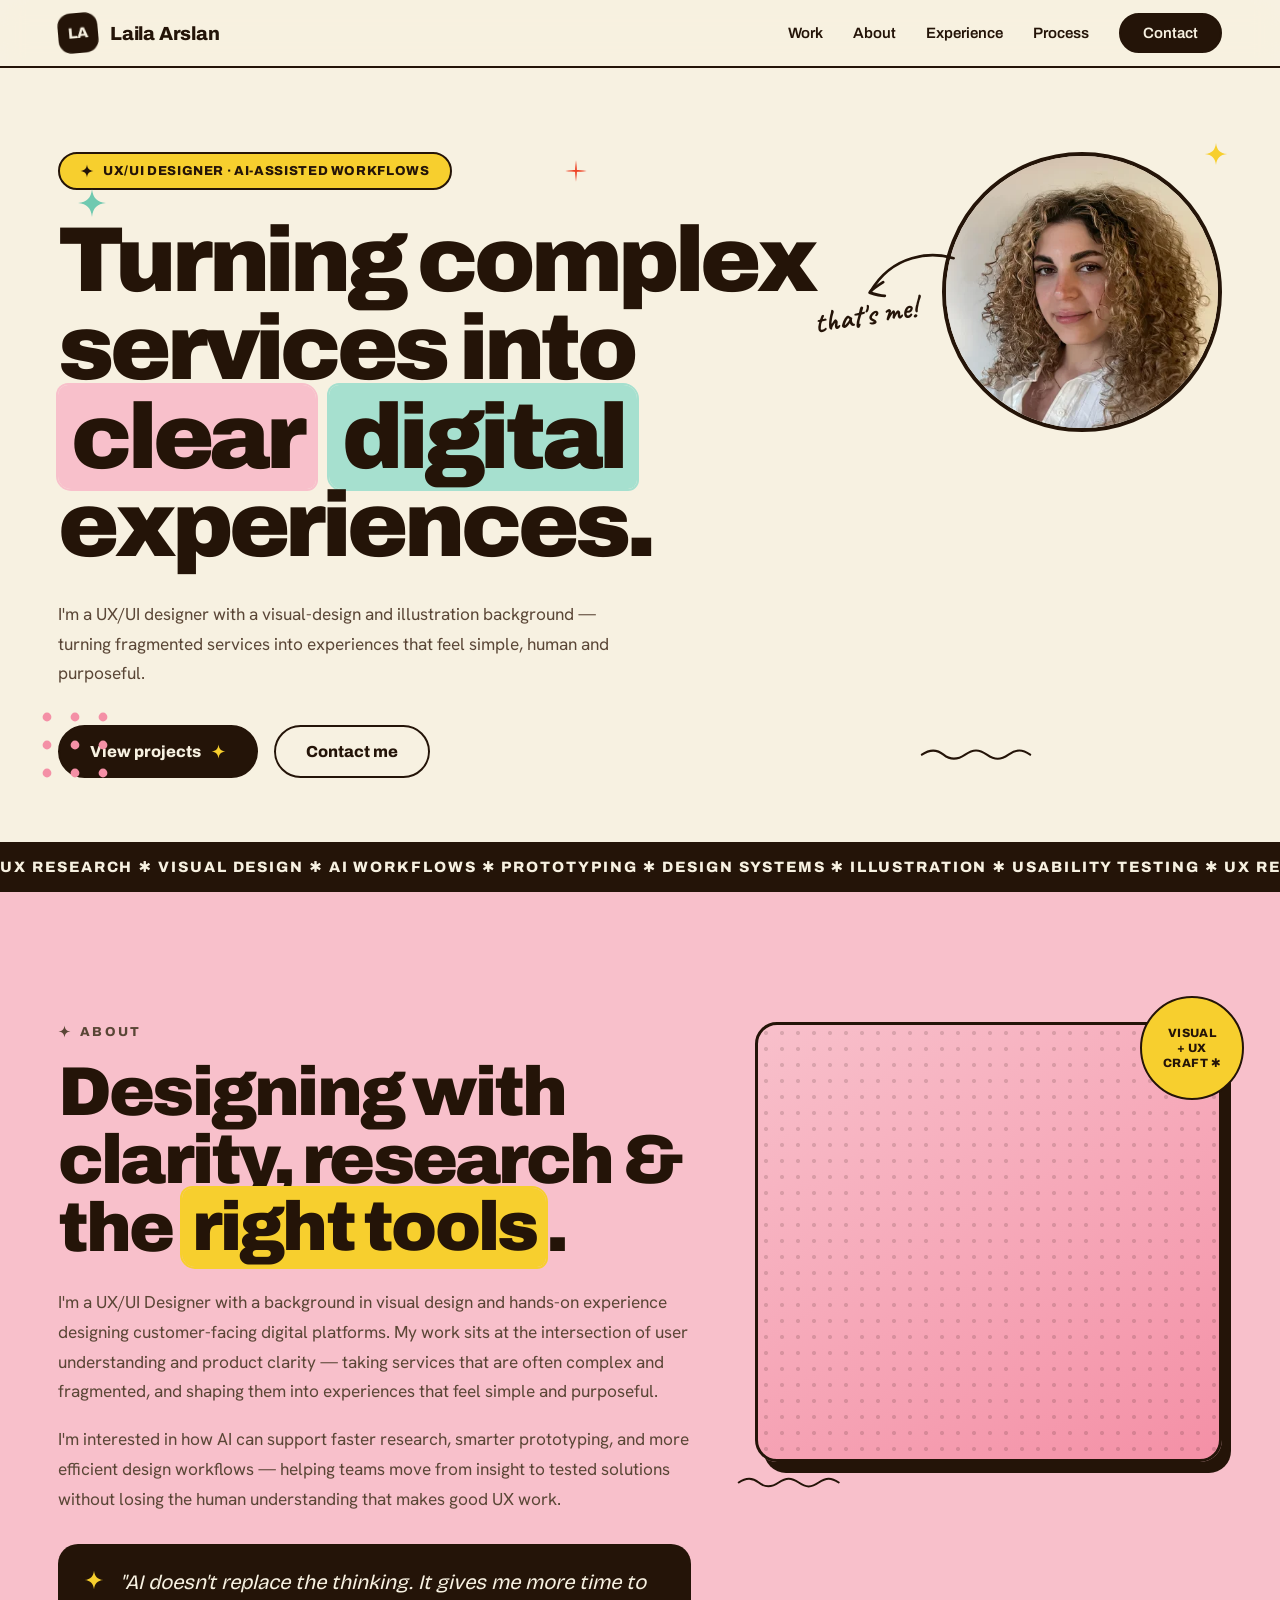
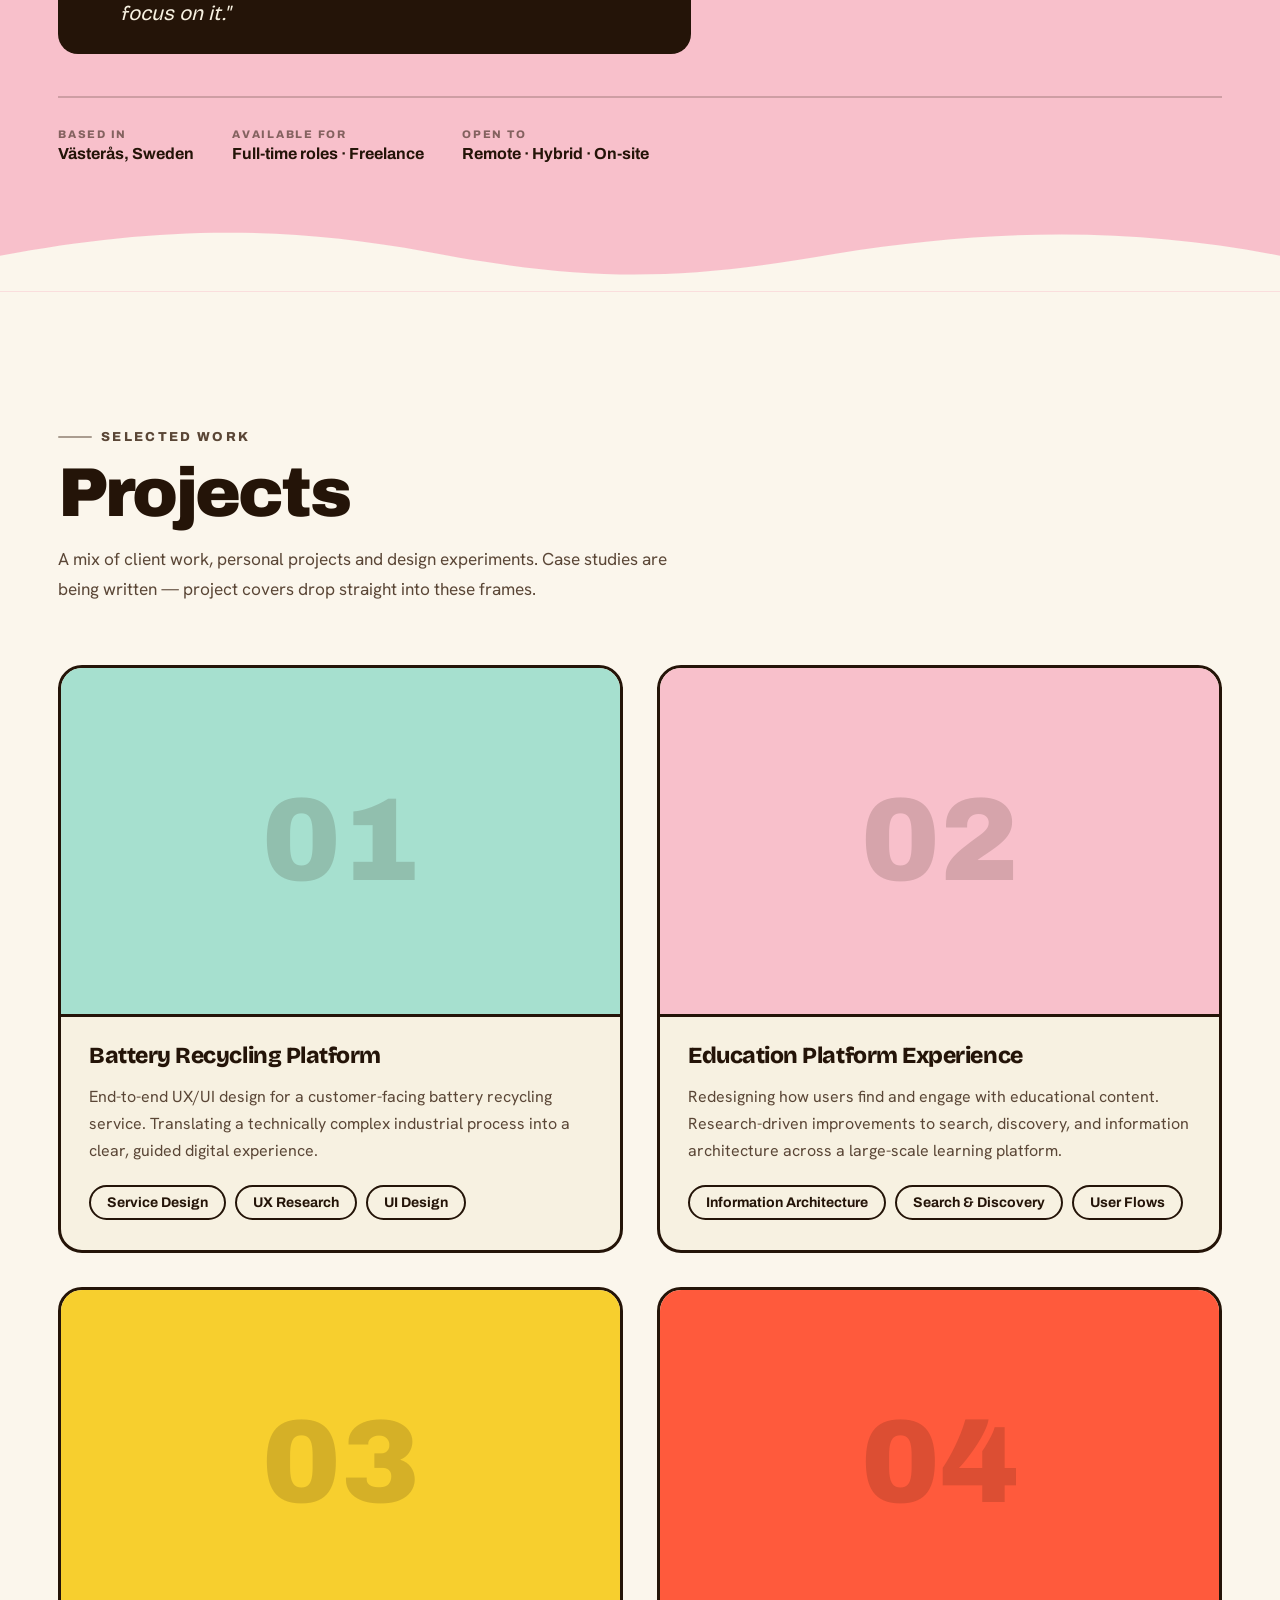
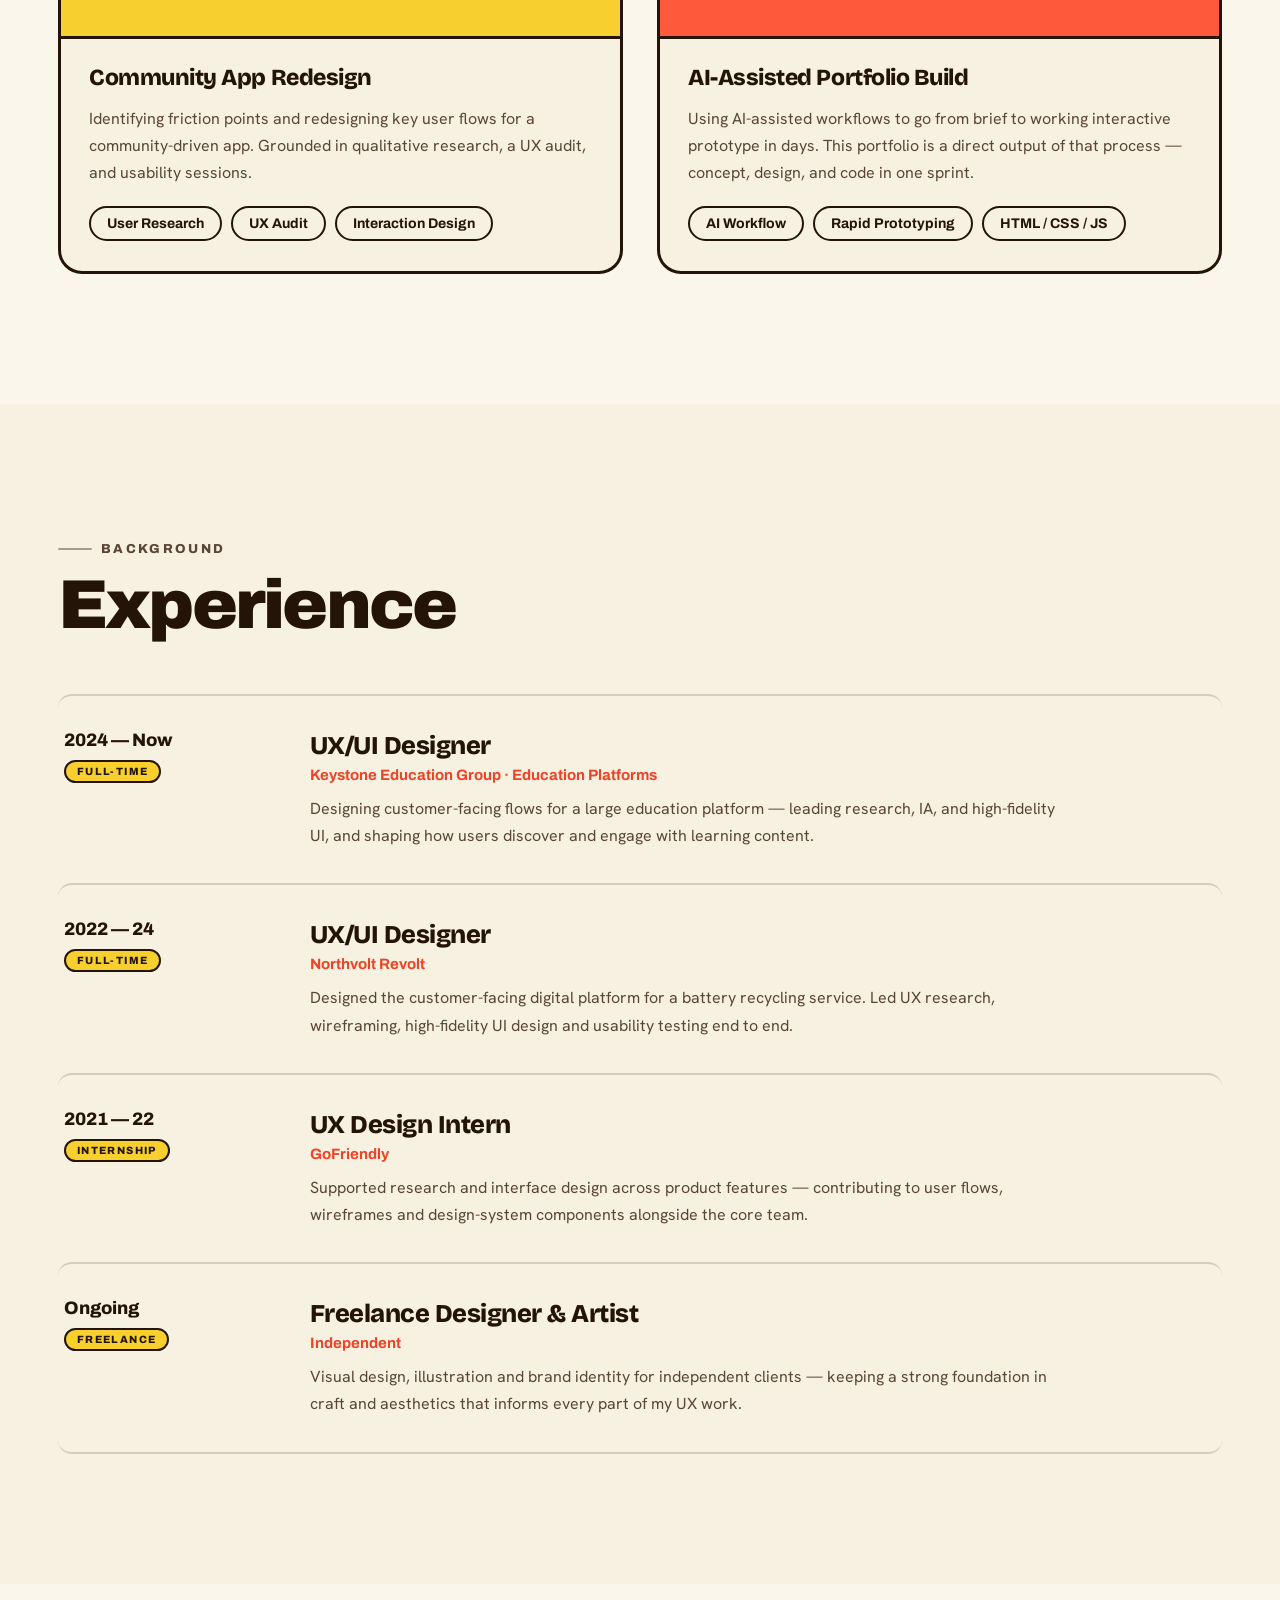
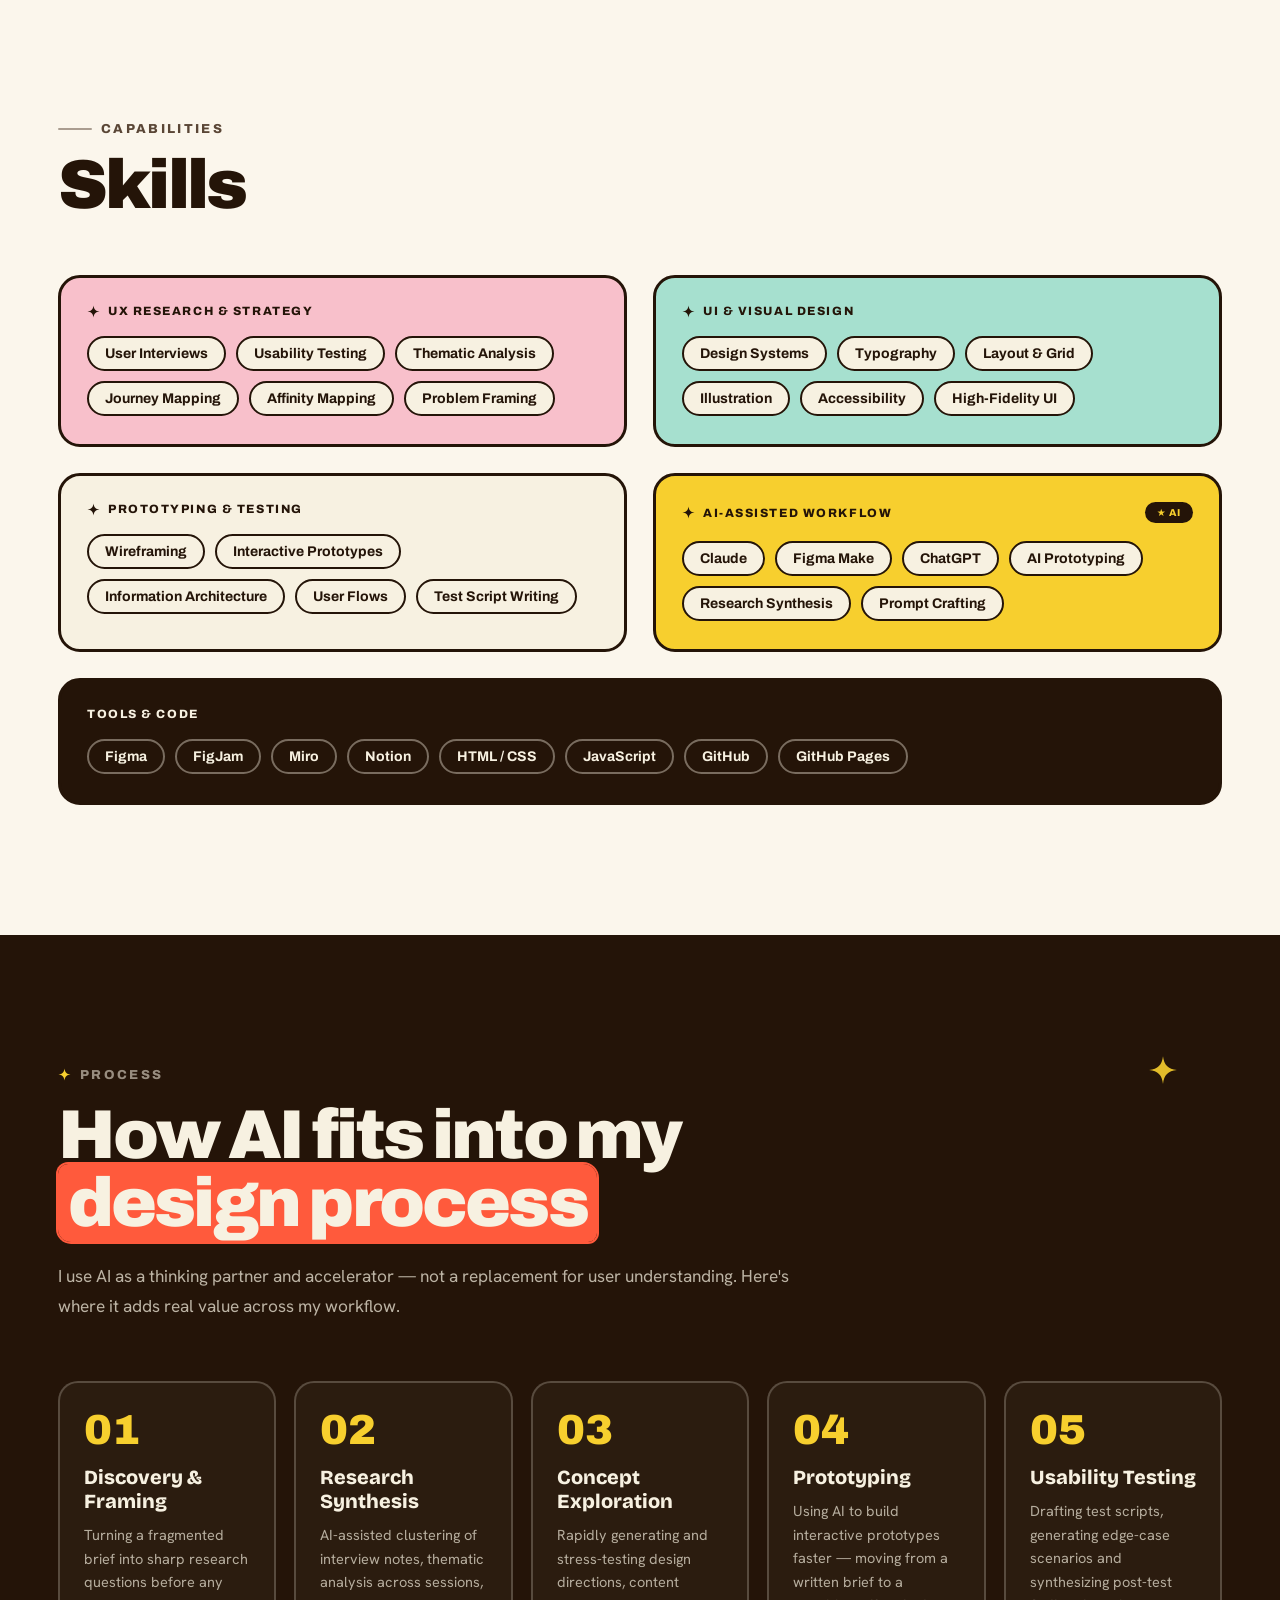
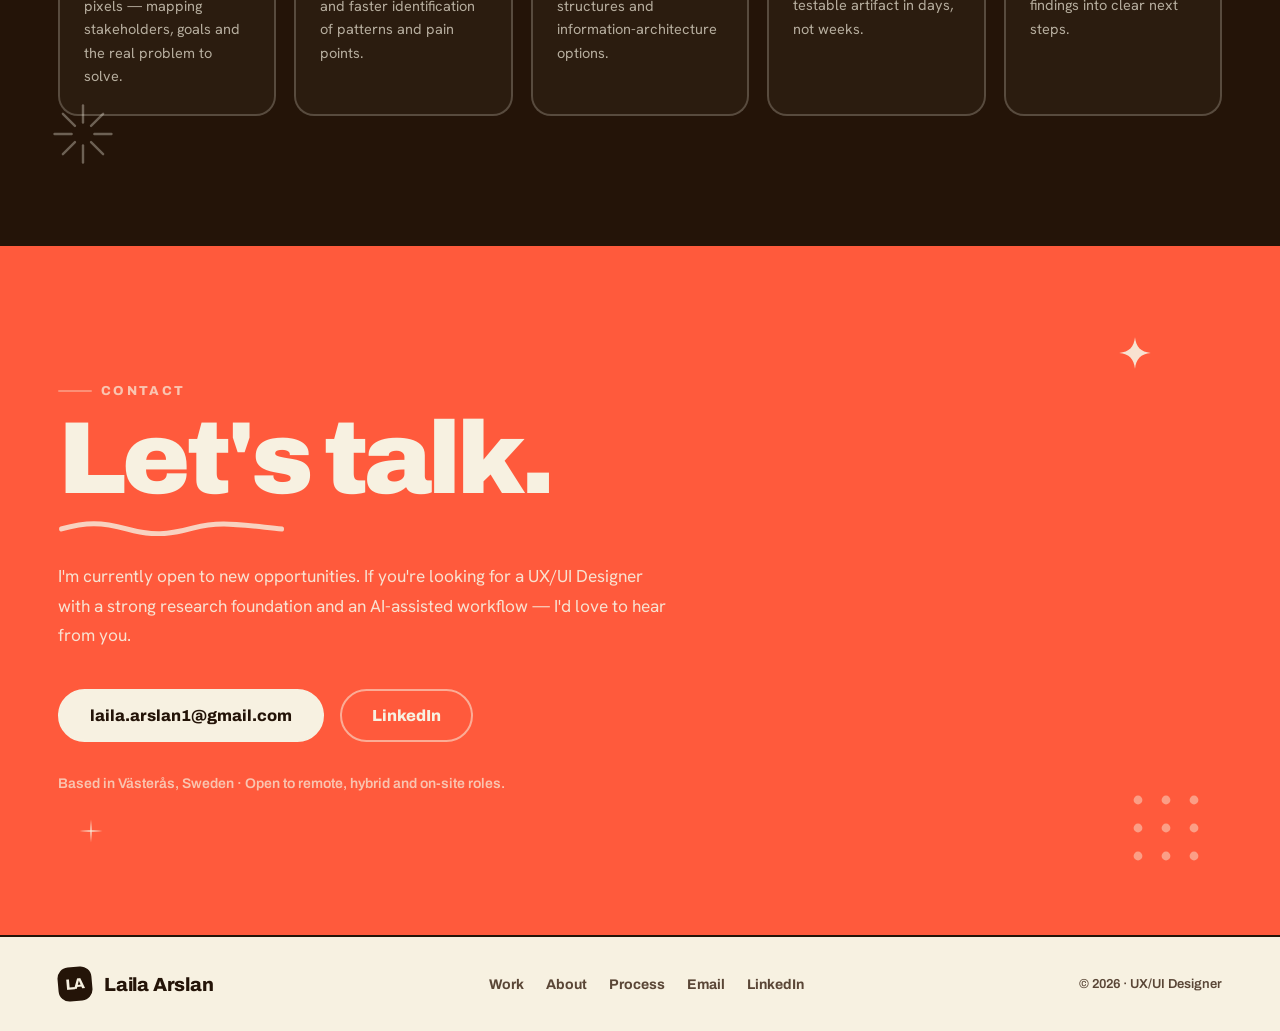
==== index.html @ feee4430 "Update portfolio with Claude Design version" ====
<!DOCTYPE html>
<html lang="en">
<head>
<meta charset="UTF-8"/>
<meta name="viewport" content="width=device-width, initial-scale=1.0"/>
<title>Laila Arslan — UX/UI Designer</title>
<meta name="description" content="Laila Arslan — UX/UI Designer with a visual-design and illustration background, turning complex services into clear digital experiences. AI-assisted workflows."/>

<!-- Favicon (inline SVG — the LA monogram) -->
<link rel="icon" href="data:image/svg+xml,%3Csvg xmlns='http://www.w3.org/2000/svg' viewBox='0 0 64 64'%3E%3Crect width='64' height='64' rx='16' fill='%23241408'/%3E%3Ctext x='32' y='43' font-family='Archivo,Arial,sans-serif' font-size='27' font-weight='800' fill='%23F7F1E1' text-anchor='middle'%3ELA%3C/text%3E%3C/svg%3E"/>

<!-- Open Graph / social share -->
<!-- NOTE: og:image should be an ABSOLUTE url for LinkedIn/Twitter to show the preview.
     After deploying, change the two image lines below to e.g.
     https://YOURUSERNAME.github.io/REPO/images/og-image.png -->
<meta property="og:type" content="website"/>
<meta property="og:title" content="Laila Arslan — UX/UI Designer"/>
<meta property="og:description" content="UX/UI Designer turning complex services into clear digital experiences, with an AI-assisted workflow."/>
<meta property="og:image" content="images/og-image.png"/>
<meta property="og:image:width" content="1200"/>
<meta property="og:image:height" content="630"/>
<meta name="twitter:card" content="summary_large_image"/>
<meta name="twitter:title" content="Laila Arslan — UX/UI Designer"/>
<meta name="twitter:description" content="UX/UI Designer turning complex services into clear digital experiences, with an AI-assisted workflow."/>
<meta name="twitter:image" content="images/og-image.png"/>

<link rel="preconnect" href="https://fonts.googleapis.com"/>
<link rel="preconnect" href="https://fonts.gstatic.com" crossorigin/>
<link href="https://fonts.googleapis.com/css2?family=Bricolage+Grotesque:opsz,wght@12..96,400..800&family=Archivo:wght@400;600;700;800;900&family=Hanken+Grotesk:wght@400;500;600;700&family=Caveat:wght@600;700&display=swap" rel="stylesheet"/>
<link rel="stylesheet" href="styles.css"/>
</head>
<body>

<!-- ============================ NAV ============================ -->
<nav class="site-nav">
  <div class="nav-inner">
    <a class="logo" href="#top">
      <span class="logo-mark">LA</span>
      <span>Laila Arslan</span>
    </a>
    <button class="nav-toggle" type="button" aria-label="Toggle menu" aria-expanded="false" aria-controls="nav-links">
      <span></span><span></span><span></span>
    </button>
    <div class="nav-links" id="nav-links">
      <a href="#work">Work</a>
      <a href="#about">About</a>
      <a href="#experience">Experience</a>
      <a href="#process">Process</a>
      <a href="#contact" class="nav-cta">Contact</a>
    </div>
  </div>
</nav>

<main>

<!-- ============================ HERO ============================ -->
<header class="hero" id="top">
  <svg class="doodle float-a" style="left:6%;top:120px" width="30" height="30" viewBox="0 0 40 40" fill="none" aria-hidden="true"><path d="M20 1.5c1.4 11.8 6.7 17.1 18.5 18.5C26.7 21.4 21.4 26.7 20 38.5 18.6 26.7 13.3 21.4 1.5 20 13.3 18.6 18.6 13.3 20 1.5Z" fill="var(--mint-deep)"/></svg>
  <svg class="doodle float-b" style="left:44%;top:90px" width="26" height="26" viewBox="0 0 28 28" fill="none" aria-hidden="true"><path d="M14 2.5C13.4 8 13 11 13 14s.4 6 1 11.5c.6-5.5 1-8.5 1-11.5s-.4-6-1-11.5Z" fill="var(--orange-deep)"/><path d="M2.5 14C8 13.4 11 13 14 13s6 .4 11.5 1C20 14.6 17 15 14 15s-6-.4-11.5-1Z" fill="var(--orange-deep)"/></svg>
  <svg class="doodle" style="left:3%;bottom:60px" width="74" height="74" viewBox="0 0 74 74" fill="var(--pink-deep)" aria-hidden="true"><circle cx="9" cy="9" r="4.4"/><circle cx="37" cy="9" r="4.4"/><circle cx="65" cy="9" r="4.4"/><circle cx="9" cy="37" r="4.4"/><circle cx="37" cy="37" r="4.4"/><circle cx="65" cy="37" r="4.4"/><circle cx="9" cy="65" r="4.4"/><circle cx="37" cy="65" r="4.4"/><circle cx="65" cy="65" r="4.4"/></svg>
  <svg class="doodle float-c" style="right:18%;bottom:80px" width="130" height="16" viewBox="0 0 210 22" fill="none" stroke="var(--ink)" stroke-width="3.4" stroke-linecap="round" aria-hidden="true"><path d="M3 12C16 3 27 3 38 12s22 9 35 0 22-9 35 0 22 9 35 0 22-9 35 0"/></svg>
  <div class="wrap">
    <div class="hero-grid">
      <div class="hero-main">
        <span class="badge"><svg width="14" height="14" viewBox="0 0 40 40" fill="none" aria-hidden="true"><path d="M20 1.5c1.4 11.8 6.7 17.1 18.5 18.5C26.7 21.4 21.4 26.7 20 38.5 18.6 26.7 13.3 21.4 1.5 20 13.3 18.6 18.6 13.3 20 1.5Z" fill="var(--ink)"/></svg> UX/UI Designer · AI-assisted workflows</span>
        <h1 class="h-hero">
          Turning complex services into
          <span class="mark mark-pink"><span>clear</span></span>
          <span class="mark mark-mint"><span>digital</span></span> experiences.
        </h1>
        <p class="lead" style="max-width:560px;margin-top:30px">
          I'm a UX/UI designer with a visual-design and illustration background — turning
          fragmented services into experiences that feel simple, human and purposeful.
        </p>
        <div class="hero-actions">
          <a class="btn btn-dark" href="#work">View projects <svg width="15" height="15" viewBox="0 0 40 40" fill="none" aria-hidden="true"><path d="M20 1.5c1.4 11.8 6.7 17.1 18.5 18.5C26.7 21.4 21.4 26.7 20 38.5 18.6 26.7 13.3 21.4 1.5 20 13.3 18.6 18.6 13.3 20 1.5Z" fill="var(--yellow)"/></svg></a>
          <a class="btn btn-outline" href="#contact">Contact me</a>
        </div>
      </div>
      <div class="hero-photo">
        <img class="photo-img" src="images/hero-portrait.webp" alt="Portrait of Laila Arslan"/>
        <svg class="doodle" style="left:-86px;top:92px;transform:scaleX(-1)" width="104" height="78" viewBox="0 0 130 90" fill="none" stroke="var(--ink)" stroke-width="3.4" stroke-linecap="round" stroke-linejoin="round" aria-hidden="true"><path d="M8 14C36 6 84 8 112 56"/><path d="M96 44c8 5 14 9 17 13M113 57c-6 2-12 4-19 4"/></svg>
        <span class="hand-note" style="position:absolute;left:-128px;top:148px;transform:rotate(-9deg)">that's me!</span>
        <svg class="doodle float-b" style="right:-6px;top:-10px" width="24" height="24" viewBox="0 0 40 40" fill="none" aria-hidden="true"><path d="M20 1.5c1.4 11.8 6.7 17.1 18.5 18.5C26.7 21.4 21.4 26.7 20 38.5 18.6 26.7 13.3 21.4 1.5 20 13.3 18.6 18.6 13.3 20 1.5Z" fill="var(--yellow)"/></svg>
      </div>
    </div>
  </div>
</header>

<!-- ========================= MARQUEE ========================= -->
<div class="marquee" aria-hidden="true">
  <div class="marquee-track">
    <span class="marquee-item">UX Research ✱ Visual Design ✱ AI Workflows ✱ Prototyping ✱ Design Systems ✱ Illustration ✱ Usability Testing ✱ UX Research ✱ Visual Design ✱ AI Workflows ✱ Prototyping ✱ Design Systems ✱ Illustration ✱ Usability Testing ✱ </span>
    <span class="marquee-item">UX Research ✱ Visual Design ✱ AI Workflows ✱ Prototyping ✱ Design Systems ✱ Illustration ✱ Usability Testing ✱ UX Research ✱ Visual Design ✱ AI Workflows ✱ Prototyping ✱ Design Systems ✱ Illustration ✱ Usability Testing ✱ </span>
  </div>
</div>

<!-- ========================== ABOUT ========================== -->
<section class="section about" id="about">
  <svg class="doodle float-a" style="right:8%;top:120px" width="26" height="26" viewBox="0 0 40 40" fill="none" aria-hidden="true"><path d="M20 1.5c1.4 11.8 6.7 17.1 18.5 18.5C26.7 21.4 21.4 26.7 20 38.5 18.6 26.7 13.3 21.4 1.5 20 13.3 18.6 18.6 13.3 20 1.5Z" fill="var(--ink)"/></svg>
  <div class="wrap">
    <div class="about-grid">
      <div class="reveal">
        <span class="kicker"><svg width="13" height="13" viewBox="0 0 40 40" fill="none" aria-hidden="true"><path d="M20 1.5c1.4 11.8 6.7 17.1 18.5 18.5C26.7 21.4 21.4 26.7 20 38.5 18.6 26.7 13.3 21.4 1.5 20 13.3 18.6 18.6 13.3 20 1.5Z" fill="var(--ink-soft)"/></svg> About</span>
        <h2 class="h-sec" style="margin-top:16px;max-width:16ch">
          Designing with clarity, research &amp; the
          <span class="mark"><span>right tools</span></span>.
        </h2>
        <p class="lead" style="margin-top:26px">
          I'm a UX/UI Designer with a background in visual design and hands-on experience
          designing customer-facing digital platforms. My work sits at the intersection of
          user understanding and product clarity — taking services that are often complex and
          fragmented, and shaping them into experiences that feel simple and purposeful.
        </p>
        <p class="lead" style="margin-top:18px">
          I'm interested in how AI can support faster research, smarter prototyping, and more
          efficient design workflows — helping teams move from insight to tested solutions
          without losing the human understanding that makes good UX work.
        </p>
        <div class="callout">
          <svg style="flex-shrink:0;margin-top:2px" width="20" height="20" viewBox="0 0 40 40" fill="none" aria-hidden="true"><path d="M20 1.5c1.4 11.8 6.7 17.1 18.5 18.5C26.7 21.4 21.4 26.7 20 38.5 18.6 26.7 13.3 21.4 1.5 20 13.3 18.6 18.6 13.3 20 1.5Z" fill="var(--yellow)"/></svg>
          <p>"AI doesn't replace the thinking. It gives me more time to focus on it."</p>
        </div>
      </div>
      <div class="about-portrait reveal reveal-d2">
        <!-- To use a real photo, replace this <div class="photo-ph"> with:
             <img class="photo-img" src="images/about.jpg" alt="Laila Arslan"/> -->
        <div class="photo-ph"></div>
        <div class="spin-badge spin-slow" style="position:absolute;width:104px;height:104px;right:-22px;top:-26px;z-index:4">
          <span class="sb-in">Visual<br/>+ UX<br/>craft ✱</span>
        </div>
        <svg class="doodle float-c" style="left:-18px;bottom:-28px" width="120" height="16" viewBox="0 0 210 22" fill="none" stroke="var(--ink)" stroke-width="3.4" stroke-linecap="round" aria-hidden="true"><path d="M3 12C16 3 27 3 38 12s22 9 35 0 22-9 35 0 22 9 35 0 22-9 35 0"/></svg>
      </div>
    </div>
    <div class="about-meta reveal">
      <div class="meta-item"><div class="meta-k">Based in</div><div class="meta-v">Västerås, Sweden</div></div>
      <div class="meta-item"><div class="meta-k">Available for</div><div class="meta-v">Full-time roles · Freelance</div></div>
      <div class="meta-item"><div class="meta-k">Open to</div><div class="meta-v">Remote · Hybrid · On-site</div></div>
    </div>
  </div>
</section>

<!-- ========================= PROJECTS ========================= -->
<section class="section projects" id="work">
  <svg class="wave-top" viewBox="0 0 1440 70" preserveAspectRatio="none" aria-hidden="true">
    <path d="M0 70 L0 34 C 180 4 320 4 480 30 C 660 60 760 60 940 32 C 1120 6 1280 6 1440 34 L1440 70 Z" fill="var(--cream-2)"/>
  </svg>
  <div class="wrap">
    <div class="reveal">
      <span class="kicker"><span class="eyebrow-line"></span> Selected work</span>
      <h2 class="h-sec" style="margin-top:16px">Projects</h2>
      <p class="lead" style="margin-top:18px;max-width:620px">
        A mix of client work, personal projects and design experiments. Case studies are being
        written — project covers drop straight into these frames.
      </p>
    </div>
    <div class="proj-grid">

      <!-- To add a cover image, place inside .proj-cover:
           <img class="photo-img" src="images/project-1.jpg" alt="..."/> -->
      <article class="proj reveal reveal-d1">
        <div class="proj-cover cover-mint">
          <span class="proj-num">01</span>
        </div>
        <div class="proj-body">
          <h3 class="h-card">Battery Recycling Platform</h3>
          <p class="body">End-to-end UX/UI design for a customer-facing battery recycling service. Translating a technically complex industrial process into a clear, guided digital experience.</p>
          <div class="proj-tags">
            <span class="chip">Service Design</span>
            <span class="chip">UX Research</span>
            <span class="chip">UI Design</span>
          </div>
        </div>
      </article>

      <article class="proj reveal reveal-d2">
        <div class="proj-cover cover-pink">
          <span class="proj-num">02</span>
        </div>
        <div class="proj-body">
          <h3 class="h-card">Education Platform Experience</h3>
          <p class="body">Redesigning how users find and engage with educational content. Research-driven improvements to search, discovery, and information architecture across a large-scale learning platform.</p>
          <div class="proj-tags">
            <span class="chip">Information Architecture</span>
            <span class="chip">Search &amp; Discovery</span>
            <span class="chip">User Flows</span>
          </div>
        </div>
      </article>

      <article class="proj reveal reveal-d1">
        <div class="proj-cover cover-yellow">
          <span class="proj-num">03</span>
        </div>
        <div class="proj-body">
          <h3 class="h-card">Community App Redesign</h3>
          <p class="body">Identifying friction points and redesigning key user flows for a community-driven app. Grounded in qualitative research, a UX audit, and usability sessions.</p>
          <div class="proj-tags">
            <span class="chip">User Research</span>
            <span class="chip">UX Audit</span>
            <span class="chip">Interaction Design</span>
          </div>
        </div>
      </article>

      <article class="proj reveal reveal-d2">
        <div class="proj-cover cover-orange">
          <span class="proj-num">04</span>
        </div>
        <div class="proj-body">
          <h3 class="h-card">AI-Assisted Portfolio Build</h3>
          <p class="body">Using AI-assisted workflows to go from brief to working interactive prototype in days. This portfolio is a direct output of that process — concept, design, and code in one sprint.</p>
          <div class="proj-tags">
            <span class="chip">AI Workflow</span>
            <span class="chip">Rapid Prototyping</span>
            <span class="chip">HTML / CSS / JS</span>
          </div>
        </div>
      </article>

    </div>
  </div>
</section>

<!-- ======================== EXPERIENCE ======================== -->
<section class="section experience" id="experience">
  <div class="wrap">
    <div class="reveal">
      <span class="kicker"><span class="eyebrow-line"></span> Background</span>
      <h2 class="h-sec" style="margin-top:16px">Experience</h2>
    </div>
    <div class="xp-list">

      <div class="xp reveal reveal-d1">
        <div>
          <div class="xp-period">2024 — Now</div>
          <span class="xp-type">Full-time</span>
        </div>
        <div>
          <h3 class="xp-role">UX/UI Designer</h3>
          <div class="xp-co">Keystone Education Group · Education Platforms</div>
          <p class="body" style="max-width:760px">Designing customer-facing flows for a large education platform — leading research, IA, and high-fidelity UI, and shaping how users discover and engage with learning content.</p>
        </div>
      </div>

      <div class="xp reveal reveal-d2">
        <div>
          <div class="xp-period">2022 — 24</div>
          <span class="xp-type">Full-time</span>
        </div>
        <div>
          <h3 class="xp-role">UX/UI Designer</h3>
          <div class="xp-co">Northvolt Revolt</div>
          <p class="body" style="max-width:760px">Designed the customer-facing digital platform for a battery recycling service. Led UX research, wireframing, high-fidelity UI design and usability testing end to end.</p>
        </div>
      </div>

      <div class="xp reveal reveal-d1">
        <div>
          <div class="xp-period">2021 — 22</div>
          <span class="xp-type">Internship</span>
        </div>
        <div>
          <h3 class="xp-role">UX Design Intern</h3>
          <div class="xp-co">GoFriendly</div>
          <p class="body" style="max-width:760px">Supported research and interface design across product features — contributing to user flows, wireframes and design-system components alongside the core team.</p>
        </div>
      </div>

      <div class="xp reveal reveal-d2">
        <div>
          <div class="xp-period">Ongoing</div>
          <span class="xp-type">Freelance</span>
        </div>
        <div>
          <h3 class="xp-role">Freelance Designer &amp; Artist</h3>
          <div class="xp-co">Independent</div>
          <p class="body" style="max-width:760px">Visual design, illustration and brand identity for independent clients — keeping a strong foundation in craft and aesthetics that informs every part of my UX work.</p>
        </div>
      </div>

    </div>
  </div>
</section>

<!-- ========================== SKILLS ========================== -->
<section class="section skills">
  <div class="wrap">
    <div class="reveal">
      <span class="kicker"><span class="eyebrow-line"></span> Capabilities</span>
      <h2 class="h-sec" style="margin-top:16px">Skills</h2>
    </div>
    <div class="skill-grid">

      <div class="skill pink reveal reveal-d1">
        <div class="skill-title" style="color:var(--ink)"><svg width="13" height="13" viewBox="0 0 40 40" fill="none" aria-hidden="true"><path d="M20 1.5c1.4 11.8 6.7 17.1 18.5 18.5C26.7 21.4 21.4 26.7 20 38.5 18.6 26.7 13.3 21.4 1.5 20 13.3 18.6 18.6 13.3 20 1.5Z" fill="var(--ink)"/></svg> UX Research &amp; Strategy</div>
        <div class="skill-chips">
          <span class="chip">User Interviews</span><span class="chip">Usability Testing</span><span class="chip">Thematic Analysis</span><span class="chip">Journey Mapping</span><span class="chip">Affinity Mapping</span><span class="chip">Problem Framing</span>
        </div>
      </div>

      <div class="skill mint reveal reveal-d2">
        <div class="skill-title" style="color:var(--ink)"><svg width="13" height="13" viewBox="0 0 40 40" fill="none" aria-hidden="true"><path d="M20 1.5c1.4 11.8 6.7 17.1 18.5 18.5C26.7 21.4 21.4 26.7 20 38.5 18.6 26.7 13.3 21.4 1.5 20 13.3 18.6 18.6 13.3 20 1.5Z" fill="var(--ink)"/></svg> UI &amp; Visual Design</div>
        <div class="skill-chips">
          <span class="chip">Design Systems</span><span class="chip">Typography</span><span class="chip">Layout &amp; Grid</span><span class="chip">Illustration</span><span class="chip">Accessibility</span><span class="chip">High-Fidelity UI</span>
        </div>
      </div>

      <div class="skill plain reveal reveal-d1">
        <div class="skill-title" style="color:var(--ink)"><svg width="13" height="13" viewBox="0 0 40 40" fill="none" aria-hidden="true"><path d="M20 1.5c1.4 11.8 6.7 17.1 18.5 18.5C26.7 21.4 21.4 26.7 20 38.5 18.6 26.7 13.3 21.4 1.5 20 13.3 18.6 18.6 13.3 20 1.5Z" fill="var(--ink)"/></svg> Prototyping &amp; Testing</div>
        <div class="skill-chips">
          <span class="chip">Wireframing</span><span class="chip">Interactive Prototypes</span><span class="chip">Information Architecture</span><span class="chip">User Flows</span><span class="chip">Test Script Writing</span>
        </div>
      </div>

      <div class="skill yellow reveal reveal-d2">
        <div class="skill-title" style="color:var(--ink)"><svg width="13" height="13" viewBox="0 0 40 40" fill="none" aria-hidden="true"><path d="M20 1.5c1.4 11.8 6.7 17.1 18.5 18.5C26.7 21.4 21.4 26.7 20 38.5 18.6 26.7 13.3 21.4 1.5 20 13.3 18.6 18.6 13.3 20 1.5Z" fill="var(--ink)"/></svg> AI-Assisted Workflow <span class="badge-new">★ AI</span></div>
        <div class="skill-chips">
          <span class="chip">Claude</span><span class="chip">Figma Make</span><span class="chip">ChatGPT</span><span class="chip">AI Prototyping</span><span class="chip">Research Synthesis</span><span class="chip">Prompt Crafting</span>
        </div>
      </div>

      <div class="skill dark wide reveal">
        <div class="skill-title">Tools &amp; Code</div>
        <div class="skill-chips">
          <span class="chip">Figma</span><span class="chip">FigJam</span><span class="chip">Miro</span><span class="chip">Notion</span><span class="chip">HTML / CSS</span><span class="chip">JavaScript</span><span class="chip">GitHub</span><span class="chip">GitHub Pages</span>
        </div>
      </div>

    </div>
  </div>
</section>

<!-- ========================= PROCESS ========================= -->
<section class="section process" id="process">
  <svg class="wave-top" viewBox="0 0 1440 70" preserveAspectRatio="none" aria-hidden="true">
    <path d="M0 70 L0 36 C 200 6 340 6 520 32 C 690 56 800 56 980 30 C 1150 6 1290 6 1440 36 L1440 70 Z" fill="var(--ink)"/>
  </svg>
  <svg class="doodle float-a" style="right:8%;top:120px;opacity:.9" width="30" height="30" viewBox="0 0 40 40" fill="none" aria-hidden="true"><path d="M20 1.5c1.4 11.8 6.7 17.1 18.5 18.5C26.7 21.4 21.4 26.7 20 38.5 18.6 26.7 13.3 21.4 1.5 20 13.3 18.6 18.6 13.3 20 1.5Z" fill="var(--yellow)"/></svg>
  <svg class="doodle float-c" style="left:4%;bottom:80px" width="64" height="64" viewBox="0 0 90 90" fill="none" stroke="rgba(247,241,225,.35)" stroke-width="3.4" stroke-linecap="round" aria-hidden="true"><line x1="61" y1="45" x2="85" y2="45"/><line x1="56.31" y1="56.31" x2="73.28" y2="73.28"/><line x1="45" y1="61" x2="45" y2="85"/><line x1="33.69" y1="56.31" x2="16.72" y2="73.28"/><line x1="29" y1="45" x2="5" y2="45"/><line x1="33.69" y1="33.69" x2="16.72" y2="16.72"/><line x1="45" y1="29" x2="45" y2="5"/><line x1="56.31" y1="33.69" x2="73.28" y2="16.72"/></svg>
  <div class="wrap">
    <div class="reveal" style="max-width:760px">
      <span class="kicker"><svg width="13" height="13" viewBox="0 0 40 40" fill="none" aria-hidden="true"><path d="M20 1.5c1.4 11.8 6.7 17.1 18.5 18.5C26.7 21.4 21.4 26.7 20 38.5 18.6 26.7 13.3 21.4 1.5 20 13.3 18.6 18.6 13.3 20 1.5Z" fill="var(--yellow)"/></svg> Process</span>
      <h2 class="h-sec" style="margin-top:16px">
        How AI fits into my
        <span class="mark mark-orange"><span>design process</span></span>
      </h2>
      <p class="lead" style="margin-top:24px">
        I use AI as a thinking partner and accelerator — not a replacement for user
        understanding. Here's where it adds real value across my workflow.
      </p>
    </div>
    <div class="step-grid">
      <div class="step reveal reveal-d1">
        <div class="step-num">01</div>
        <h3>Discovery &amp; Framing</h3>
        <p>Turning a fragmented brief into sharp research questions before any pixels — mapping stakeholders, goals and the real problem to solve.</p>
      </div>
      <div class="step reveal reveal-d2">
        <div class="step-num">02</div>
        <h3>Research Synthesis</h3>
        <p>AI-assisted clustering of interview notes, thematic analysis across sessions, and faster identification of patterns and pain points.</p>
      </div>
      <div class="step reveal reveal-d3">
        <div class="step-num">03</div>
        <h3>Concept Exploration</h3>
        <p>Rapidly generating and stress-testing design directions, content structures and information-architecture options.</p>
      </div>
      <div class="step reveal reveal-d4">
        <div class="step-num">04</div>
        <h3>Prototyping</h3>
        <p>Using AI to build interactive prototypes faster — moving from a written brief to a testable artifact in days, not weeks.</p>
      </div>
      <div class="step reveal reveal-d1">
        <div class="step-num">05</div>
        <h3>Usability Testing</h3>
        <p>Drafting test scripts, generating edge-case scenarios and synthesizing post-test findings into clear next steps.</p>
      </div>
    </div>
  </div>
</section>

<!-- ========================= CONTACT ========================= -->
<section class="section contact" id="contact">
  <svg class="wave-top" viewBox="0 0 1440 70" preserveAspectRatio="none" aria-hidden="true">
    <path d="M0 70 L0 36 C 200 6 340 6 520 32 C 690 56 800 56 980 30 C 1150 6 1290 6 1440 36 L1440 70 Z" fill="var(--orange)"/>
  </svg>
  <svg class="doodle float-a" style="right:10%;top:90px" width="34" height="34" viewBox="0 0 40 40" fill="none" aria-hidden="true"><path d="M20 1.5c1.4 11.8 6.7 17.1 18.5 18.5C26.7 21.4 21.4 26.7 20 38.5 18.6 26.7 13.3 21.4 1.5 20 13.3 18.6 18.6 13.3 20 1.5Z" fill="rgba(247,241,225,.9)"/></svg>
  <svg class="doodle float-b" style="left:6%;bottom:90px" width="28" height="28" viewBox="0 0 28 28" fill="none" aria-hidden="true"><path d="M14 2.5C13.4 8 13 11 13 14s.4 6 1 11.5c.6-5.5 1-8.5 1-11.5s-.4-6-1-11.5Z" fill="rgba(247,241,225,.6)"/><path d="M2.5 14C8 13.4 11 13 14 13s6 .4 11.5 1C20 14.6 17 15 14 15s-6-.4-11.5-1Z" fill="rgba(247,241,225,.6)"/></svg>
  <svg class="doodle" style="right:6%;bottom:70px" width="74" height="74" viewBox="0 0 74 74" fill="rgba(247,241,225,.45)" aria-hidden="true"><circle cx="9" cy="9" r="4.4"/><circle cx="37" cy="9" r="4.4"/><circle cx="65" cy="9" r="4.4"/><circle cx="9" cy="37" r="4.4"/><circle cx="37" cy="37" r="4.4"/><circle cx="65" cy="37" r="4.4"/><circle cx="9" cy="65" r="4.4"/><circle cx="37" cy="65" r="4.4"/><circle cx="65" cy="65" r="4.4"/></svg>
  <div class="wrap">
    <div class="reveal" style="position:relative;z-index:2">
      <span class="kicker"><span class="eyebrow-line"></span> Contact</span>
      <h2>Let's talk.</h2>
      <div style="position:relative;width:230px;height:16px;margin:14px 0 0">
        <svg width="230" height="16" viewBox="0 0 320 16" preserveAspectRatio="none" fill="none" stroke="rgba(247,241,225,.8)" stroke-width="5" stroke-linecap="round" aria-hidden="true"><path d="M4 9C40 2 60 2 96 9s56 6 92-1 56-4 124 1"/></svg>
      </div>
      <p class="lead">
        I'm currently open to new opportunities. If you're looking for a UX/UI Designer with a
        strong research foundation and an AI-assisted workflow — I'd love to hear from you.
      </p>
      <div class="contact-actions">
        <a class="btn btn-light" href="mailto:laila.arslan1@gmail.com">laila.arslan1@gmail.com</a>
        <a class="btn btn-ghost-light" href="#">LinkedIn</a>
      </div>
      <p class="contact-foot">Based in Västerås, Sweden · Open to remote, hybrid and on-site roles.</p>
    </div>
  </div>
</section>

</main>

<!-- ========================== FOOTER ========================== -->
<footer class="footer">
  <div class="footer-inner">
    <a class="logo" href="#top"><span class="logo-mark">LA</span><span>Laila Arslan</span></a>
    <div class="footer-links">
      <a href="#work">Work</a><a href="#about">About</a><a href="#process">Process</a>
      <a href="mailto:laila.arslan1@gmail.com">Email</a><a href="#">LinkedIn</a>
    </div>
    <div class="footer-copy">© 2026 · UX/UI Designer</div>
  </div>
</footer>

<script src="script.js"></script>
</body>
</html>
---- styles.css ----
/* ============================================================
   Laila Arslan — UX/UI Designer · Dopamine portfolio
   styles.css  (static build — brand tokens + site styles)
   Palette: cream base · red-orange · lemon yellow · soft pink
   + mint secondary · chocolate/near-black text
   ============================================================ */
:root{
  --cream:#F7F1E1;        /* base background */
  --cream-2:#FBF6EC;      /* lighter card surface */
  --ink:#241408;          /* near-black chocolate text */
  --ink-soft:#5A4636;     /* muted brown body */
  --orange:#FF5A3C;       /* bold red-orange */
  --orange-deep:#EE4326;
  --yellow:#F7CF2E;       /* lemon yellow */
  --pink:#F8C0CB;         /* soft pink */
  --pink-deep:#F490A6;
  --mint:#A6E0CF;         /* mint / aqua secondary */
  --mint-deep:#6FC9B0;
  --line:rgba(36,20,8,.16);

  --font-display:"Bricolage Grotesque","Archivo",system-ui,sans-serif;
  --font-grotesk:"Archivo",system-ui,sans-serif;
  --font-body:"Hanken Grotesk",system-ui,sans-serif;
  --font-hand:"Caveat",cursive;
}

*{box-sizing:border-box}
html{-webkit-font-smoothing:antialiased;text-rendering:optimizeLegibility;scroll-behavior:smooth}
body{margin:0;font-family:var(--font-body);color:var(--ink);background:var(--cream)}
img{display:block;max-width:100%}

/* ---- shared hand-drawn doodle helpers ---- */
.doodle{position:absolute;pointer-events:none;color:var(--ink);z-index:1}
@media (prefers-reduced-motion: no-preference){
  .float-a{animation:floatA 6s ease-in-out infinite}
  .float-b{animation:floatB 7.5s ease-in-out infinite}
  .float-c{animation:floatC 5.5s ease-in-out infinite}
  .spin-slow{animation:spinSlow 22s linear infinite}
}
@keyframes floatA{0%,100%{transform:translateY(0) rotate(0deg)}50%{transform:translateY(-12px) rotate(6deg)}}
@keyframes floatB{0%,100%{transform:translateY(0) rotate(0deg)}50%{transform:translateY(10px) rotate(-5deg)}}
@keyframes floatC{0%,100%{transform:translate(0,0) rotate(-3deg)}50%{transform:translate(6px,-8px) rotate(4deg)}}
@keyframes spinSlow{to{transform:rotate(360deg)}}

/* highlight marker behind a word — reliable "highlighter" technique */
.mark{
  background:var(--yellow);
  -webkit-box-decoration-break:clone;box-decoration-break:clone;
  border-radius:10px 14px 9px 13px;
  padding:.02em .14em;
  box-shadow:0 0 0 2px var(--yellow);
}
.mark>span{color:inherit}
.mark.mark-pink{background:var(--pink);box-shadow:0 0 0 2px var(--pink)}
.mark.mark-mint{background:var(--mint);box-shadow:0 0 0 2px var(--mint)}
.mark.mark-orange{background:var(--orange);box-shadow:0 0 0 2px var(--orange);color:var(--cream)}

/* ---------- layout ---------- */
.wrap{max-width:1260px;margin:0 auto;padding:0 48px}
.section{position:relative;padding:130px 0}
.section-tight{padding:96px 0}
@media(max-width:820px){.wrap{padding:0 24px}.section{padding:84px 0}.section-tight{padding:64px 0}}

.kicker{display:inline-flex;align-items:center;gap:9px;font-family:var(--font-grotesk);font-weight:800;
  font-size:13px;letter-spacing:.18em;text-transform:uppercase;color:var(--ink-soft)}
.eyebrow-line{height:2px;width:34px;background:currentColor;opacity:.5;border-radius:2px}

.h-hero{font-family:var(--font-grotesk);font-weight:900;font-size:clamp(40px,7.2vw,98px);
  line-height:.96;letter-spacing:-.045em;color:var(--ink);margin:0}
.h-sec{font-family:var(--font-grotesk);font-weight:900;font-size:clamp(34px,5.4vw,72px);
  line-height:.98;letter-spacing:-.04em;color:var(--ink);margin:0}
.h-card{font-family:var(--font-display);font-weight:800;font-size:clamp(20px,1.8vw,26px);
  letter-spacing:-.02em;color:var(--ink);margin:0;line-height:1.12}
.lead{font-size:clamp(17px,1.35vw,20px);line-height:1.72;color:var(--ink-soft);margin:0}
.body{font-size:16px;line-height:1.7;color:var(--ink-soft);margin:0}

/* ---------- nav ---------- */
.site-nav{position:sticky;top:0;z-index:60;background:rgba(247,241,225,.86);
  backdrop-filter:saturate(140%) blur(12px);-webkit-backdrop-filter:saturate(140%) blur(12px);
  border-bottom:2px solid var(--ink)}
.nav-inner{max-width:1260px;margin:0 auto;padding:13px 48px;display:flex;align-items:center;justify-content:space-between}
.logo{display:flex;align-items:center;gap:12px;font-family:var(--font-grotesk);font-weight:800;font-size:19px;letter-spacing:-.01em;color:var(--ink);text-decoration:none}
.logo-mark{width:40px;height:40px;border-radius:13px;background:var(--ink);color:var(--cream);display:grid;place-items:center;font-size:15px;font-weight:800;transform:rotate(-5deg);transition:transform .25s}
.logo:hover .logo-mark{transform:rotate(5deg) scale(1.06)}
.nav-links{display:flex;gap:30px;align-items:center;font-family:var(--font-grotesk);font-weight:600;font-size:15px}
.nav-links a{color:var(--ink);text-decoration:none;position:relative}
.nav-links a:not(.nav-cta)::after{content:"";position:absolute;left:0;right:0;bottom:-5px;height:2px;background:var(--orange);transform:scaleX(0);transform-origin:left;transition:transform .25s}
.nav-links a:not(.nav-cta):hover::after{transform:scaleX(1)}
.nav-cta{background:var(--ink);color:var(--cream)!important;border-radius:999px;padding:10px 22px;border:2px solid var(--ink);transition:transform .18s,box-shadow .18s}
.nav-cta:hover{transform:translateY(-2px);box-shadow:4px 4px 0 var(--orange)}
.nav-toggle{display:none;flex-direction:column;justify-content:center;gap:5px;width:44px;height:44px;
  border:2px solid var(--ink);border-radius:12px;background:var(--cream);cursor:pointer;padding:0;flex-shrink:0}
.nav-toggle span{display:block;width:20px;height:2.5px;background:var(--ink);border-radius:2px;margin:0 auto;
  transition:transform .25s,opacity .2s}
.nav-toggle[aria-expanded="true"] span:nth-child(1){transform:translateY(7.5px) rotate(45deg)}
.nav-toggle[aria-expanded="true"] span:nth-child(2){opacity:0}
.nav-toggle[aria-expanded="true"] span:nth-child(3){transform:translateY(-7.5px) rotate(-45deg)}
@media(max-width:680px){
  .nav-inner{padding:11px 24px}
  .nav-toggle{display:flex}
  .nav-links{position:absolute;top:100%;left:0;right:0;flex-direction:column;align-items:stretch;gap:0;
    background:rgba(247,241,225,.98);backdrop-filter:saturate(140%) blur(12px);-webkit-backdrop-filter:saturate(140%) blur(12px);
    border-bottom:2px solid var(--ink);padding:6px 24px 18px;
    transform:translateY(-14px);opacity:0;pointer-events:none;transition:transform .25s ease,opacity .25s ease}
  .nav-links.open{transform:none;opacity:1;pointer-events:auto}
  .nav-links a{padding:15px 4px;font-size:17px;border-bottom:1px solid var(--line)}
  .nav-links a:not(.nav-cta)::after{display:none}
  .nav-links .nav-cta{margin-top:14px;text-align:center;border-bottom:none}
}
@media (prefers-reduced-motion: reduce){.nav-toggle span,.nav-links{transition:none}}

/* ---------- buttons ---------- */
.btn{font-family:var(--font-grotesk);font-weight:800;border-radius:999px;padding:16px 30px;font-size:16px;
  display:inline-flex;align-items:center;gap:10px;border:2.5px solid var(--ink);cursor:pointer;text-decoration:none;
  transition:transform .18s cubic-bezier(.3,1.5,.5,1),box-shadow .18s}
.btn-dark{background:var(--ink);color:var(--cream)}
.btn-dark:hover{transform:translateY(-3px) rotate(-1deg);box-shadow:5px 6px 0 var(--orange)}
.btn-outline{background:transparent;color:var(--ink)}
.btn-outline:hover{transform:translateY(-3px) rotate(1deg);background:var(--yellow);box-shadow:5px 6px 0 var(--ink)}
.btn-light{background:var(--cream);color:var(--ink);border-color:var(--cream)}
.btn-light:hover{transform:translateY(-3px) rotate(-1deg);box-shadow:5px 6px 0 var(--ink)}
.btn-ghost-light{background:transparent;color:var(--cream);border-color:rgba(247,241,225,.55)}
.btn-ghost-light:hover{transform:translateY(-3px) rotate(1deg);border-color:var(--cream);box-shadow:5px 6px 0 rgba(247,241,225,.3)}

/* ---------- badge / chips ---------- */
.badge{display:inline-flex;align-items:center;gap:9px;background:var(--yellow);border:2.5px solid var(--ink);
  border-radius:999px;padding:10px 20px;font-family:var(--font-grotesk);font-weight:800;font-size:13px;
  letter-spacing:.05em;text-transform:uppercase;color:var(--ink)}
.chip{display:inline-flex;align-items:center;gap:7px;font-family:var(--font-grotesk);font-weight:700;font-size:14px;
  padding:8px 16px;border:2px solid var(--ink);border-radius:999px;background:var(--cream);color:var(--ink);white-space:nowrap;
  transition:transform .15s,background .15s}
.chip:hover{transform:translateY(-2px) rotate(-1.5deg);background:var(--yellow)}

/* ---------- photo framing ---------- */
.photo-ph{position:relative;background:linear-gradient(150deg,var(--pink),var(--pink-deep));overflow:hidden;display:grid;place-items:center}
.photo-ph::before{content:"";position:absolute;inset:0;background-image:radial-gradient(rgba(36,20,8,.14) 2px,transparent 2.2px);background-size:16px 16px;z-index:1;mix-blend-mode:multiply}

.spin-badge{display:grid;place-items:center;border-radius:999px;background:var(--yellow);border:2.5px solid var(--ink);text-align:center}
.spin-badge .sb-in{font-family:var(--font-grotesk);font-weight:800;font-size:12px;letter-spacing:.04em;text-transform:uppercase;line-height:1.25;color:var(--ink)}
.hand-note{font-family:var(--font-hand);font-weight:700;color:var(--ink);font-size:30px;line-height:1}

/* ---------- marquee ---------- */
.marquee{overflow:hidden;background:var(--ink);color:var(--cream);white-space:nowrap;border-top:2px solid var(--ink);border-bottom:2px solid var(--ink)}
.marquee-track{display:inline-flex;will-change:transform}
@media (prefers-reduced-motion: no-preference){.marquee-track{animation:marq 28s linear infinite}}
@keyframes marq{from{transform:translateX(0)}to{transform:translateX(-50%)}}
.marquee-item{font-family:var(--font-grotesk);font-weight:800;font-size:15px;letter-spacing:.13em;text-transform:uppercase;padding:14px 0;display:inline-flex;align-items:center;gap:26px;padding-right:26px}

/* ---------- wave divider ---------- */
.wave-top{position:absolute;left:0;top:-1px;width:100%;height:70px;transform:translateY(-99%);display:block;pointer-events:none}
@media(max-width:820px){.wave-top{height:44px}}

/* ---------- HERO ---------- */
.hero{position:relative;overflow:hidden;background:var(--cream)}
.hero .wrap{padding-top:84px;padding-bottom:64px}
.hero-grid{display:grid;grid-template-columns:1fr auto;gap:40px;align-items:start}
.hero-photo{position:relative;width:280px;flex-shrink:0}
.hero-photo .photo-img{width:280px;height:280px;border-radius:999px;border:4px solid var(--ink);object-fit:cover}
.hero h1{margin-top:26px;max-width:14ch}
.hero-actions{display:flex;gap:16px;margin-top:36px;flex-wrap:wrap}
@media(max-width:920px){.hero-grid{grid-template-columns:1fr}.hero-photo{order:-1;width:200px}.hero-photo .photo-img{width:200px;height:200px}}

/* ---------- ABOUT ---------- */
.about{position:relative;background:var(--pink)}
.about-grid{display:grid;grid-template-columns:1.15fr .85fr;gap:64px;align-items:start}
.about-portrait{position:relative}
.about-portrait .photo-img,.about-portrait .photo-ph{width:100%;height:440px;border-radius:22px;border:3px solid var(--ink);box-shadow:9px 11px 0 var(--ink);object-fit:cover}
.callout{display:flex;gap:16px;align-items:flex-start;background:var(--ink);color:var(--cream);border-radius:20px;padding:24px 26px;margin-top:30px}
.callout p{font-family:var(--font-display);font-style:italic;font-size:clamp(18px,1.6vw,21px);line-height:1.5;color:var(--cream);margin:0}
.about-meta{display:flex;flex-wrap:wrap;gap:38px;margin-top:42px;padding-top:30px;border-top:2px solid rgba(36,20,8,.2)}
.meta-item .meta-k{font-family:var(--font-grotesk);font-weight:800;font-size:11px;letter-spacing:.16em;text-transform:uppercase;color:rgba(36,20,8,.55)}
.meta-item .meta-v{font-family:var(--font-grotesk);font-weight:700;font-size:16px;color:var(--ink);margin-top:5px}
@media(max-width:820px){.about-grid{grid-template-columns:1fr;gap:36px}.about-portrait .photo-img,.about-portrait .photo-ph{height:340px}}

/* ---------- PROJECTS ---------- */
.projects{background:var(--cream-2)}
.proj-grid{display:grid;grid-template-columns:1fr 1fr;gap:34px;margin-top:60px}
.proj{display:flex;flex-direction:column;border:3px solid var(--ink);border-radius:24px;overflow:hidden;background:var(--cream);
  transition:transform .22s cubic-bezier(.3,1.3,.5,1),box-shadow .22s}
.proj:hover{transform:translateY(-7px) rotate(-.4deg);box-shadow:11px 13px 0 var(--ink)}
.proj-cover{position:relative;aspect-ratio:16/10;display:grid;place-items:center;border-bottom:3px solid var(--ink);overflow:hidden}
.proj-cover .photo-img{position:absolute;inset:0;width:100%;height:100%;object-fit:cover}
.proj-num{font-family:var(--font-grotesk);font-weight:900;font-size:118px;line-height:1;color:rgba(36,20,8,.16);pointer-events:none}
.cover-mint{background:var(--mint)}.cover-pink{background:var(--pink)}.cover-yellow{background:var(--yellow)}.cover-orange{background:var(--orange)}
.proj-body{padding:26px 28px 30px;display:flex;flex-direction:column;gap:14px;flex:1}
.proj-tags{display:flex;flex-wrap:wrap;gap:9px;margin-top:auto;padding-top:6px}
@media(max-width:820px){.proj-grid{grid-template-columns:1fr;gap:24px}}

/* ---------- EXPERIENCE ---------- */
.experience{background:var(--cream)}
.xp-list{margin-top:54px}
.xp{display:grid;grid-template-columns:210px 1fr;gap:36px;padding:34px 6px;border-top:2px solid var(--line);
  transition:background .2s,padding-left .2s;border-radius:14px}
.xp:last-child{border-bottom:2px solid var(--line)}
.xp:hover{background:var(--cream-2);padding-left:18px}
.xp-period{font-family:var(--font-grotesk);font-weight:800;font-size:18px;color:var(--ink)}
.xp-type{display:inline-block;margin-top:10px;font-family:var(--font-grotesk);font-weight:800;font-size:10.5px;
  letter-spacing:.13em;text-transform:uppercase;color:var(--ink);background:var(--yellow);border:2px solid var(--ink);border-radius:999px;padding:4px 11px;white-space:nowrap}
.xp-role{font-family:var(--font-display);font-weight:800;font-size:clamp(21px,2vw,28px);letter-spacing:-.02em;color:var(--ink);margin:0}
.xp-co{font-family:var(--font-grotesk);font-weight:700;font-size:15px;color:var(--orange-deep);margin:6px 0 12px}
@media(max-width:760px){.xp{grid-template-columns:1fr;gap:12px;padding:26px 4px}.xp:hover{padding-left:10px}}

/* ---------- SKILLS ---------- */
.skills{background:var(--cream-2)}
.skill-grid{display:grid;grid-template-columns:1fr 1fr;gap:26px;margin-top:56px}
.skill{border:3px solid var(--ink);border-radius:22px;padding:26px 26px 28px;transition:transform .2s,box-shadow .2s}
.skill:hover{transform:translateY(-5px);box-shadow:8px 9px 0 var(--ink)}
.skill-title{font-family:var(--font-grotesk);font-weight:800;font-size:12px;letter-spacing:.13em;text-transform:uppercase;margin-bottom:18px;display:flex;align-items:center;gap:8px}
.skill-chips{display:flex;flex-wrap:wrap;gap:10px}
.skill.pink{background:var(--pink)}.skill.mint{background:var(--mint)}.skill.yellow{background:var(--yellow)}
.skill.plain{background:var(--cream)}
.skill.wide{grid-column:1/-1}
.skill.dark{background:var(--ink)}
.skill.dark .skill-title{color:var(--cream)}
.skill.dark .chip{background:transparent;border-color:rgba(247,241,225,.4);color:var(--cream)}
.skill.dark .chip:hover{background:var(--yellow);border-color:var(--yellow);color:var(--ink)}
.skill .badge-new{margin-left:auto;background:var(--ink);color:var(--yellow);border:none;border-radius:999px;padding:5px 12px;font-size:10px;letter-spacing:.08em;white-space:nowrap}
@media(max-width:820px){.skill-grid{grid-template-columns:1fr;gap:18px}}

/* ---------- PROCESS (dark) ---------- */
.process{position:relative;background:var(--ink);color:var(--cream);overflow:hidden}
.process .kicker{color:rgba(247,241,225,.55)}
.process .h-sec{color:var(--cream)}
.process .lead{color:rgba(247,241,225,.72)}
.step-grid{display:grid;grid-template-columns:repeat(auto-fit,minmax(196px,1fr));gap:18px;margin-top:60px;position:relative;z-index:2}
.step{position:relative;border:2px solid rgba(247,241,225,.22);border-radius:20px;padding:26px 24px;
  background:rgba(247,241,225,.035);transition:transform .2s,border-color .2s,background .2s}
.step:hover{transform:translateY(-6px);border-color:var(--yellow);background:rgba(247,241,225,.06)}
.step-num{font-family:var(--font-grotesk);font-weight:900;font-size:42px;line-height:1;color:var(--yellow)}
.step h3{font-family:var(--font-display);font-weight:800;font-size:20px;color:var(--cream);margin:14px 0 10px}
.step p{font-size:14.5px;line-height:1.62;color:rgba(247,241,225,.68);margin:0}

/* ---------- CONTACT (orange) ---------- */
.contact{position:relative;background:var(--orange);color:var(--cream);overflow:hidden}
.contact .kicker{color:rgba(247,241,225,.7)}
.contact h2{font-family:var(--font-grotesk);font-weight:900;font-size:clamp(52px,8vw,108px);line-height:.92;letter-spacing:-.04em;color:var(--cream);margin:14px 0 0}
.contact .lead{color:rgba(247,241,225,.9);max-width:620px;margin-top:26px}
.contact-actions{display:flex;gap:16px;margin-top:38px;flex-wrap:wrap}
.contact-foot{margin-top:34px;font-family:var(--font-grotesk);font-weight:600;font-size:14px;color:rgba(247,241,225,.7)}

/* ---------- FOOTER ---------- */
.footer{background:var(--cream);border-top:2px solid var(--ink)}
.footer-inner{max-width:1260px;margin:0 auto;padding:30px 48px;display:flex;align-items:center;justify-content:space-between;gap:18px;flex-wrap:wrap}
.footer .logo-mark{width:34px;height:34px;border-radius:11px}
.footer-links{display:flex;gap:22px;font-family:var(--font-grotesk);font-weight:700;font-size:14px}
.footer-links a{color:var(--ink-soft);text-decoration:none}
.footer-links a:hover{color:var(--orange-deep)}
.footer-copy{font-family:var(--font-grotesk);font-weight:600;font-size:13px;color:var(--ink-soft)}
@media(max-width:680px){.footer-inner{padding:24px}}

/* ---------- scroll reveal ---------- */
/* progressive enhancement: visible by default, hidden+animated only
   once script.js adds .anim to <html> */
.reveal{opacity:1;transform:none;transition:opacity .7s ease,transform .7s cubic-bezier(.2,.7,.3,1)}
html.anim .reveal{opacity:0;transform:translateY(26px)}
html.anim .reveal.in{opacity:1;transform:none}
.reveal-d1{transition-delay:.08s}.reveal-d2{transition-delay:.16s}.reveal-d3{transition-delay:.24s}.reveal-d4{transition-delay:.32s}
@media (prefers-reduced-motion: reduce){
  html.anim .reveal{opacity:1!important;transform:none!important}
  .float-a,.float-b,.float-c,.spin-slow{animation:none!important}
}

/* ---------- focus-visible (keyboard accessibility) ---------- */
a:focus-visible,button:focus-visible{outline:3px solid var(--orange-deep);outline-offset:3px;border-radius:6px}
.btn:focus-visible,.nav-cta:focus-visible{outline-offset:4px}

/* ---------- active / pressed feedback ---------- */
.btn:active{transform:translateY(-1px) scale(.985)}
.nav-cta:active{transform:translateY(0);box-shadow:none}
.chip:active{transform:scale(.96)}
.proj:active{transform:translateY(-3px) rotate(-.4deg)}

/* ---------- marquee pause on hover ---------- */
.marquee:hover .marquee-track{animation-play-state:paused}

/* ---------- back-to-top ---------- */
.to-top{position:fixed;right:24px;bottom:24px;z-index:70;width:52px;height:52px;border-radius:999px;
  display:grid;place-items:center;cursor:pointer;
  background:var(--ink);color:var(--cream);border:2.5px solid var(--ink);
  opacity:0;visibility:hidden;transform:translateY(14px) scale(.9);
  transition:opacity .25s ease,transform .25s cubic-bezier(.3,1.5,.5,1),visibility .25s,box-shadow .18s}
.to-top.show{opacity:1;visibility:visible;transform:none}
.to-top:hover{transform:translateY(-3px) rotate(-3deg);box-shadow:5px 6px 0 var(--orange)}
.to-top:active{transform:translateY(-1px) scale(.96)}
.to-top:focus-visible{outline:3px solid var(--orange-deep);outline-offset:4px}
@media(max-width:680px){.to-top{right:16px;bottom:16px;width:48px;height:48px}}
@media (prefers-reduced-motion: reduce){
  .to-top{transition:opacity .2s,visibility .2s}
  .to-top.show{transform:none}
  .to-top:hover{transform:none}
}
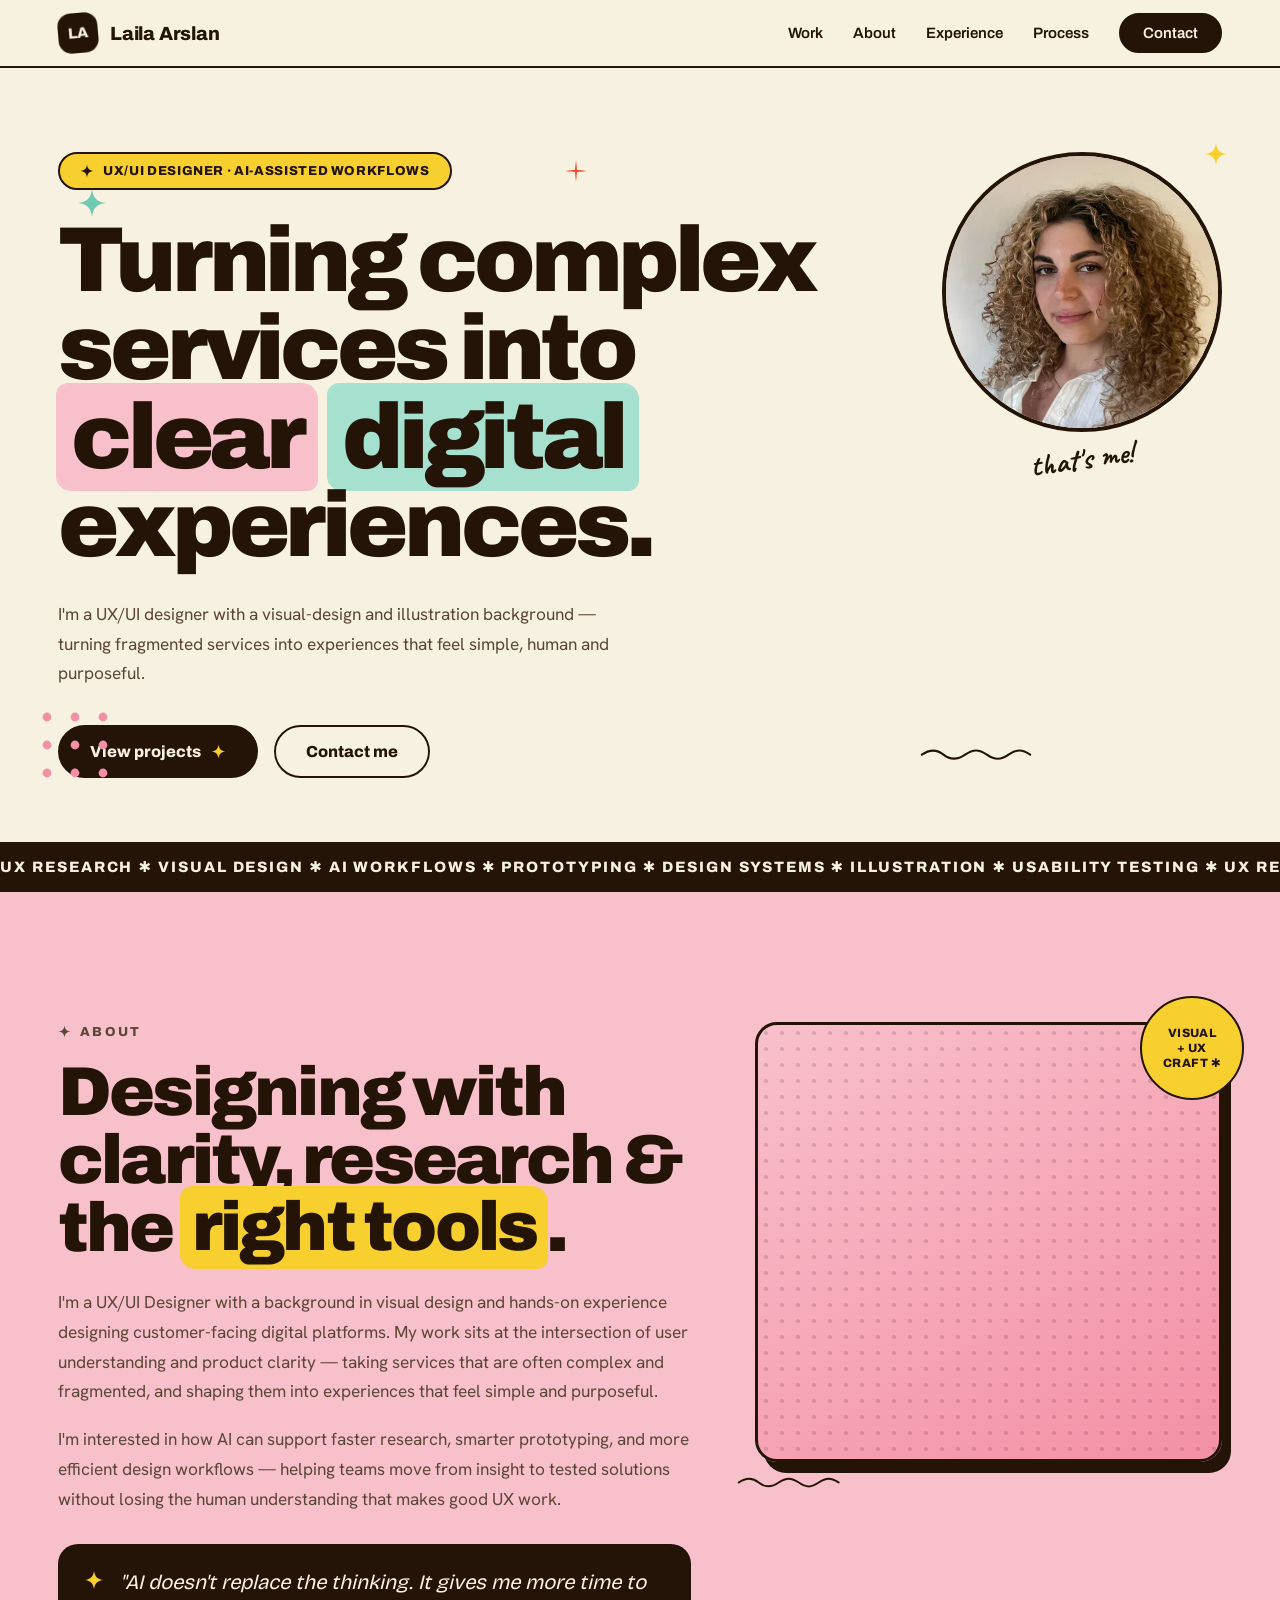
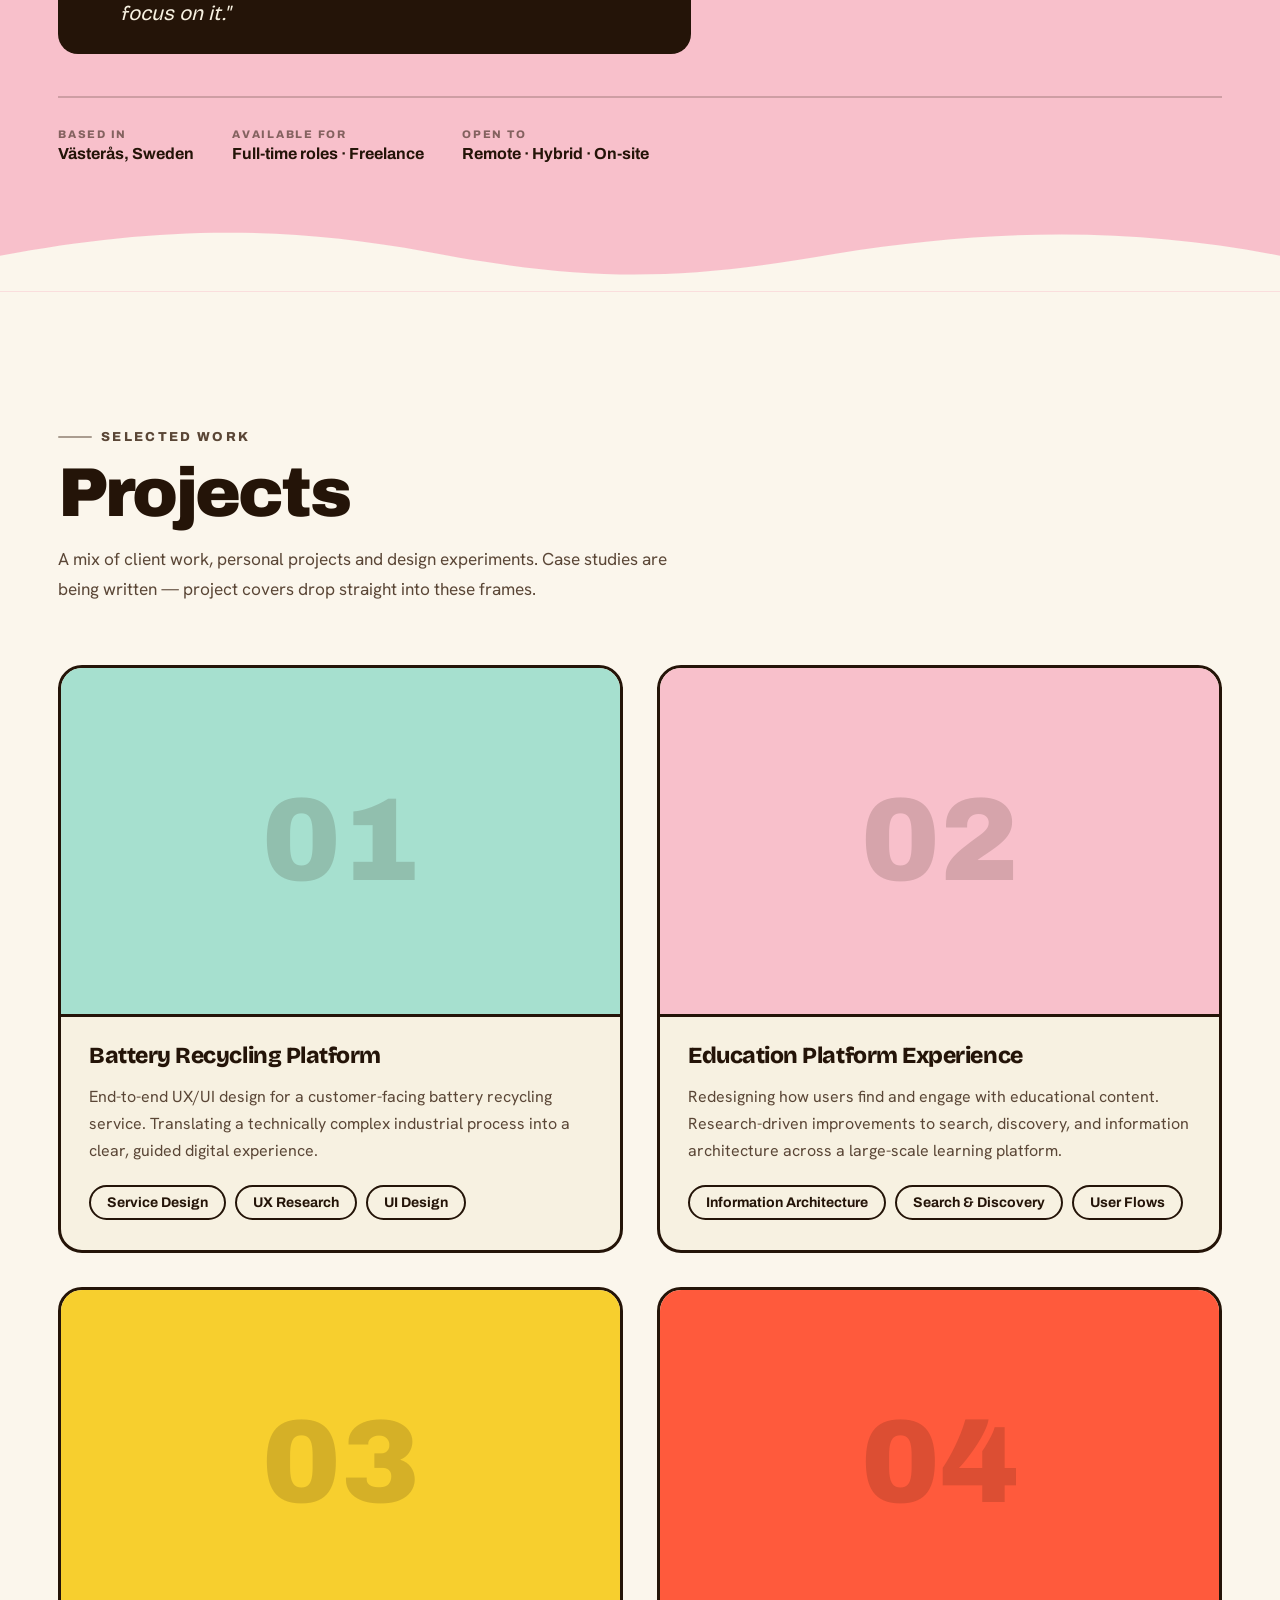
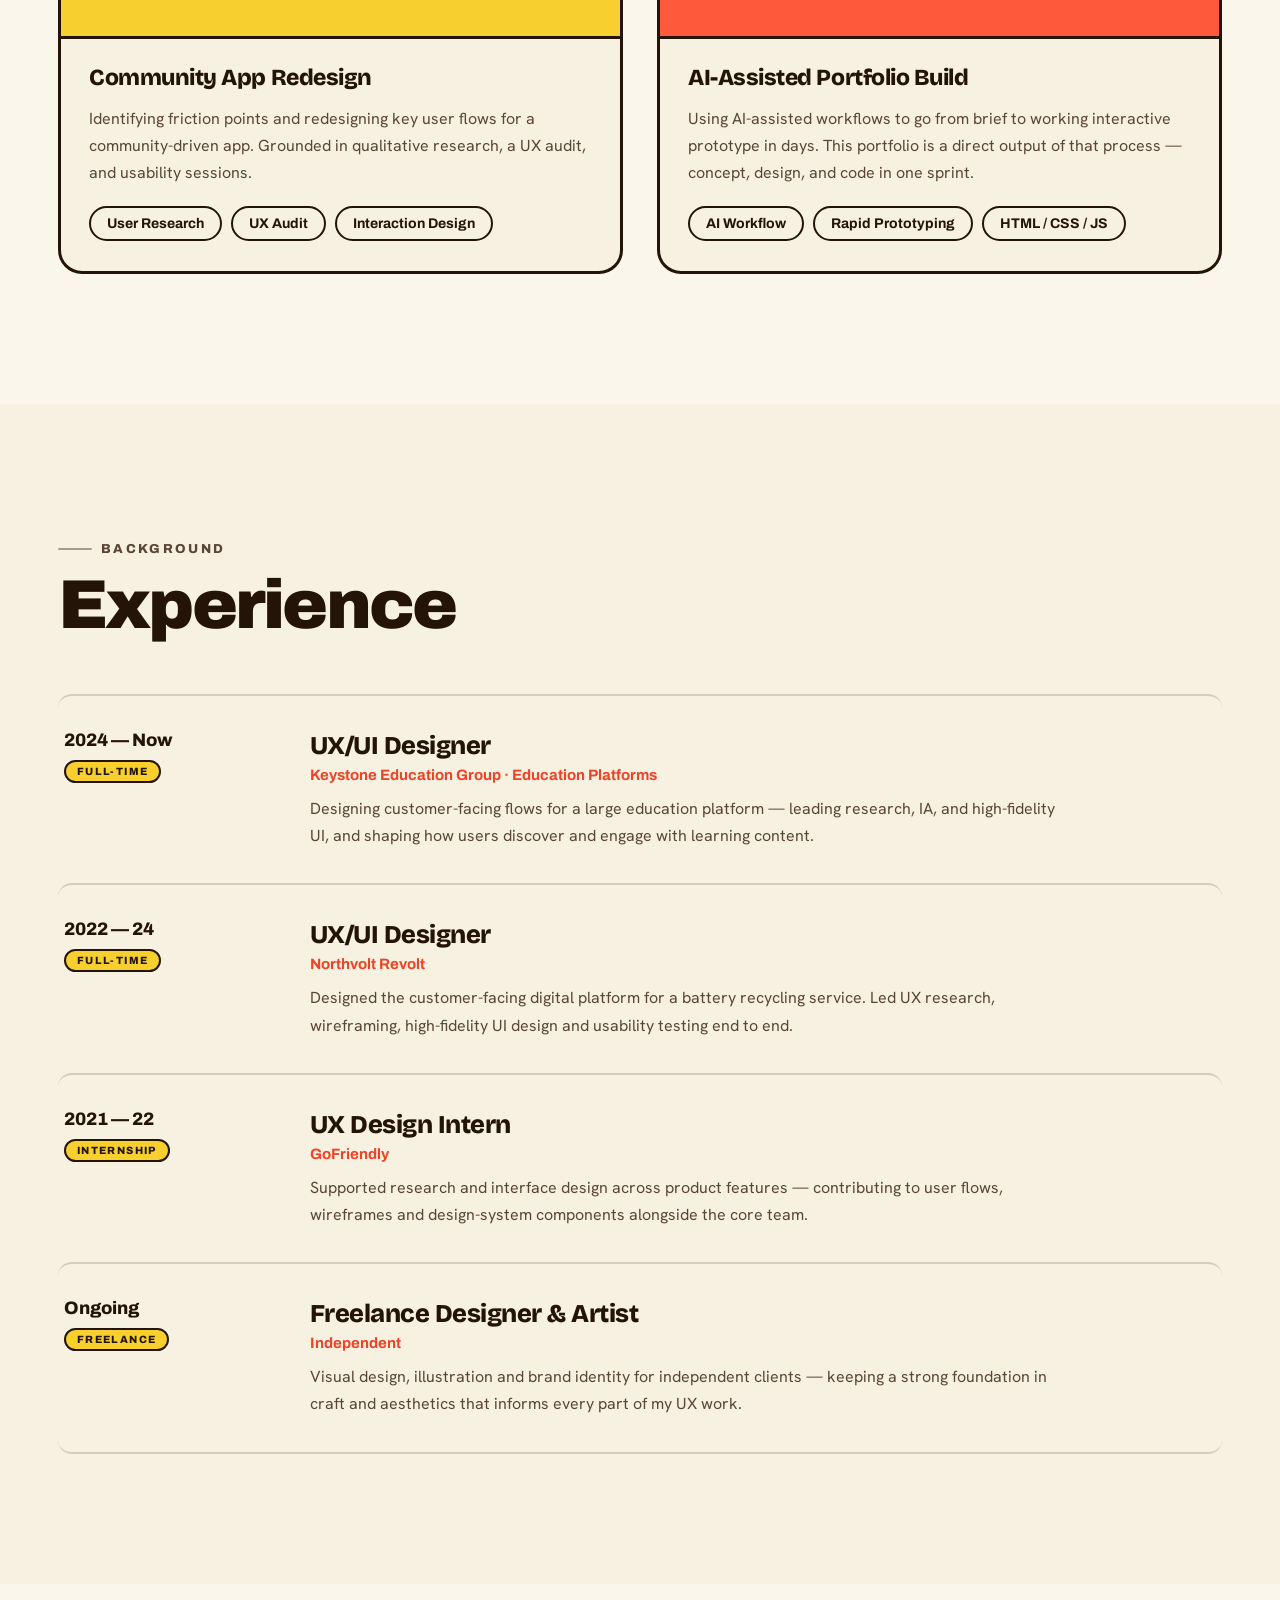
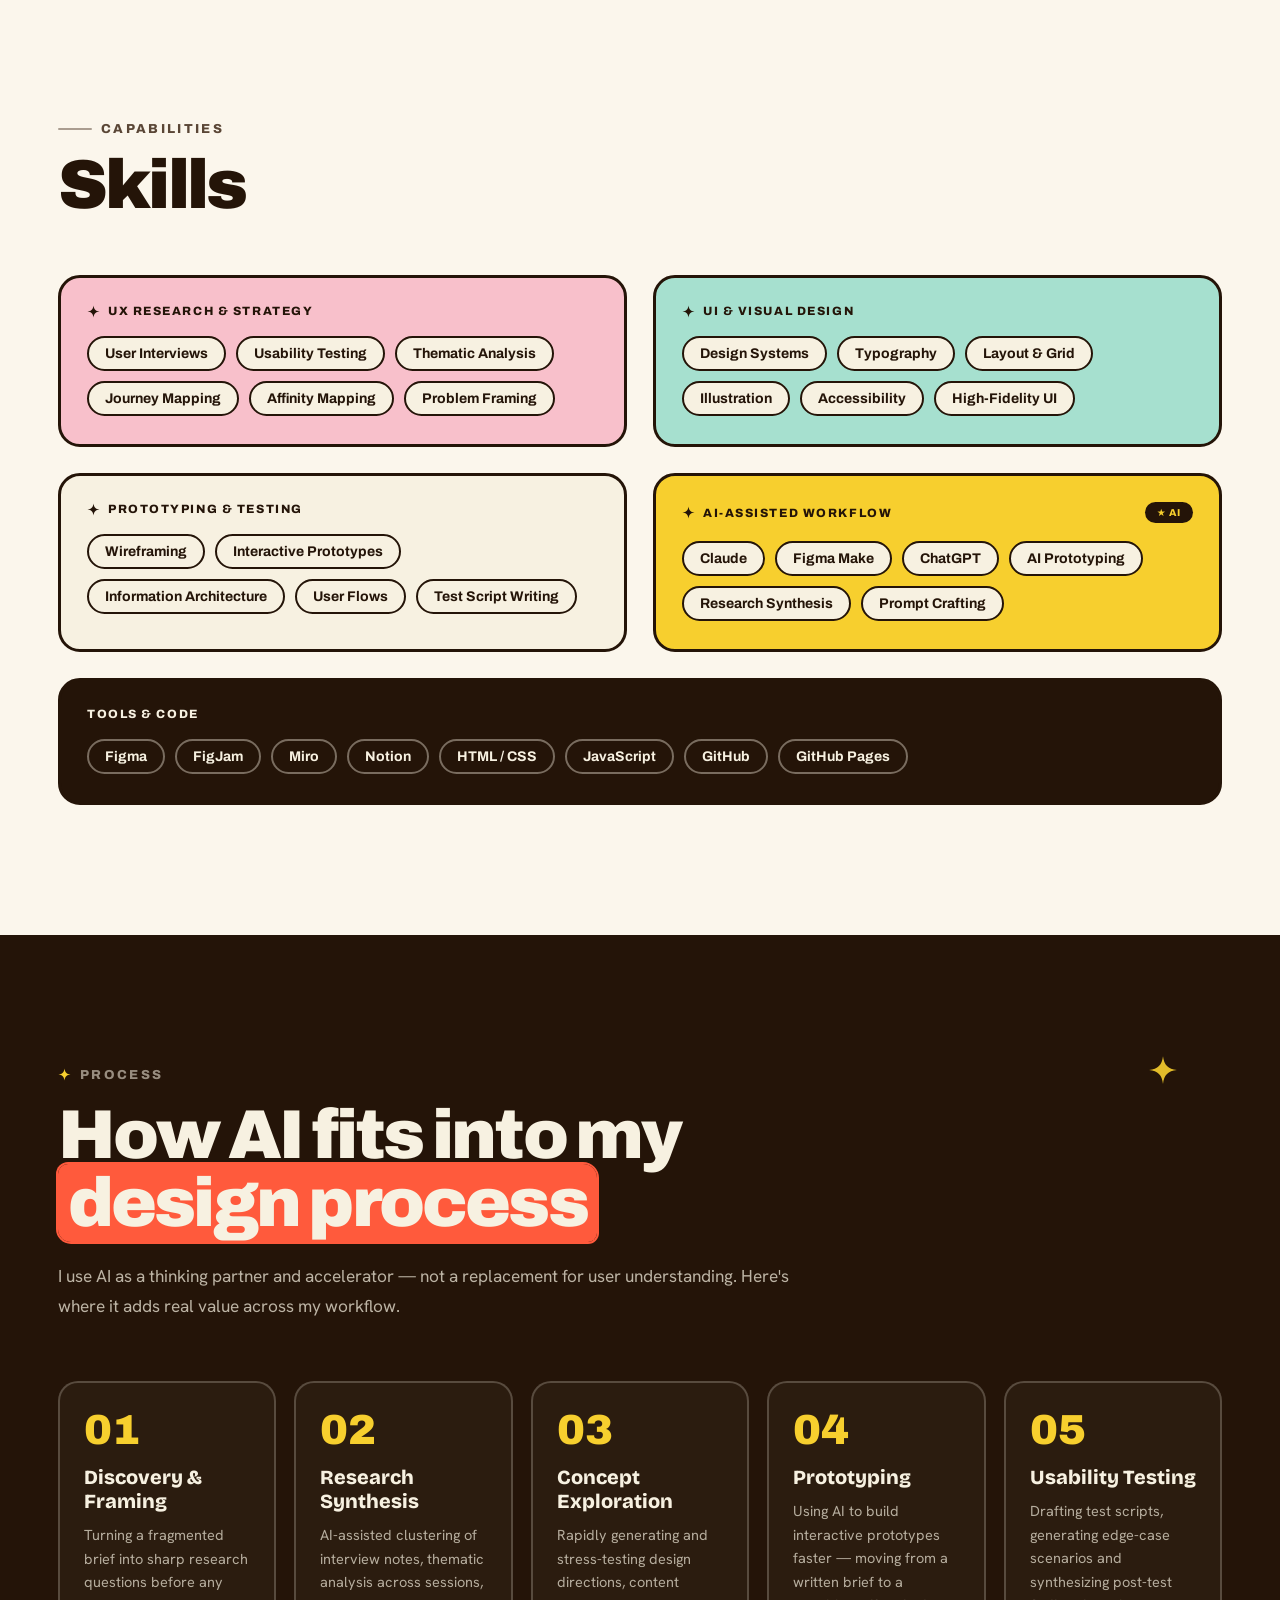
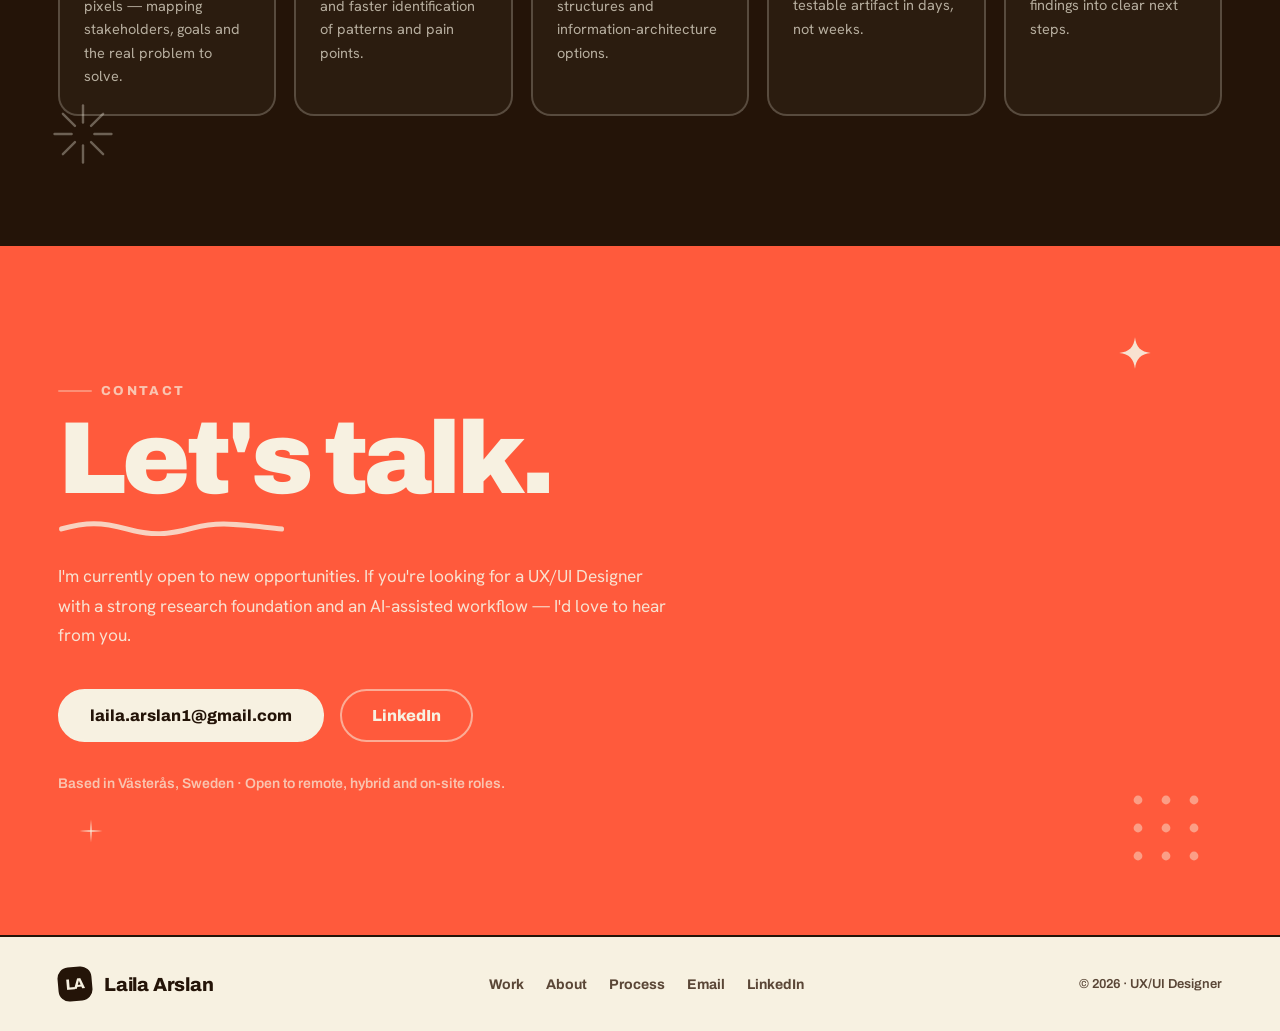
==== commit 50312685: "Polish desktop annotations and case study hero Co-Authored-By: Claude Sonnet 4.6 <noreply@anthropic." ====
--- a/index.html
+++ b/index.html
@@ -79,8 +79,7 @@
       </div>
       <div class="hero-photo">
         <img class="photo-img" src="images/hero-portrait.webp" alt="Portrait of Laila Arslan"/>
-        <svg class="doodle" style="left:-86px;top:92px;transform:scaleX(-1)" width="104" height="78" viewBox="0 0 130 90" fill="none" stroke="var(--ink)" stroke-width="3.4" stroke-linecap="round" stroke-linejoin="round" aria-hidden="true"><path d="M8 14C36 6 84 8 112 56"/><path d="M96 44c8 5 14 9 17 13M113 57c-6 2-12 4-19 4"/></svg>
-        <span class="hand-note" style="position:absolute;left:-128px;top:148px;transform:rotate(-9deg)">that's me!</span>
+        <span class="hand-note" style="position:absolute;left:50%;bottom:-42px;transform:translateX(-50%) rotate(-8deg);white-space:nowrap">that's me!</span>
         <svg class="doodle float-b" style="right:-6px;top:-10px" width="24" height="24" viewBox="0 0 40 40" fill="none" aria-hidden="true"><path d="M20 1.5c1.4 11.8 6.7 17.1 18.5 18.5C26.7 21.4 21.4 26.7 20 38.5 18.6 26.7 13.3 21.4 1.5 20 13.3 18.6 18.6 13.3 20 1.5Z" fill="var(--yellow)"/></svg>
       </div>
     </div>
@@ -158,7 +157,7 @@
 
       <!-- To add a cover image, place inside .proj-cover:
            <img class="photo-img" src="images/project-1.jpg" alt="..."/> -->
-      <article class="proj reveal reveal-d1">
+      <a class="proj reveal reveal-d1" href="Work/revolt-customer-portal.html" style="text-decoration:none;color:inherit">
         <div class="proj-cover cover-mint">
           <span class="proj-num">01</span>
         </div>
@@ -171,7 +170,7 @@
             <span class="chip">UI Design</span>
           </div>
         </div>
-      </article>
+      </a>
 
       <article class="proj reveal reveal-d2">
         <div class="proj-cover cover-pink">
--- a/styles.css
+++ b/styles.css
@@ -283,9 +283,51 @@
 .to-top:hover{transform:translateY(-3px) rotate(-3deg);box-shadow:5px 6px 0 var(--orange)}
 .to-top:active{transform:translateY(-1px) scale(.96)}
 .to-top:focus-visible{outline:3px solid var(--orange-deep);outline-offset:4px}
-@media(max-width:680px){.to-top{right:16px;bottom:16px;width:48px;height:48px}}
+@media(max-width:680px){.to-top{right:14px;bottom:72px;width:44px;height:44px}}
 @media (prefers-reduced-motion: reduce){
   .to-top{transition:opacity .2s,visibility .2s}
   .to-top.show{transform:none}
   .to-top:hover{transform:none}
 }
+
+/* ================================================================
+   MOBILE FIXES  ≤ 680px  — homepage / global
+   ================================================================ */
+@media(max-width:680px){
+  /* layout: tighter horizontal padding at very small widths */
+  .wrap{padding:0 18px}
+  .section{padding:60px 0}
+  .section-tight{padding:44px 0}
+
+  /* typography: lower the clamp floors so text never overflows */
+  .h-hero{font-size:clamp(32px,10vw,52px);letter-spacing:-.03em}
+  .h-sec{font-size:clamp(28px,9vw,46px);letter-spacing:-.03em}
+
+  /* hero: hide the 4 floating background doodles — they are positioned for
+     the 2-column desktop layout; in 1-column they float at arbitrary-looking
+     positions that compete with content */
+  .hero > svg.doodle{display:none}
+
+  /* hero: center photo and clip overflow; hand-note is now at bottom:-42px
+     which is outside the overflow:hidden clip on mobile — hide explicitly */
+  .hero-photo{overflow:hidden;justify-self:center;margin-bottom:24px}
+  .hero-photo > .hand-note{display:none}
+  /* yellow star — repositioned fully inside portrait bounds on mobile */
+  .hero-photo > svg.doodle.float-b{right:12px!important;top:12px!important}
+  .hero .wrap{padding-top:44px;padding-bottom:32px}
+  .hero-actions{flex-direction:column;align-items:stretch;gap:12px;margin-top:28px}
+  .hero-actions .btn{justify-content:center}
+
+  /* about: spin-badge has inline right:-22px which pushes it 14px past the
+     viewport — override with !important to keep it inside bounds */
+  .spin-badge.spin-slow{right:8px!important;top:8px!important}
+
+  /* contact: reduce oversized heading floor, stack CTA buttons */
+  .contact h2{font-size:clamp(32px,9vw,56px)}
+  .contact-actions{flex-direction:column;align-items:stretch}
+  .contact-actions .btn{justify-content:center}
+
+  /* footer: stack items */
+  .footer-inner{flex-direction:column;align-items:flex-start;gap:16px}
+  .footer-links{flex-wrap:wrap;gap:14px}
+}
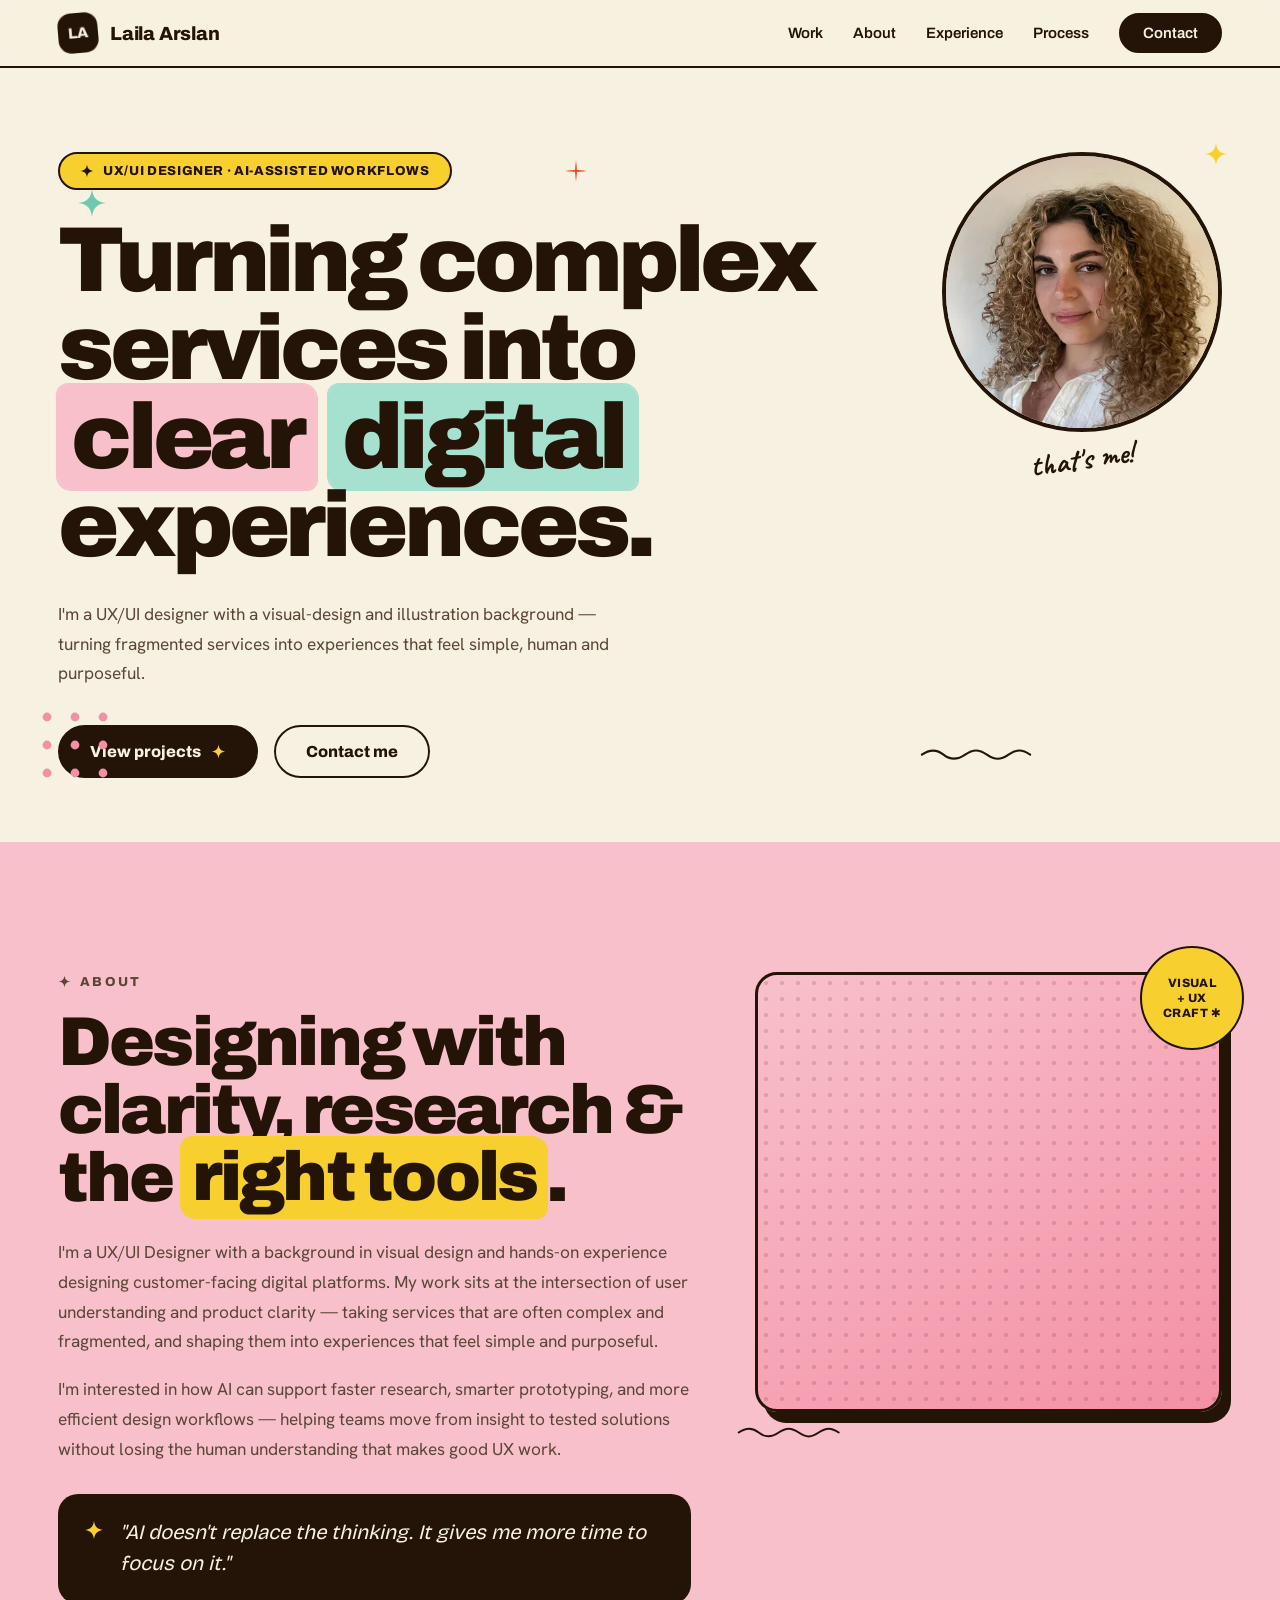
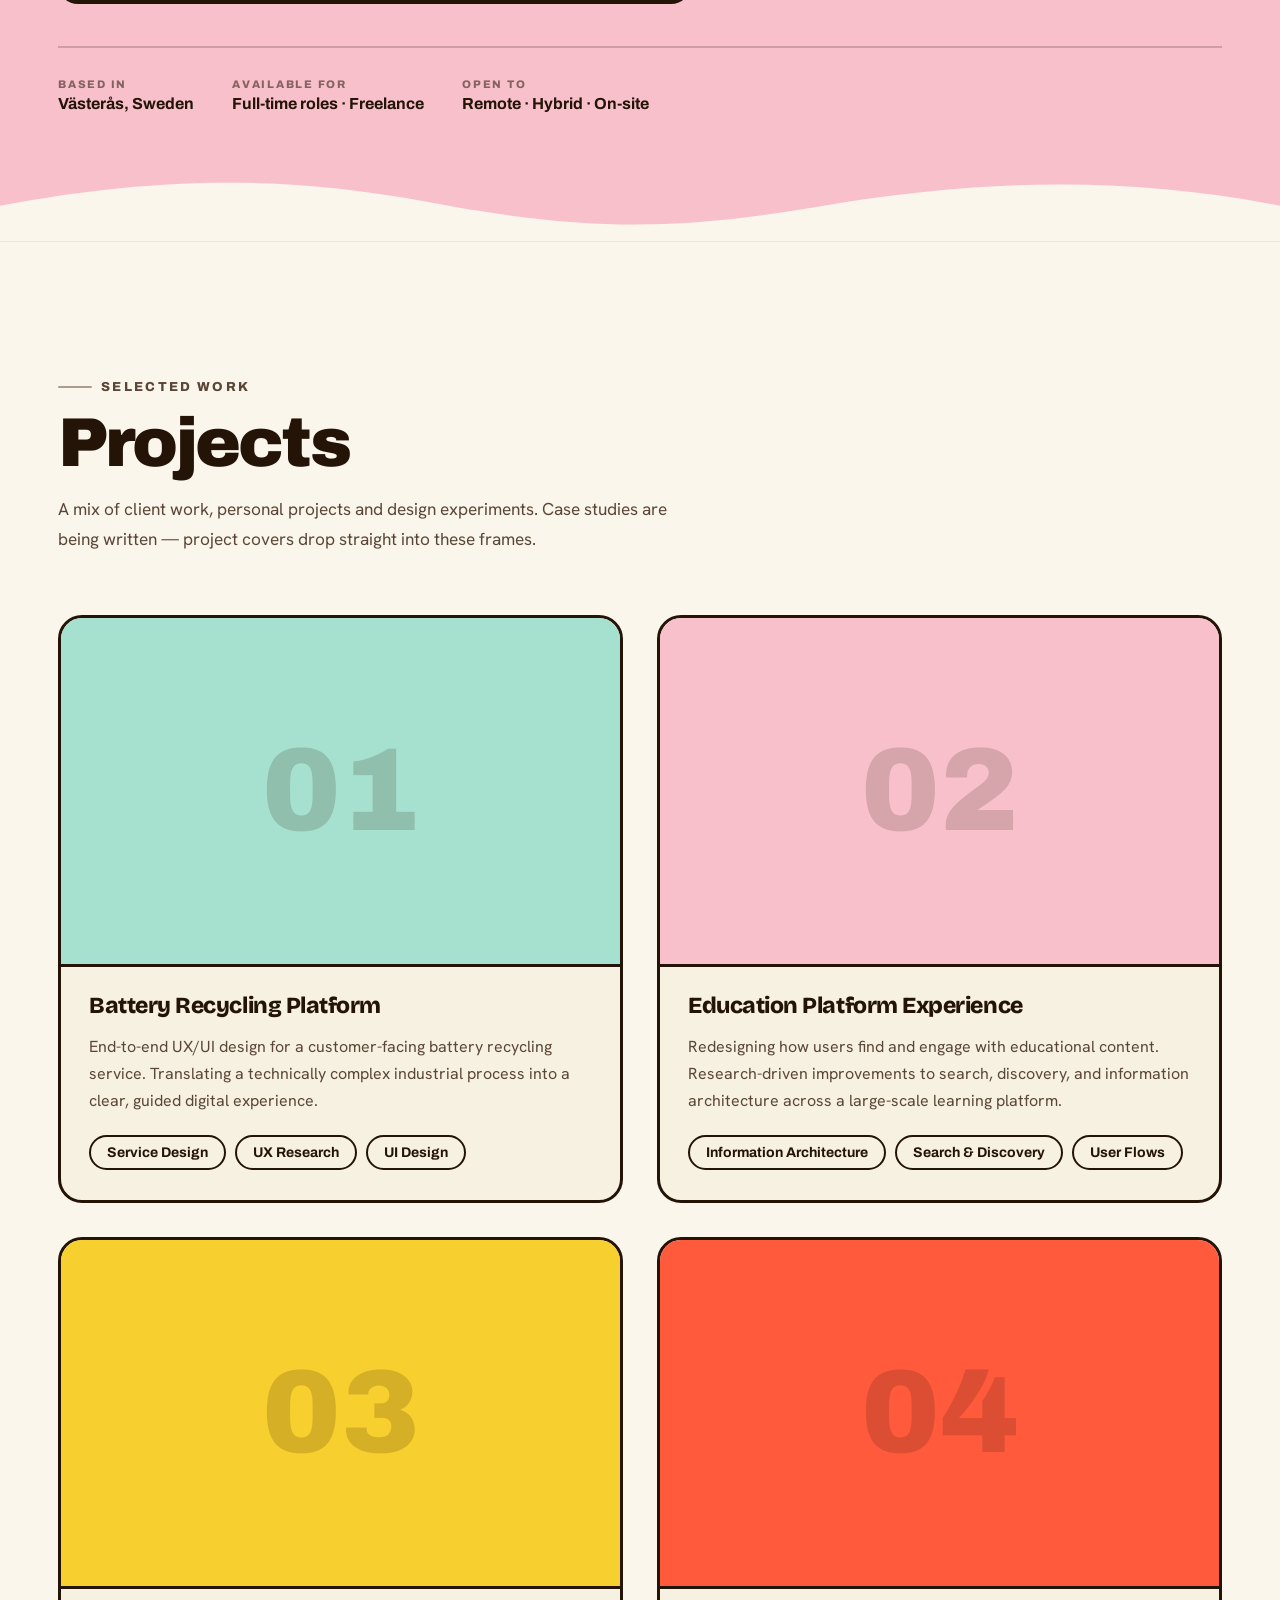
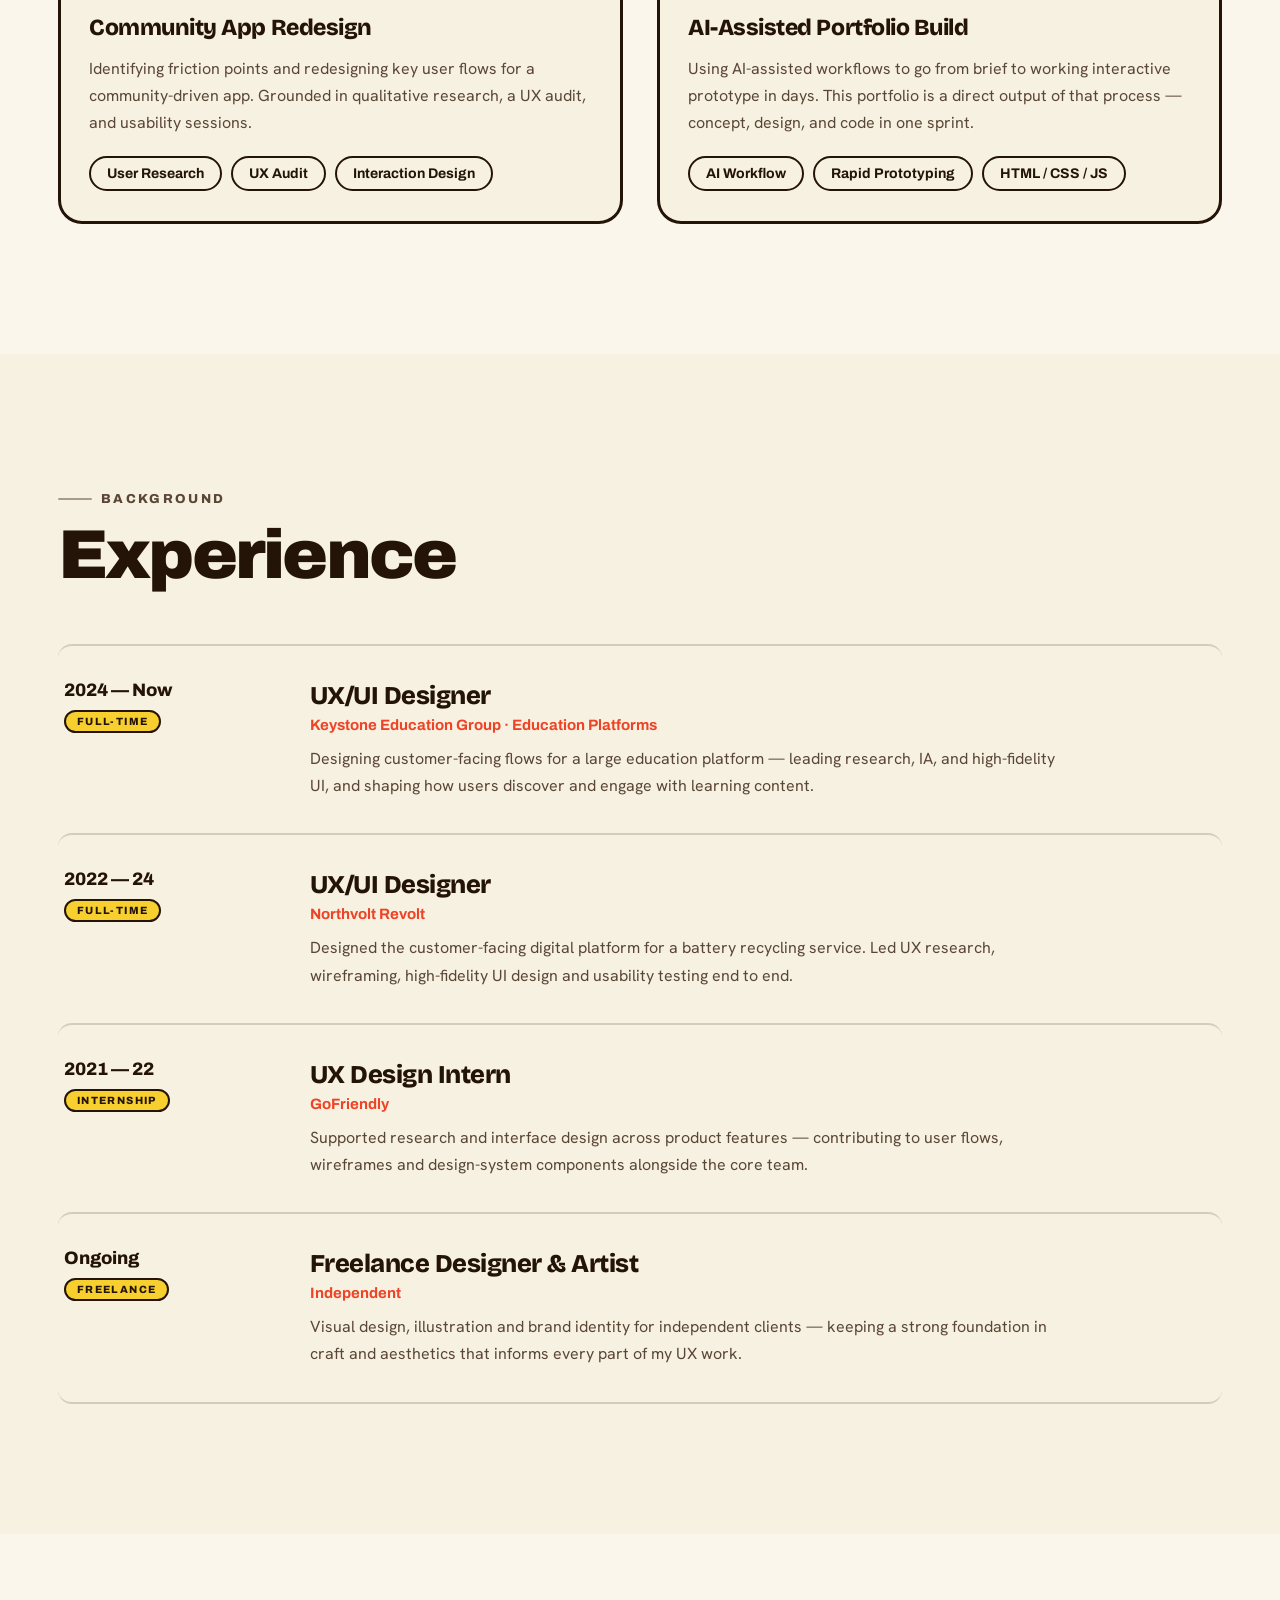
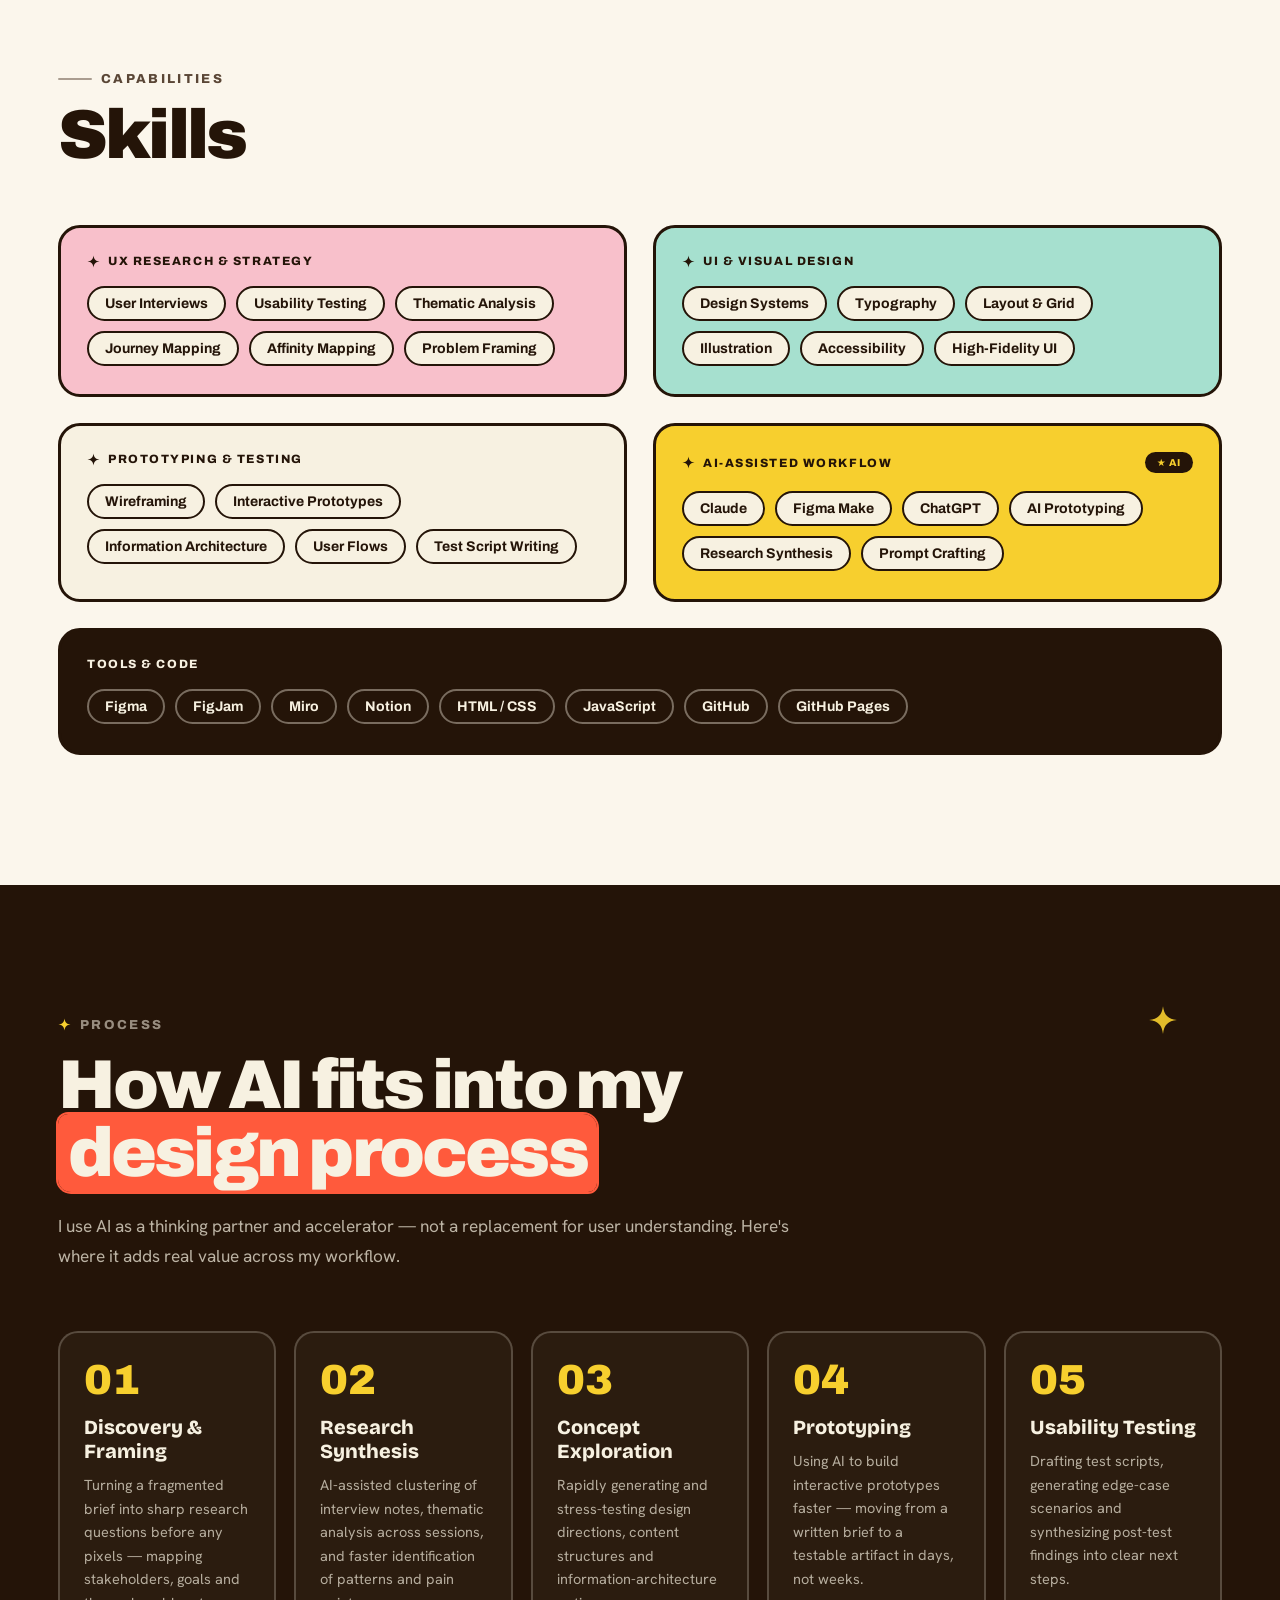
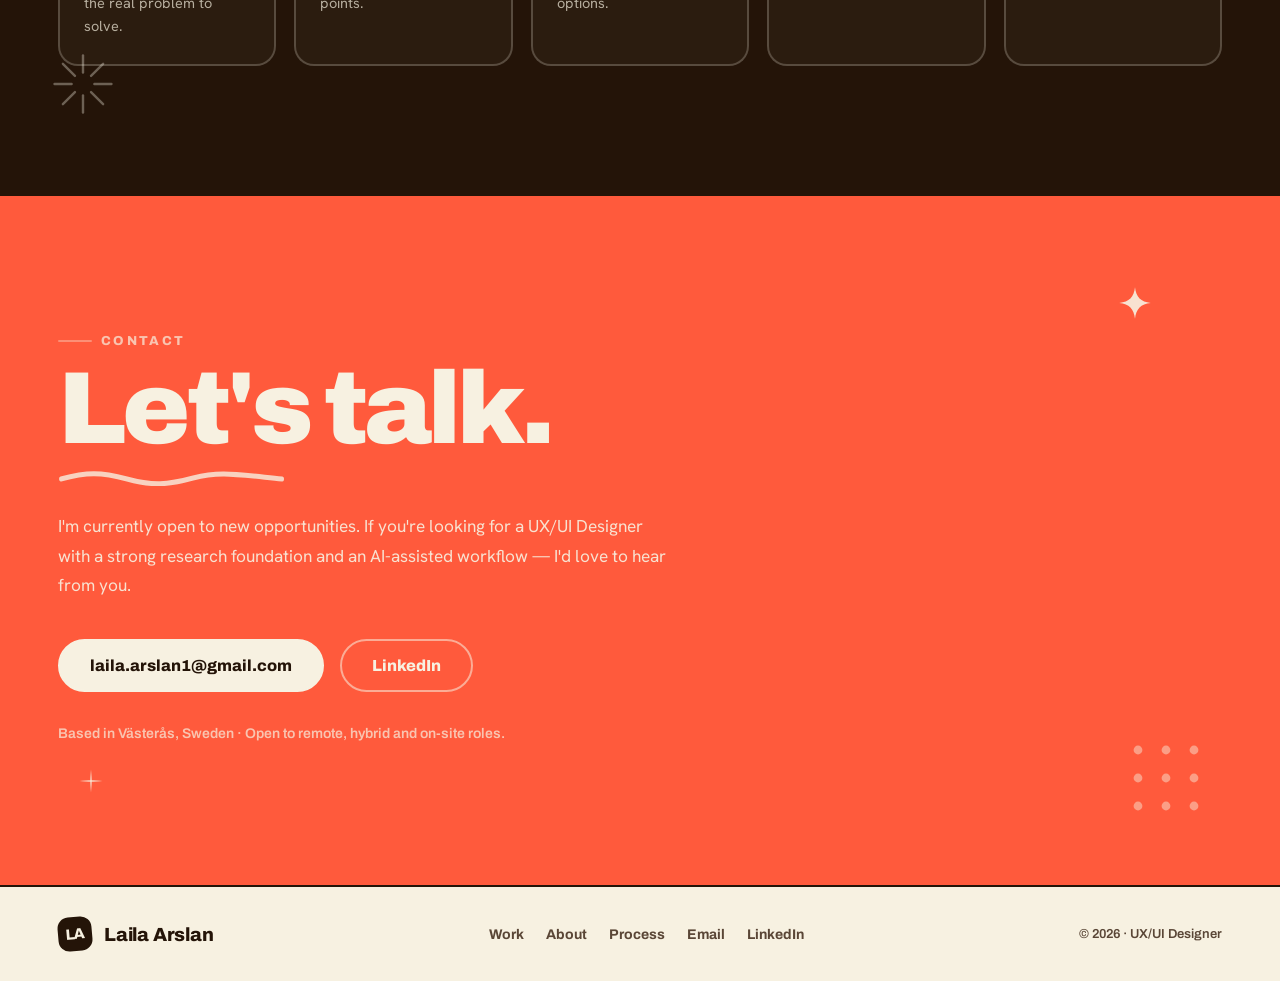
==== commit 4fd356b2: "Remove homepage marquee strip Co-Authored-By: Claude Sonnet 4.6 <noreply@anthropic.com>" ====
--- a/index.html
+++ b/index.html
@@ -85,14 +85,6 @@
     </div>
   </div>
 </header>
-
-<!-- ========================= MARQUEE ========================= -->
-<div class="marquee" aria-hidden="true">
-  <div class="marquee-track">
-    <span class="marquee-item">UX Research ✱ Visual Design ✱ AI Workflows ✱ Prototyping ✱ Design Systems ✱ Illustration ✱ Usability Testing ✱ UX Research ✱ Visual Design ✱ AI Workflows ✱ Prototyping ✱ Design Systems ✱ Illustration ✱ Usability Testing ✱ </span>
-    <span class="marquee-item">UX Research ✱ Visual Design ✱ AI Workflows ✱ Prototyping ✱ Design Systems ✱ Illustration ✱ Usability Testing ✱ UX Research ✱ Visual Design ✱ AI Workflows ✱ Prototyping ✱ Design Systems ✱ Illustration ✱ Usability Testing ✱ </span>
-  </div>
-</div>
 
 <!-- ========================== ABOUT ========================== -->
 <section class="section about" id="about">
--- a/styles.css
+++ b/styles.css
@@ -139,12 +139,6 @@
 .spin-badge .sb-in{font-family:var(--font-grotesk);font-weight:800;font-size:12px;letter-spacing:.04em;text-transform:uppercase;line-height:1.25;color:var(--ink)}
 .hand-note{font-family:var(--font-hand);font-weight:700;color:var(--ink);font-size:30px;line-height:1}
 
-/* ---------- marquee ---------- */
-.marquee{overflow:hidden;background:var(--ink);color:var(--cream);white-space:nowrap;border-top:2px solid var(--ink);border-bottom:2px solid var(--ink)}
-.marquee-track{display:inline-flex;will-change:transform}
-@media (prefers-reduced-motion: no-preference){.marquee-track{animation:marq 28s linear infinite}}
-@keyframes marq{from{transform:translateX(0)}to{transform:translateX(-50%)}}
-.marquee-item{font-family:var(--font-grotesk);font-weight:800;font-size:15px;letter-spacing:.13em;text-transform:uppercase;padding:14px 0;display:inline-flex;align-items:center;gap:26px;padding-right:26px}
 
 /* ---------- wave divider ---------- */
 .wave-top{position:absolute;left:0;top:-1px;width:100%;height:70px;transform:translateY(-99%);display:block;pointer-events:none}
@@ -270,8 +264,6 @@
 .chip:active{transform:scale(.96)}
 .proj:active{transform:translateY(-3px) rotate(-.4deg)}
 
-/* ---------- marquee pause on hover ---------- */
-.marquee:hover .marquee-track{animation-play-state:paused}
 
 /* ---------- back-to-top ---------- */
 .to-top{position:fixed;right:24px;bottom:24px;z-index:70;width:52px;height:52px;border-radius:999px;
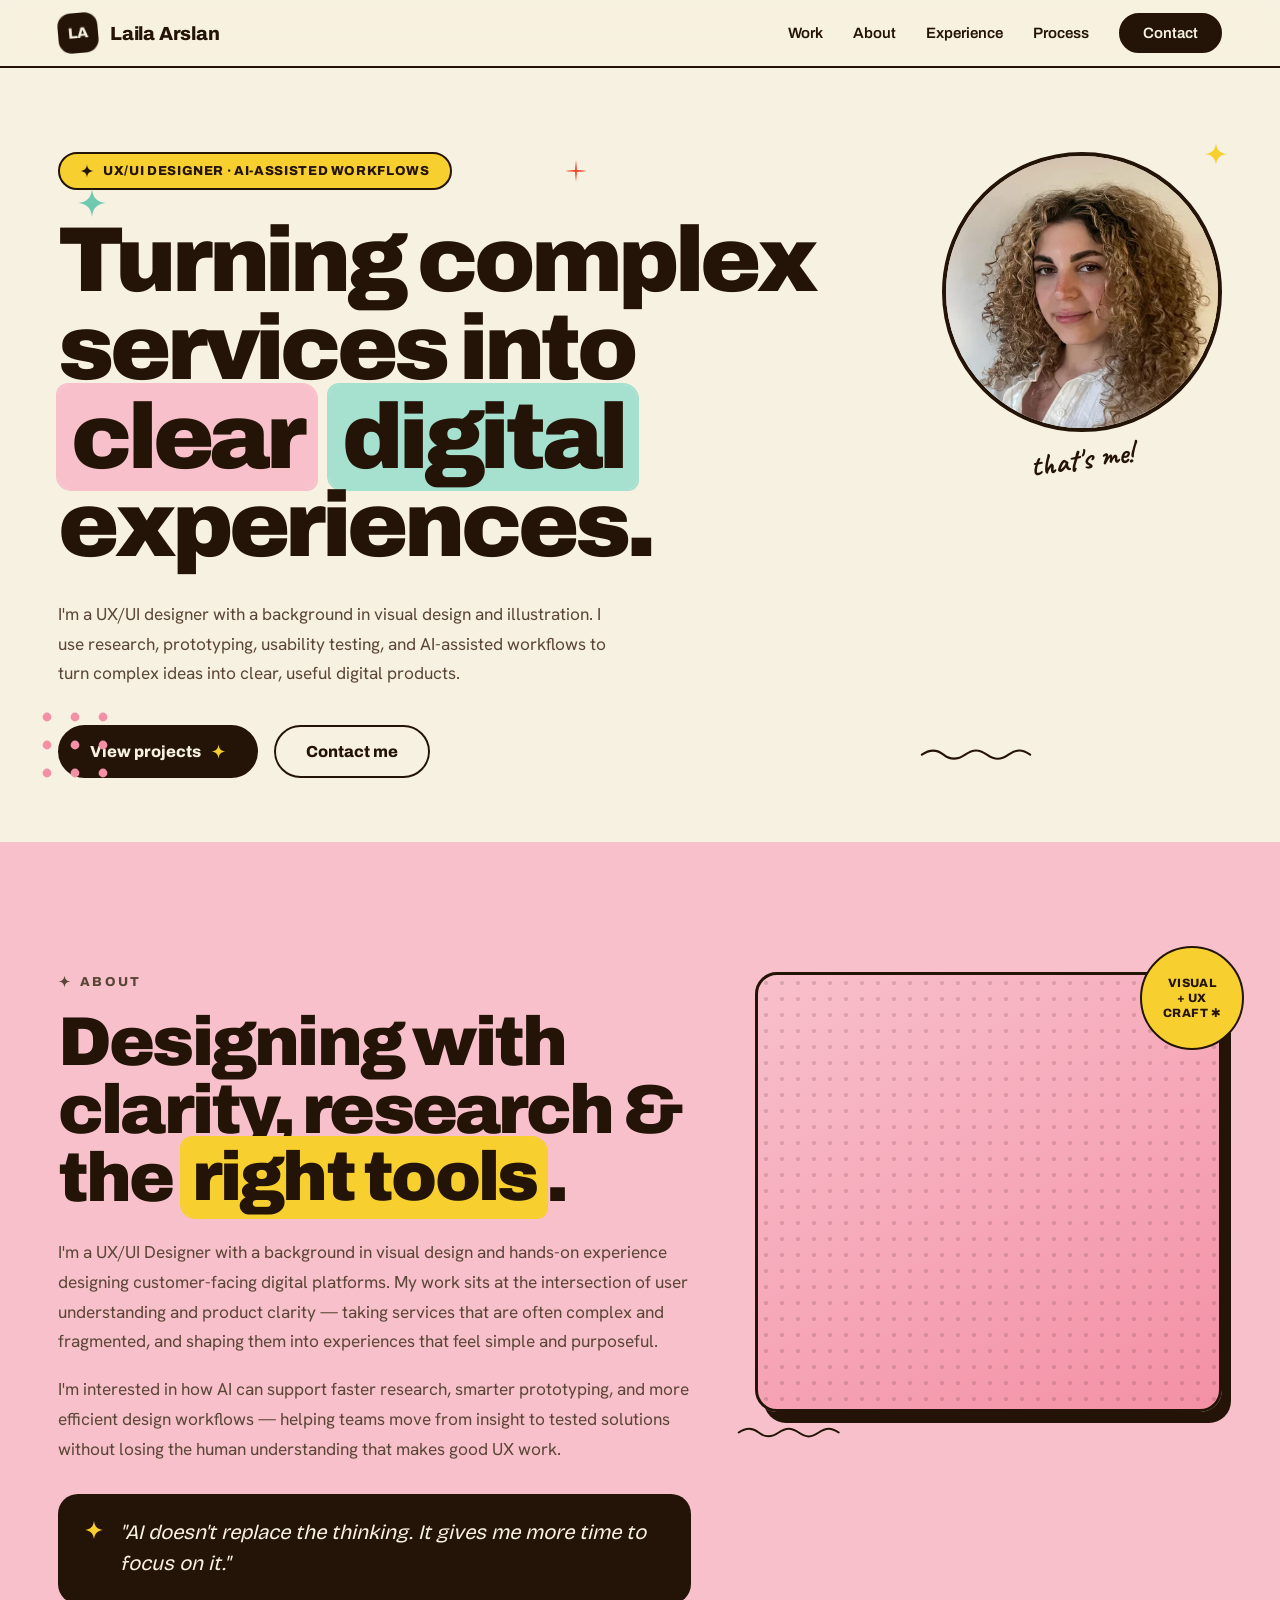
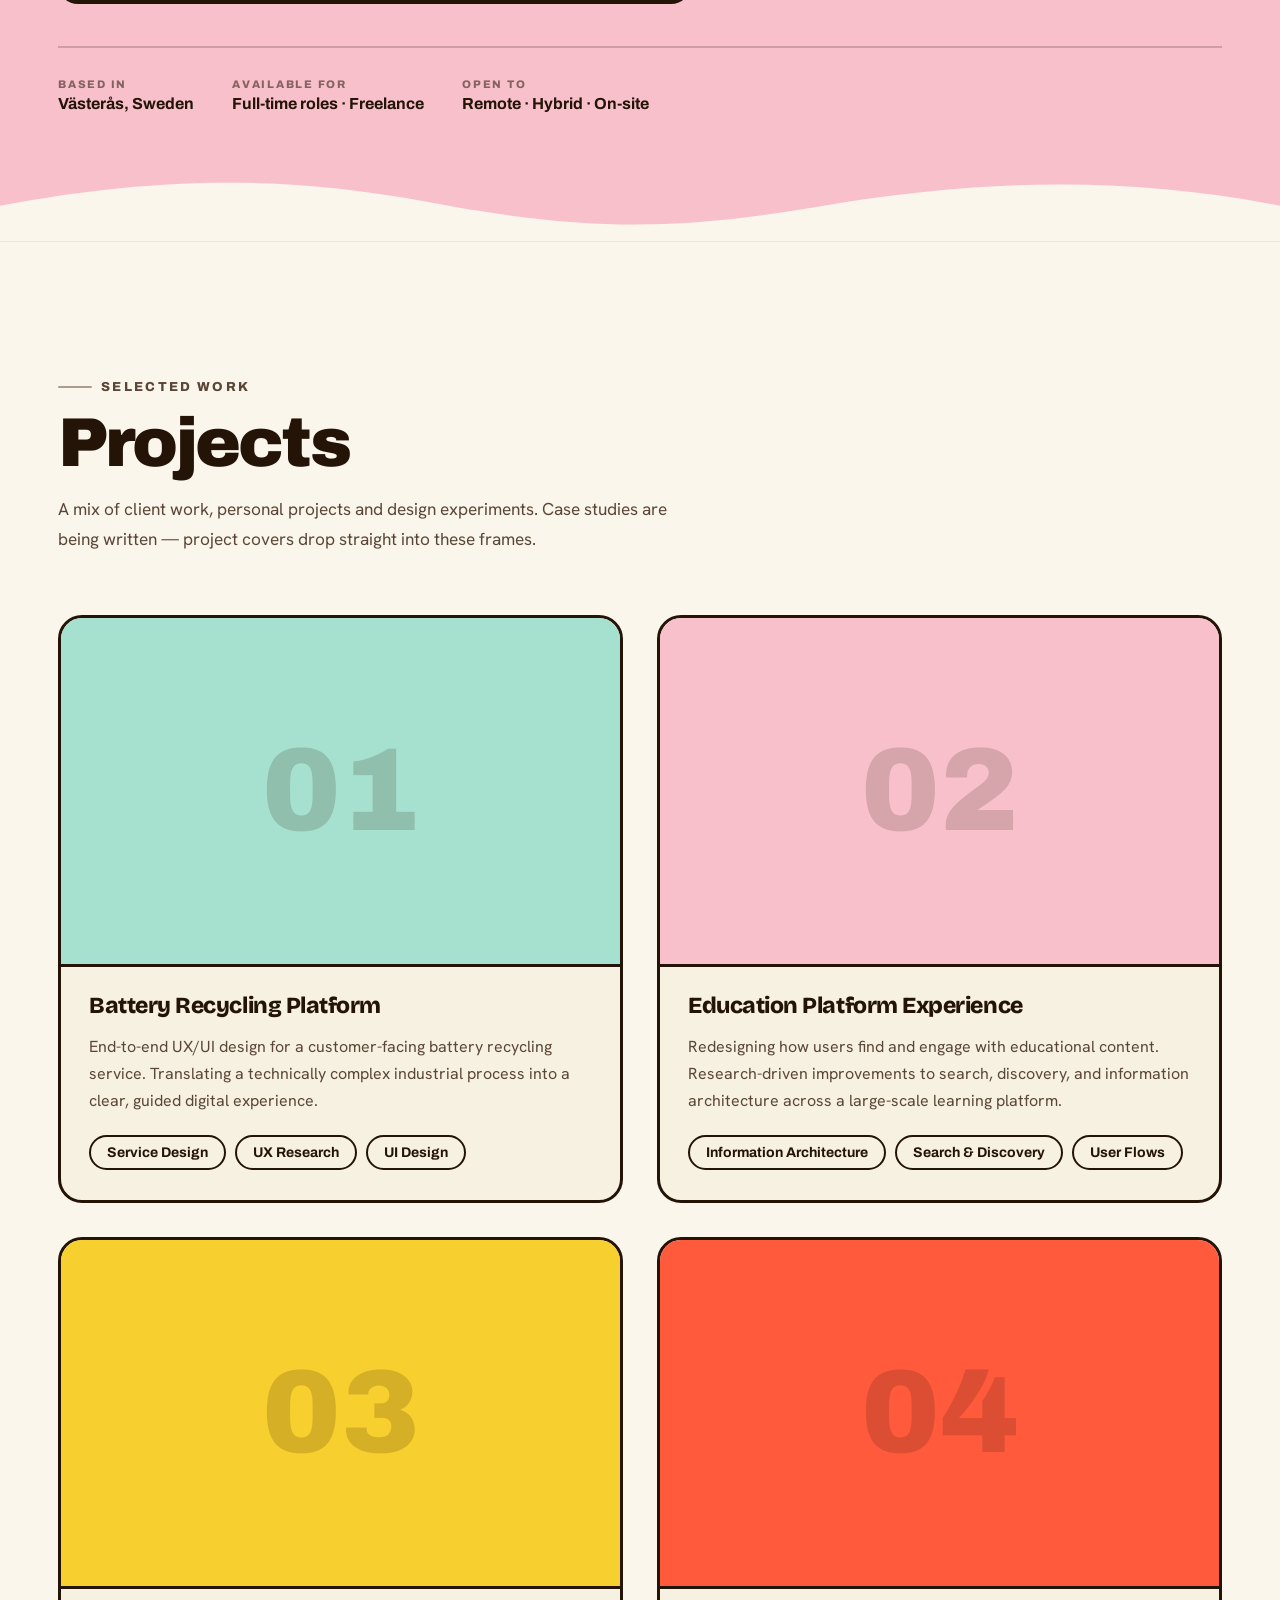
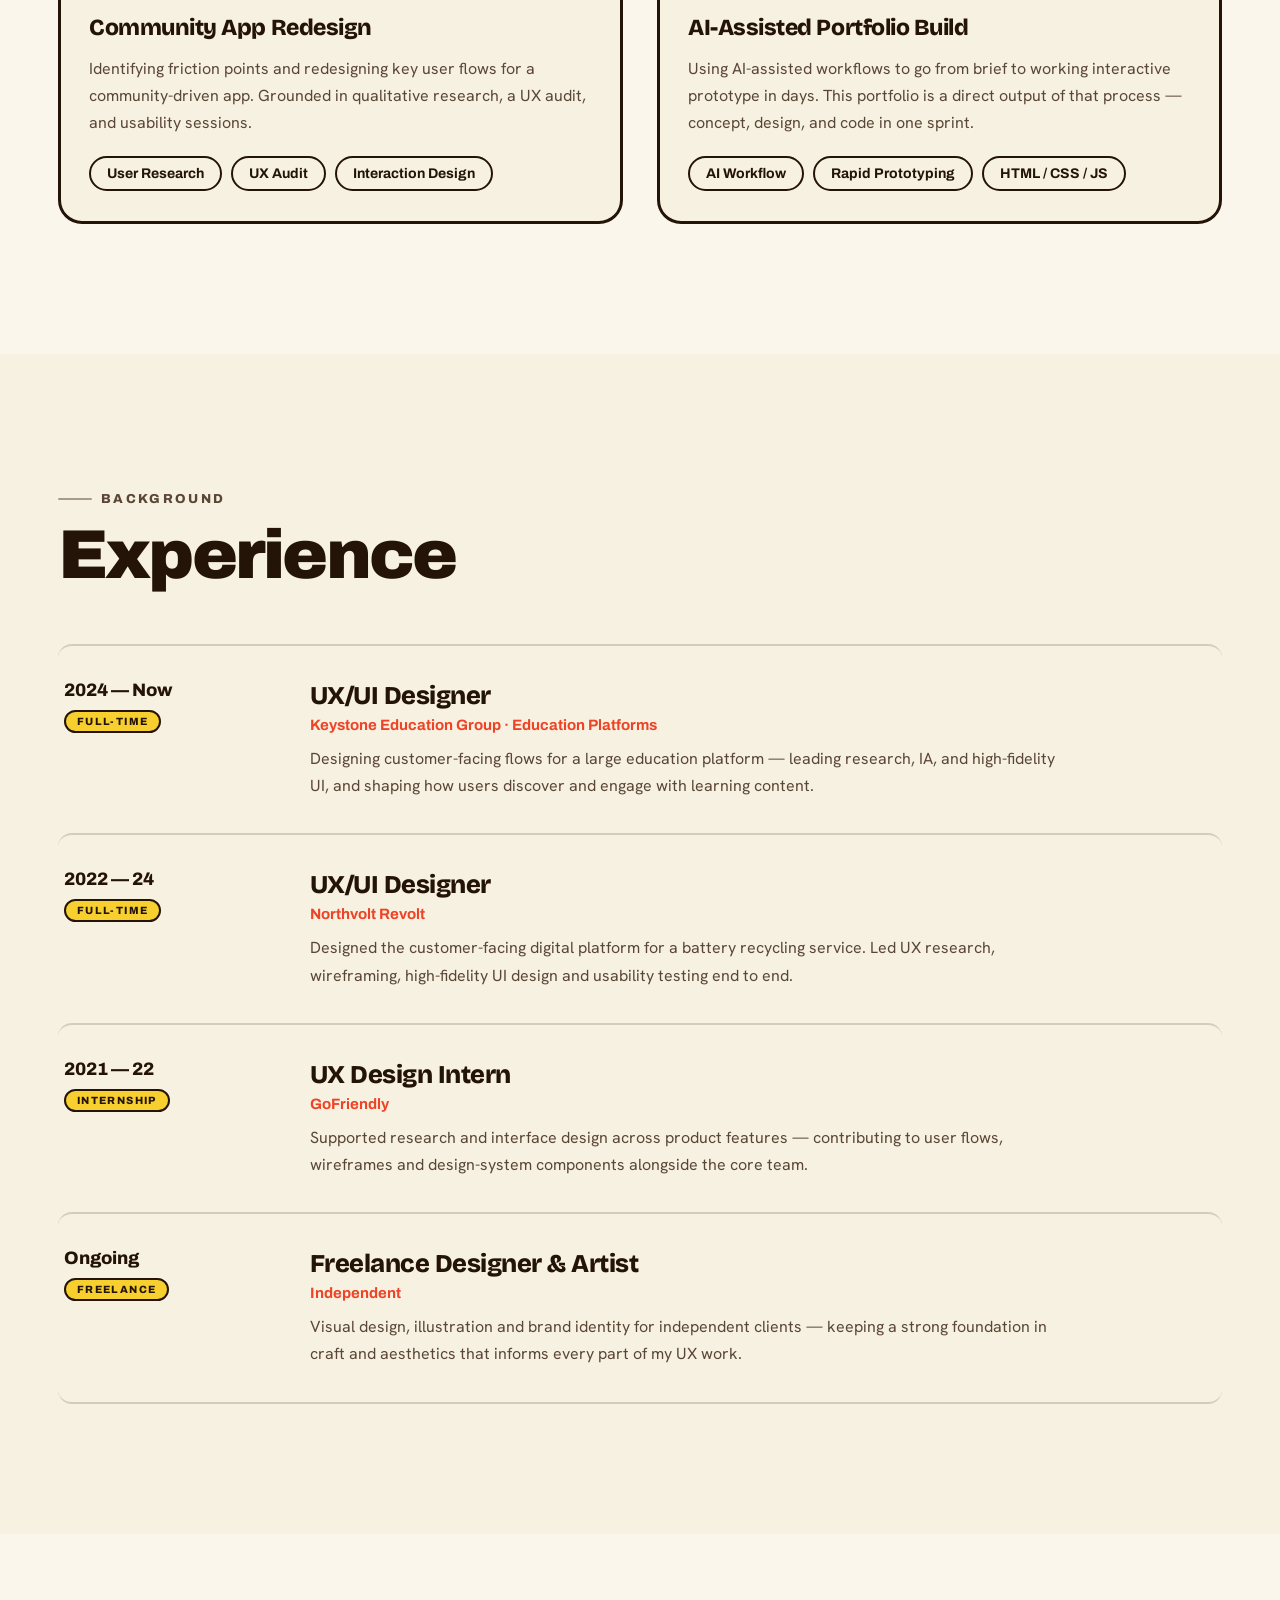
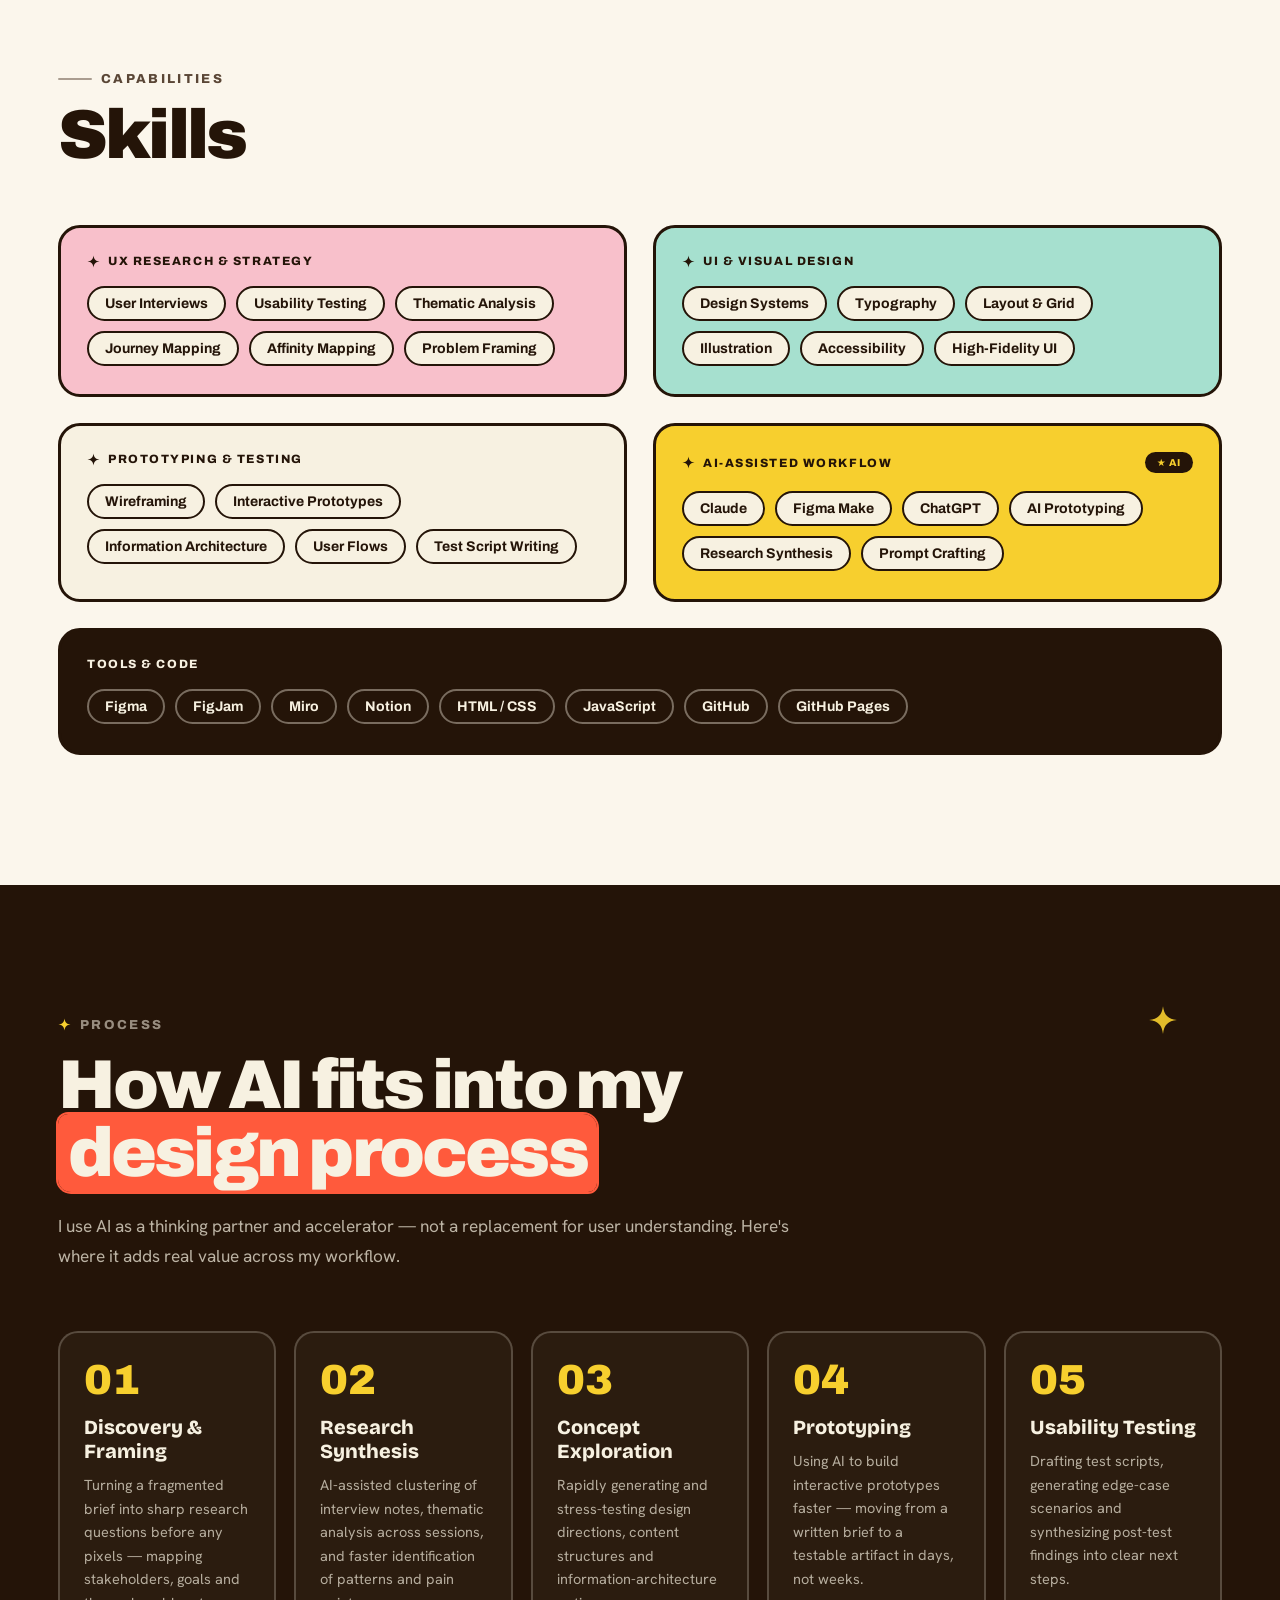
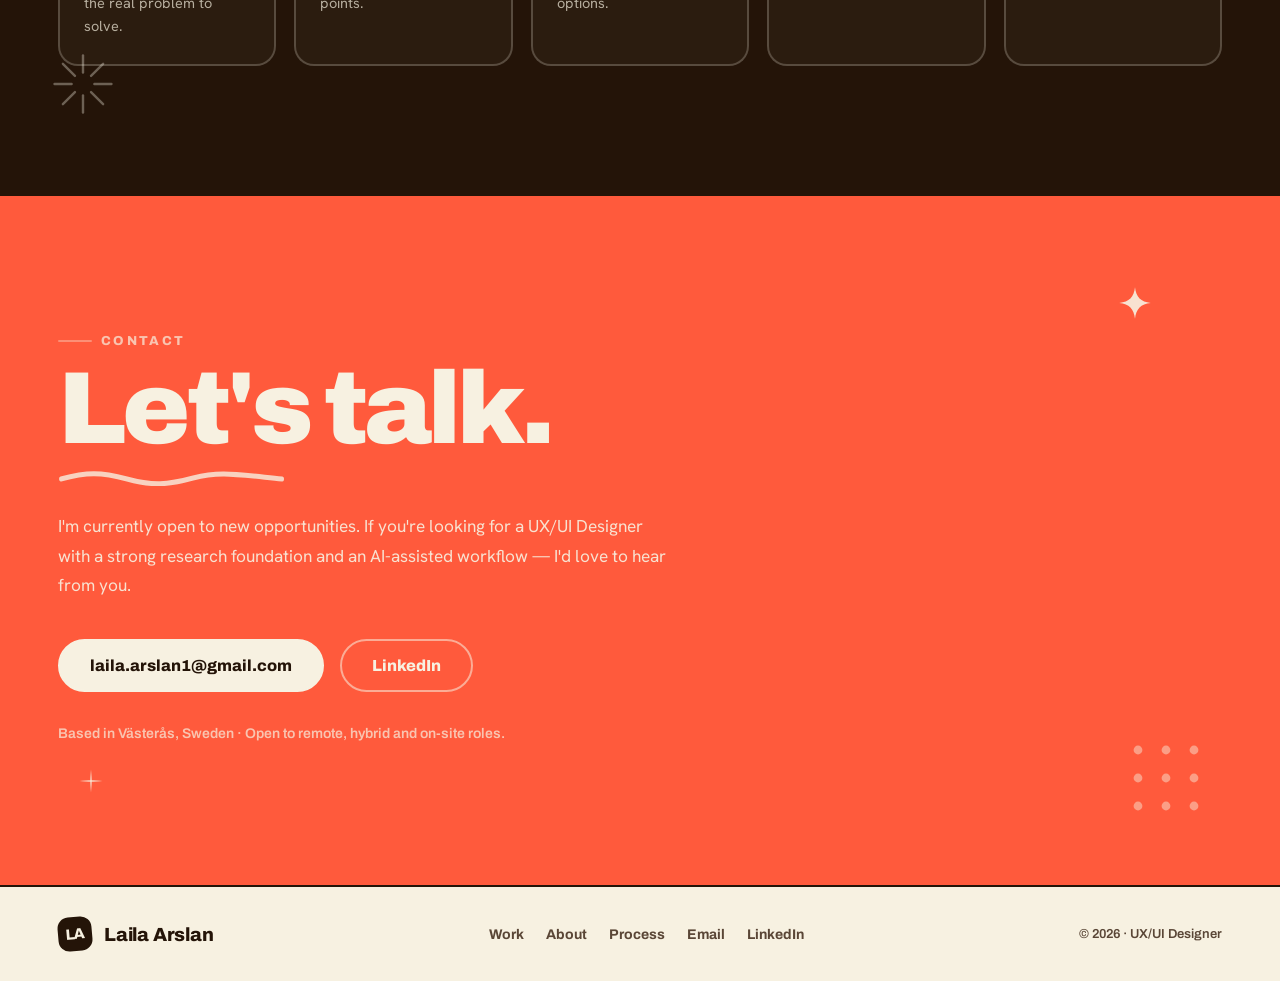
==== commit 052b1e79: "Polish mobile hero chip and case study image frame Co-Authored-By: Claude Sonnet 4.6 <noreply@anthro" ====
--- a/index.html
+++ b/index.html
@@ -62,15 +62,14 @@
   <div class="wrap">
     <div class="hero-grid">
       <div class="hero-main">
-        <span class="badge"><svg width="14" height="14" viewBox="0 0 40 40" fill="none" aria-hidden="true"><path d="M20 1.5c1.4 11.8 6.7 17.1 18.5 18.5C26.7 21.4 21.4 26.7 20 38.5 18.6 26.7 13.3 21.4 1.5 20 13.3 18.6 18.6 13.3 20 1.5Z" fill="var(--ink)"/></svg> UX/UI Designer · AI-assisted workflows</span>
+        <span class="badge"><svg width="14" height="14" viewBox="0 0 40 40" fill="none" aria-hidden="true"><path d="M20 1.5c1.4 11.8 6.7 17.1 18.5 18.5C26.7 21.4 21.4 26.7 20 38.5 18.6 26.7 13.3 21.4 1.5 20 13.3 18.6 18.6 13.3 20 1.5Z" fill="var(--ink)"/></svg><span class="badge-full">UX/UI Designer · AI-assisted workflows</span><span class="badge-short">UX/UI Designer · AI Workflows</span></span>
         <h1 class="h-hero">
           Turning complex services into
           <span class="mark mark-pink"><span>clear</span></span>
           <span class="mark mark-mint"><span>digital</span></span> experiences.
         </h1>
         <p class="lead" style="max-width:560px;margin-top:30px">
-          I'm a UX/UI designer with a visual-design and illustration background — turning
-          fragmented services into experiences that feel simple, human and purposeful.
+          I'm a UX/UI designer with a background in visual design and illustration. I use research, prototyping, usability testing, and AI-assisted workflows to turn complex ideas into clear, useful digital products.
         </p>
         <div class="hero-actions">
           <a class="btn btn-dark" href="#work">View projects <svg width="15" height="15" viewBox="0 0 40 40" fill="none" aria-hidden="true"><path d="M20 1.5c1.4 11.8 6.7 17.1 18.5 18.5C26.7 21.4 21.4 26.7 20 38.5 18.6 26.7 13.3 21.4 1.5 20 13.3 18.6 18.6 13.3 20 1.5Z" fill="var(--yellow)"/></svg></a>
--- a/styles.css
+++ b/styles.css
@@ -126,6 +126,7 @@
 .badge{display:inline-flex;align-items:center;gap:9px;background:var(--yellow);border:2.5px solid var(--ink);
   border-radius:999px;padding:10px 20px;font-family:var(--font-grotesk);font-weight:800;font-size:13px;
   letter-spacing:.05em;text-transform:uppercase;color:var(--ink)}
+.badge-short{display:none}
 .chip{display:inline-flex;align-items:center;gap:7px;font-family:var(--font-grotesk);font-weight:700;font-size:14px;
   padding:8px 16px;border:2px solid var(--ink);border-radius:999px;background:var(--cream);color:var(--ink);white-space:nowrap;
   transition:transform .15s,background .15s}
@@ -300,6 +301,11 @@
      positions that compete with content */
   .hero > svg.doodle{display:none}
 
+  /* hero badge: compact label on mobile — swap to shorter text, tighter sizing */
+  .badge-full{display:none}
+  .badge-short{display:inline}
+  .hero .badge{font-size:11px;padding:7px 14px;gap:7px;letter-spacing:.04em}
+
   /* hero: center photo and clip overflow; hand-note is now at bottom:-42px
      which is outside the overflow:hidden clip on mobile — hide explicitly */
   .hero-photo{overflow:hidden;justify-self:center;margin-bottom:24px}
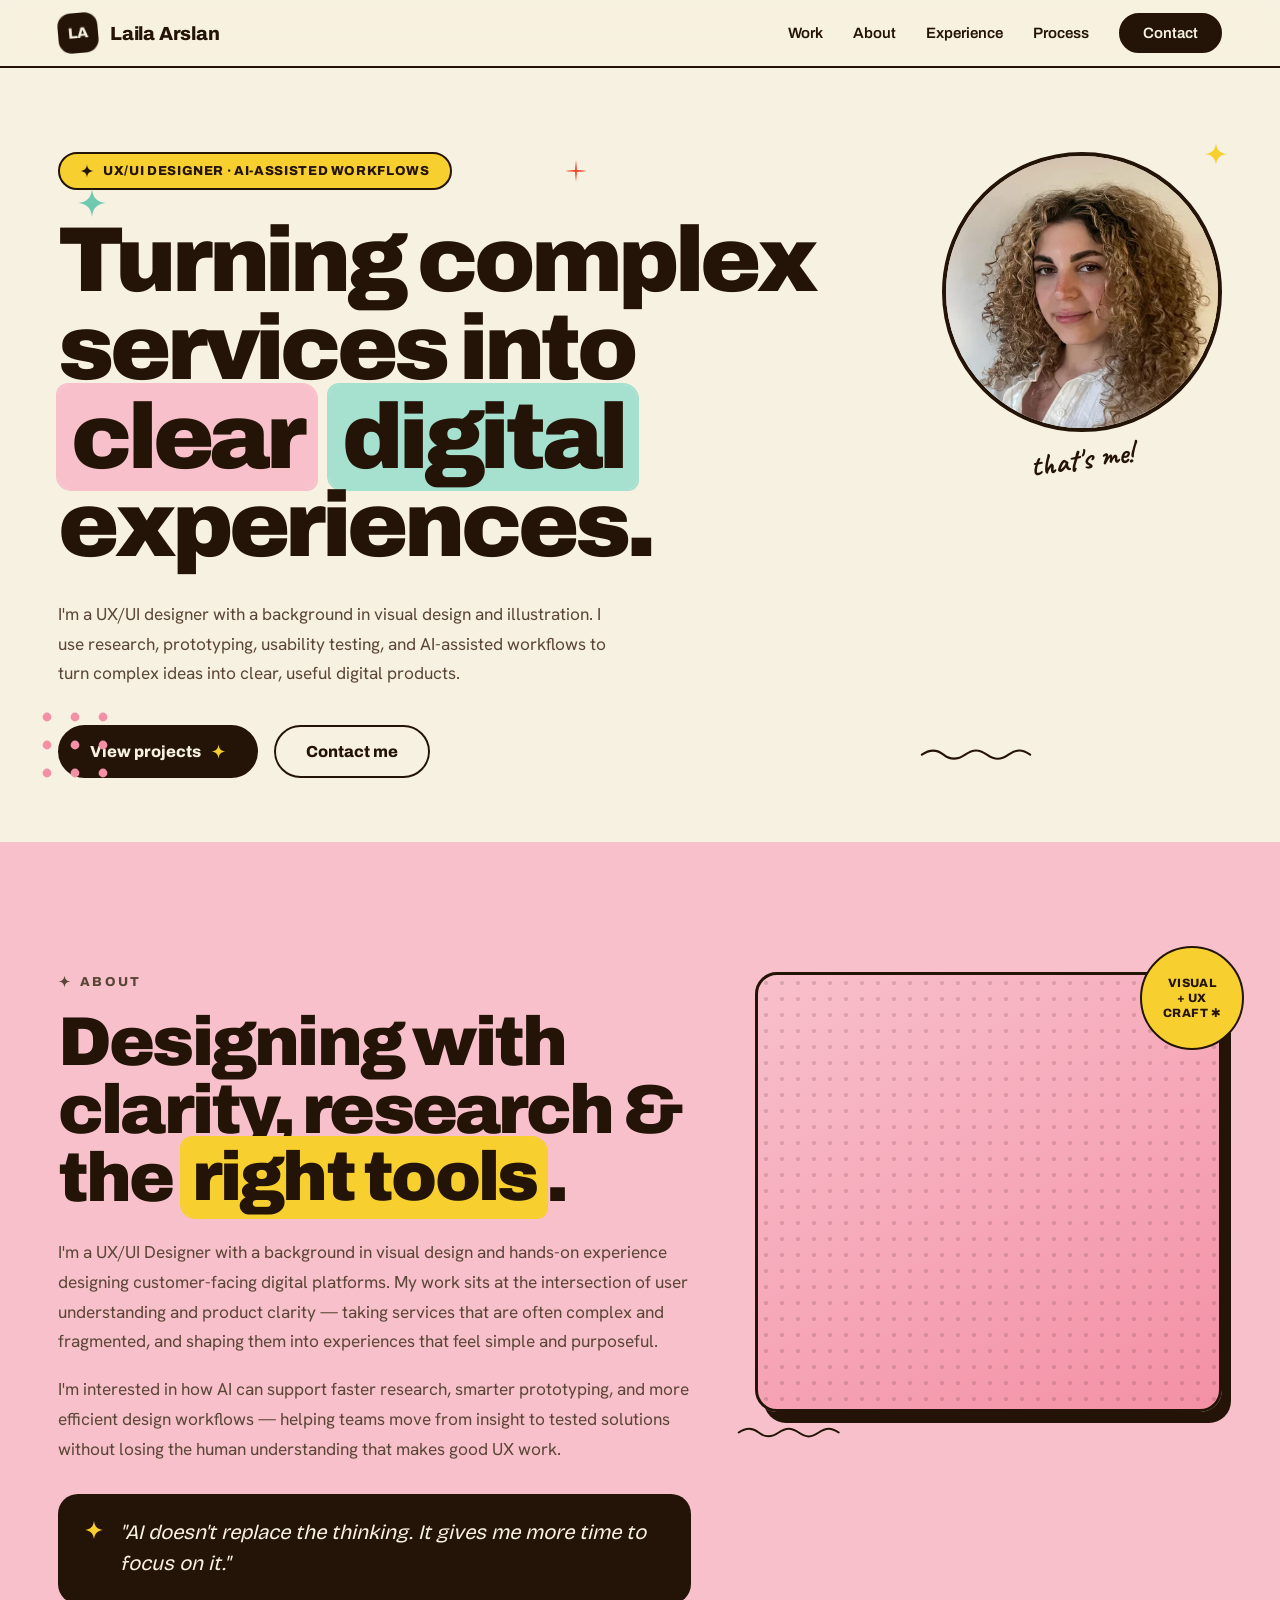
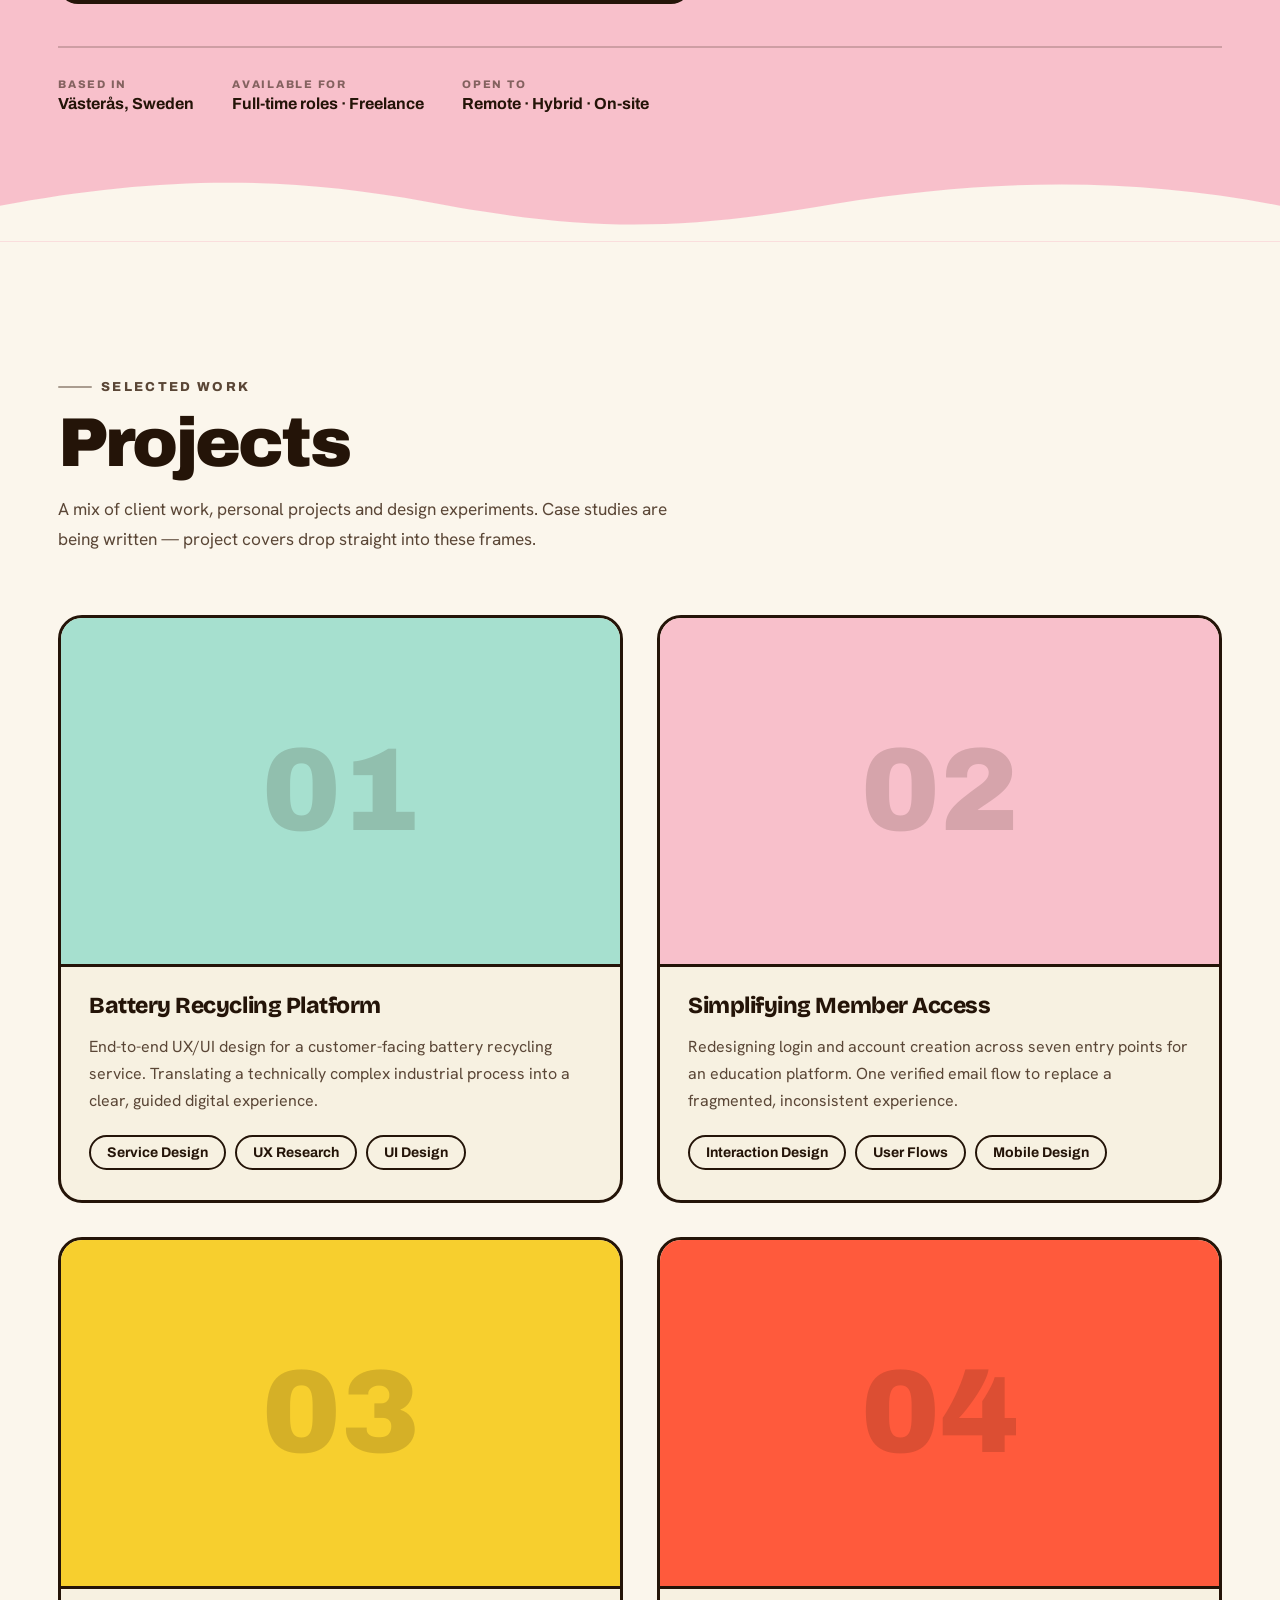
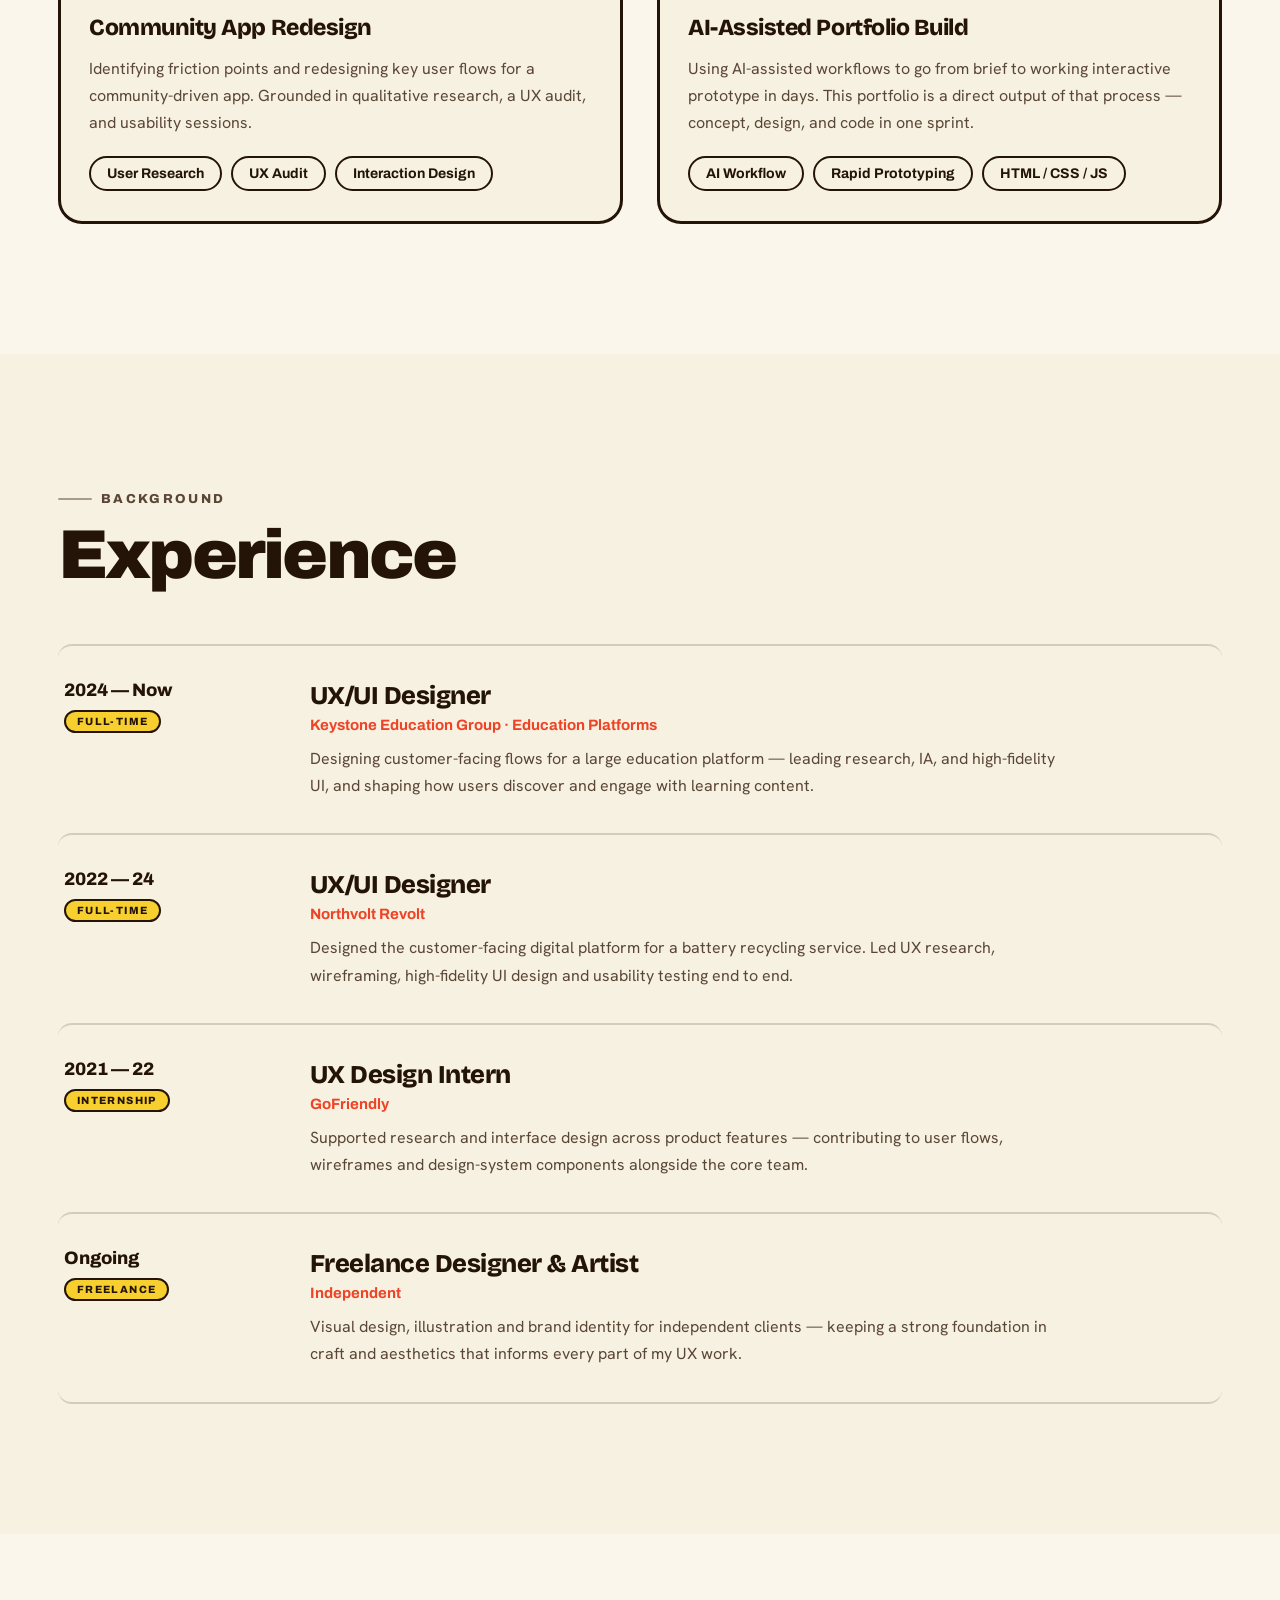
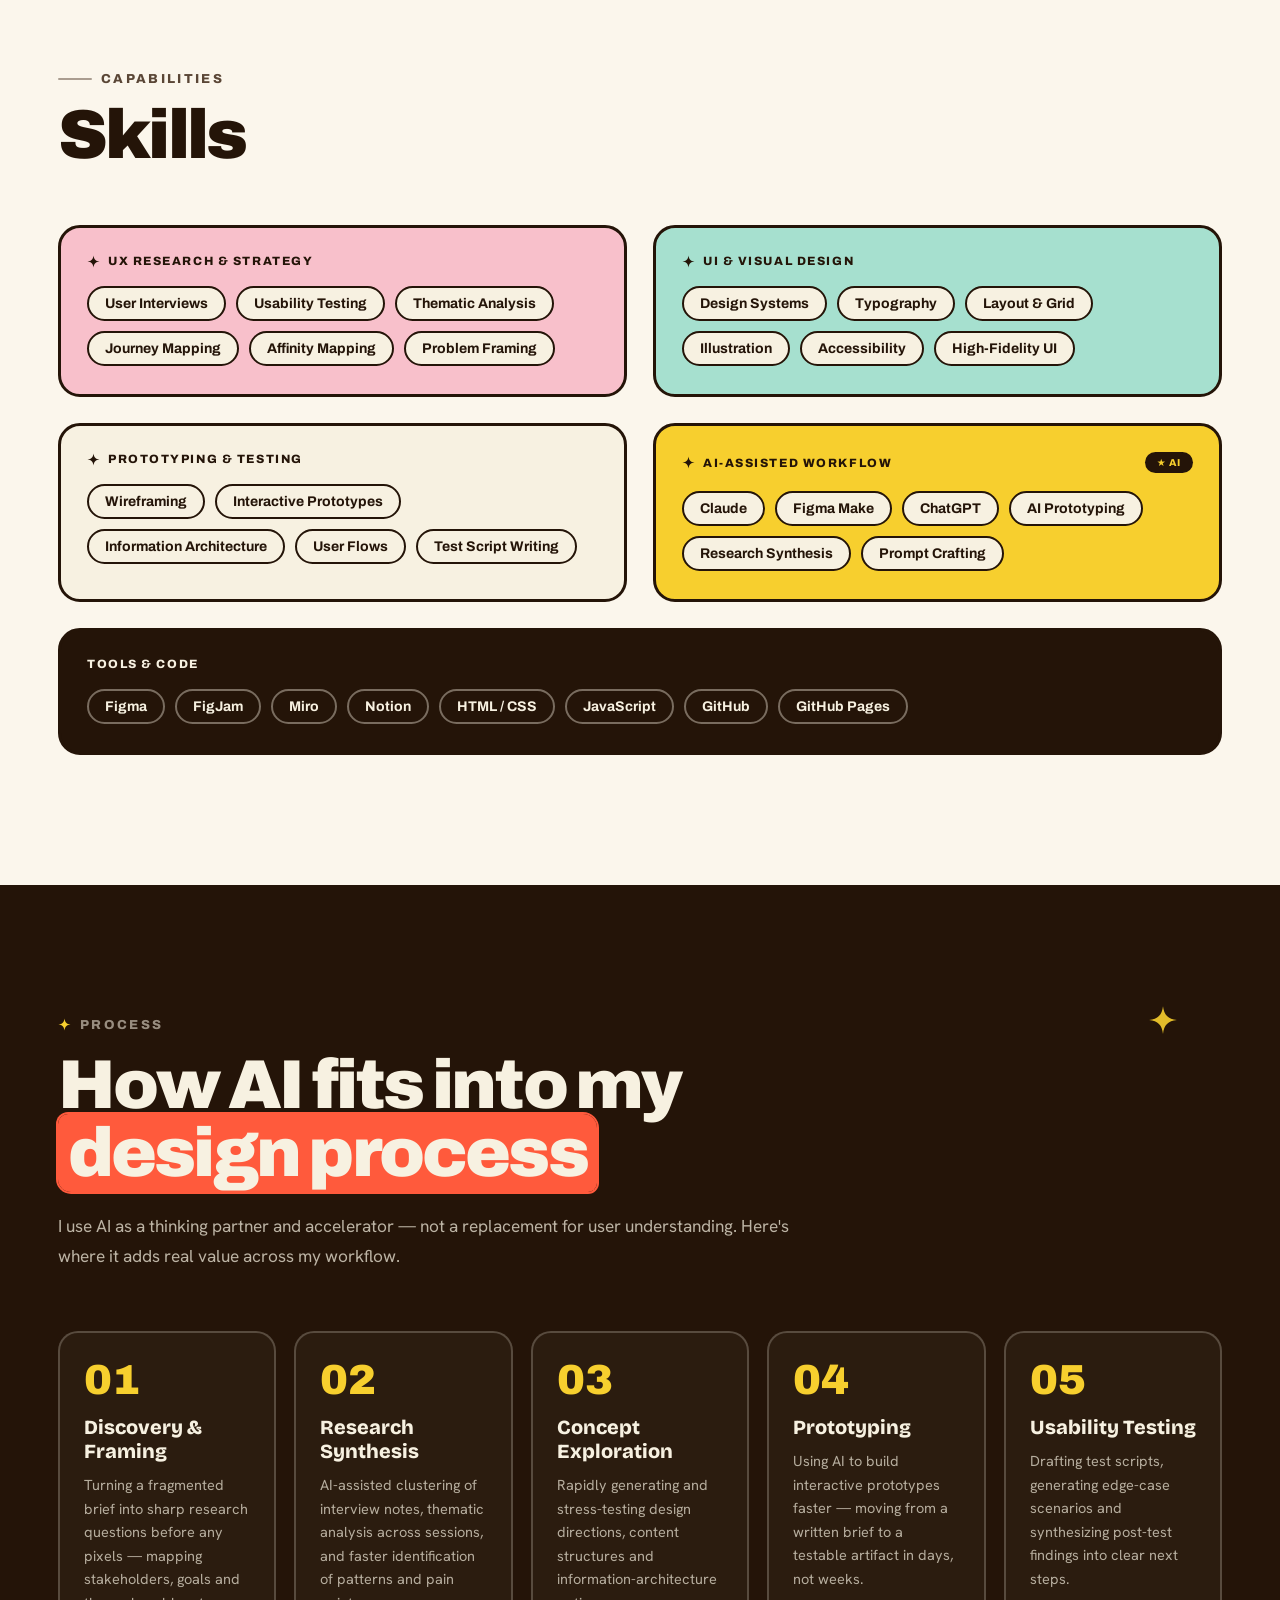
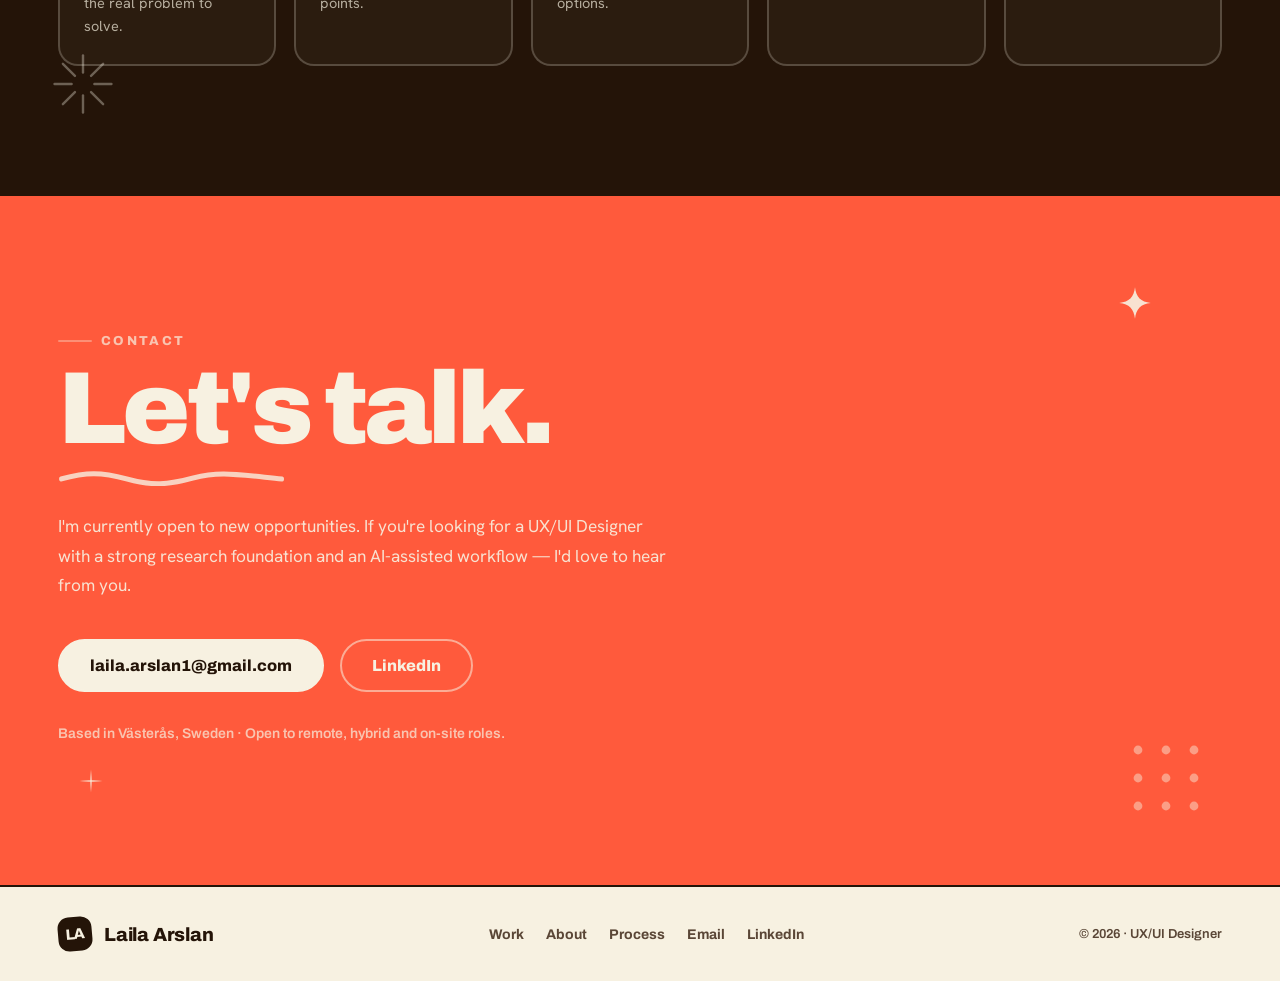
==== commit 75334518: "Add Member Access case study — Keystone domestic platforms New case study (Work/member-access-login." ====
--- a/index.html
+++ b/index.html
@@ -163,20 +163,20 @@
         </div>
       </a>
 
-      <article class="proj reveal reveal-d2">
+      <a class="proj reveal reveal-d2" href="Work/member-access-login.html" style="text-decoration:none;color:inherit">
         <div class="proj-cover cover-pink">
           <span class="proj-num">02</span>
         </div>
         <div class="proj-body">
-          <h3 class="h-card">Education Platform Experience</h3>
-          <p class="body">Redesigning how users find and engage with educational content. Research-driven improvements to search, discovery, and information architecture across a large-scale learning platform.</p>
+          <h3 class="h-card">Simplifying Member Access</h3>
+          <p class="body">Redesigning login and account creation across seven entry points for an education platform. One verified email flow to replace a fragmented, inconsistent experience.</p>
           <div class="proj-tags">
-            <span class="chip">Information Architecture</span>
-            <span class="chip">Search &amp; Discovery</span>
+            <span class="chip">Interaction Design</span>
             <span class="chip">User Flows</span>
+            <span class="chip">Mobile Design</span>
           </div>
         </div>
-      </article>
+      </a>
 
       <article class="proj reveal reveal-d1">
         <div class="proj-cover cover-yellow">
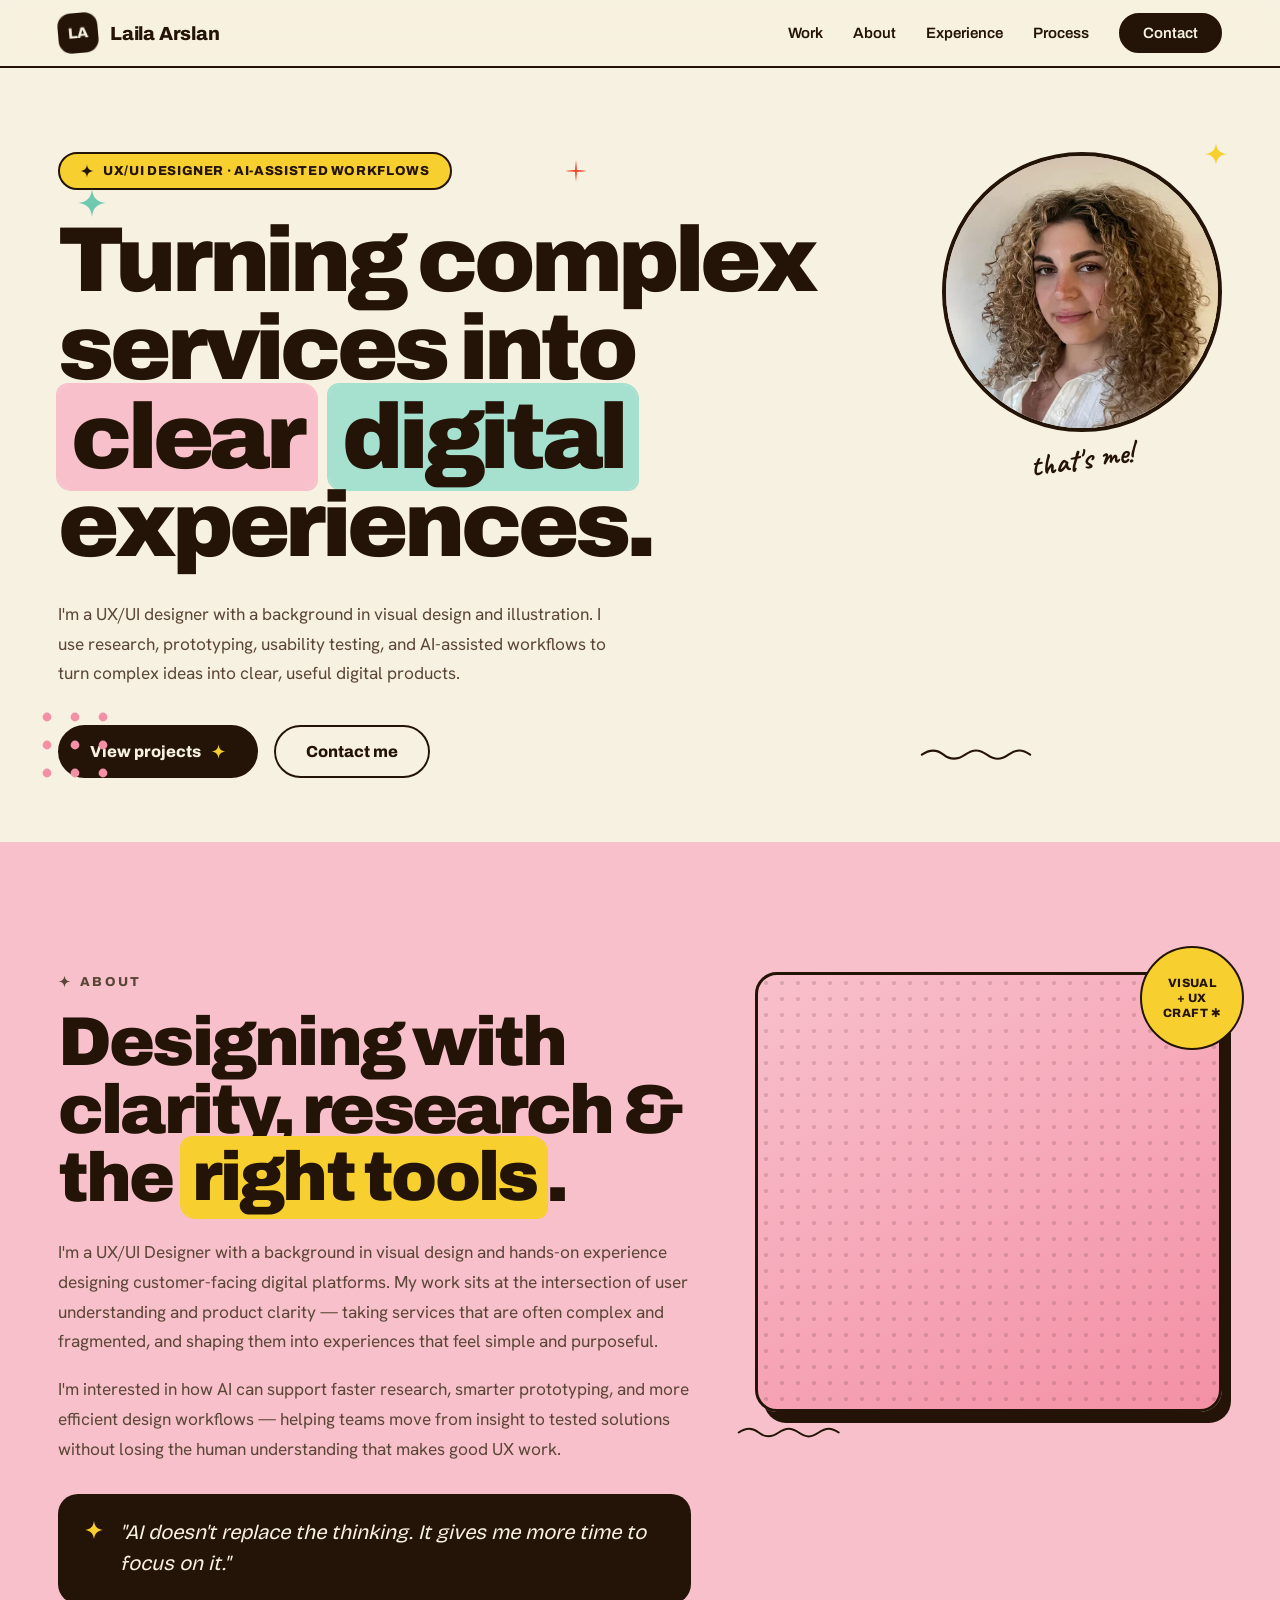
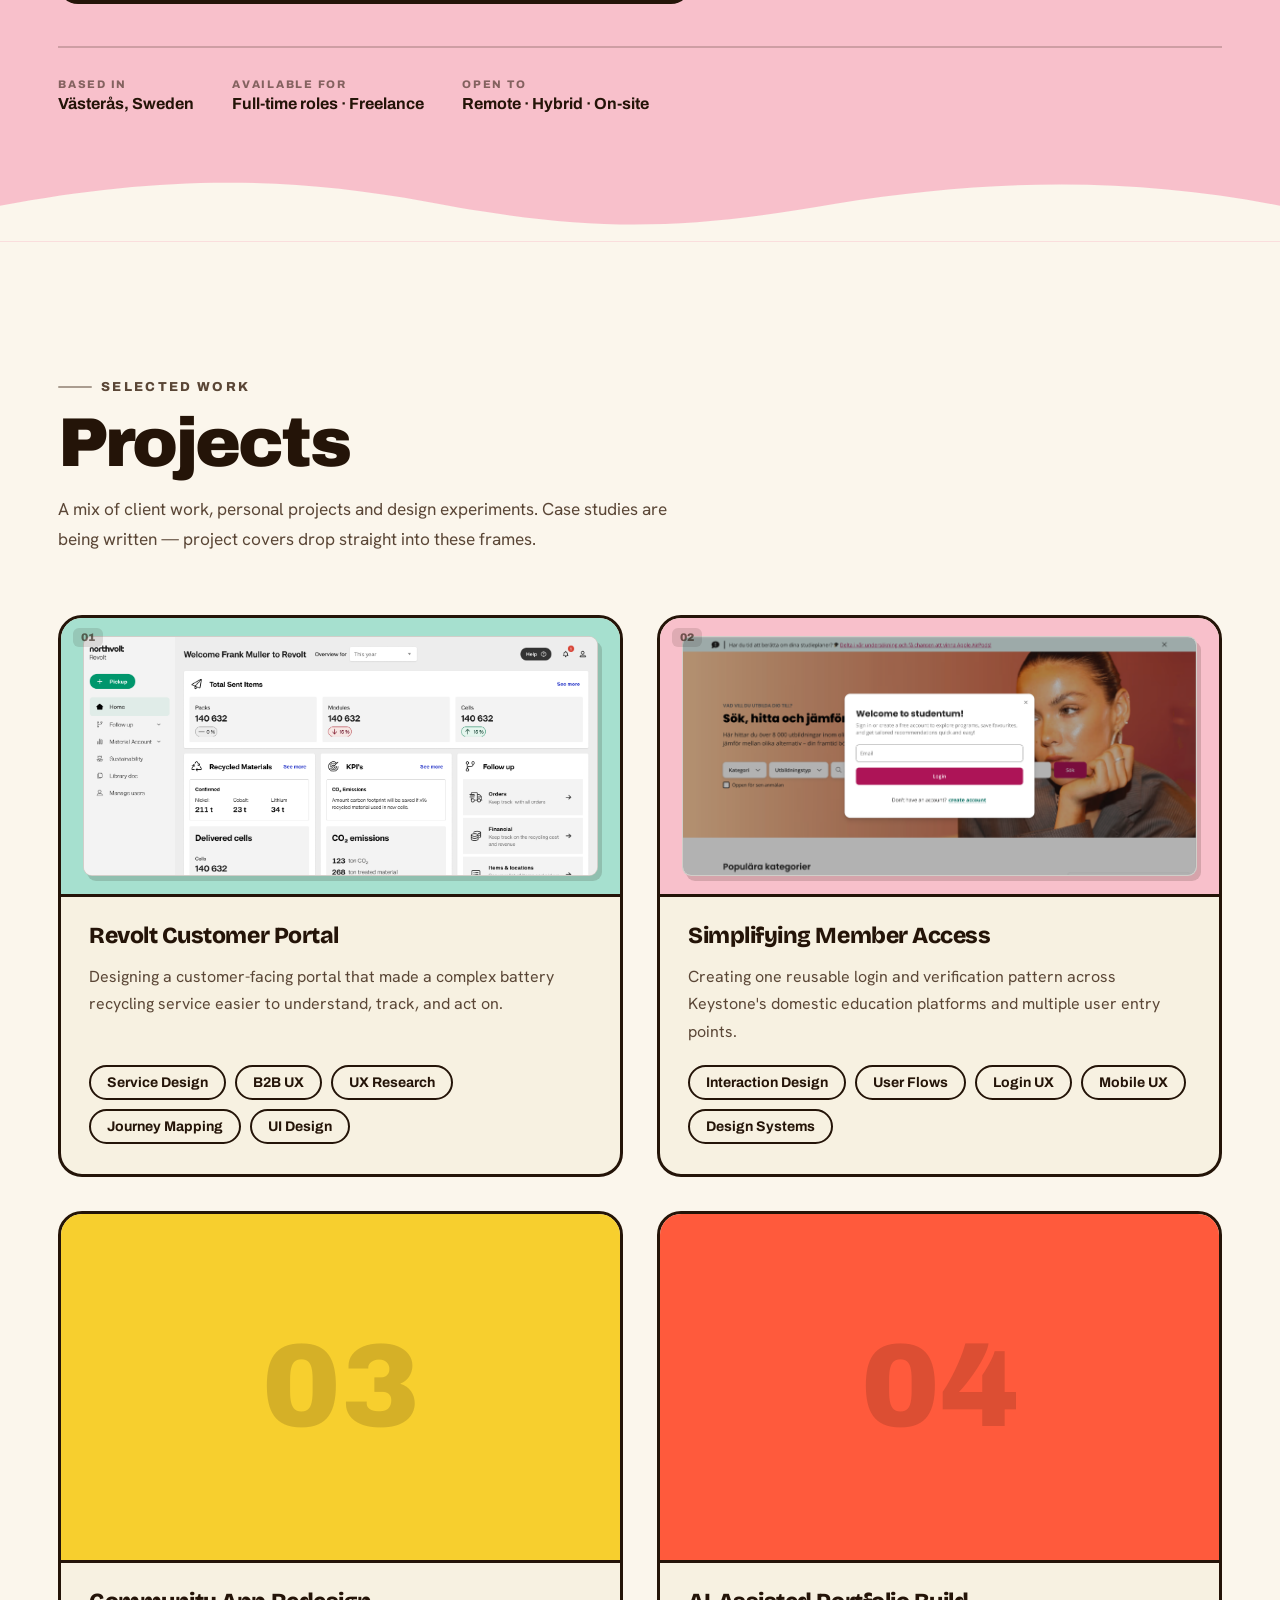
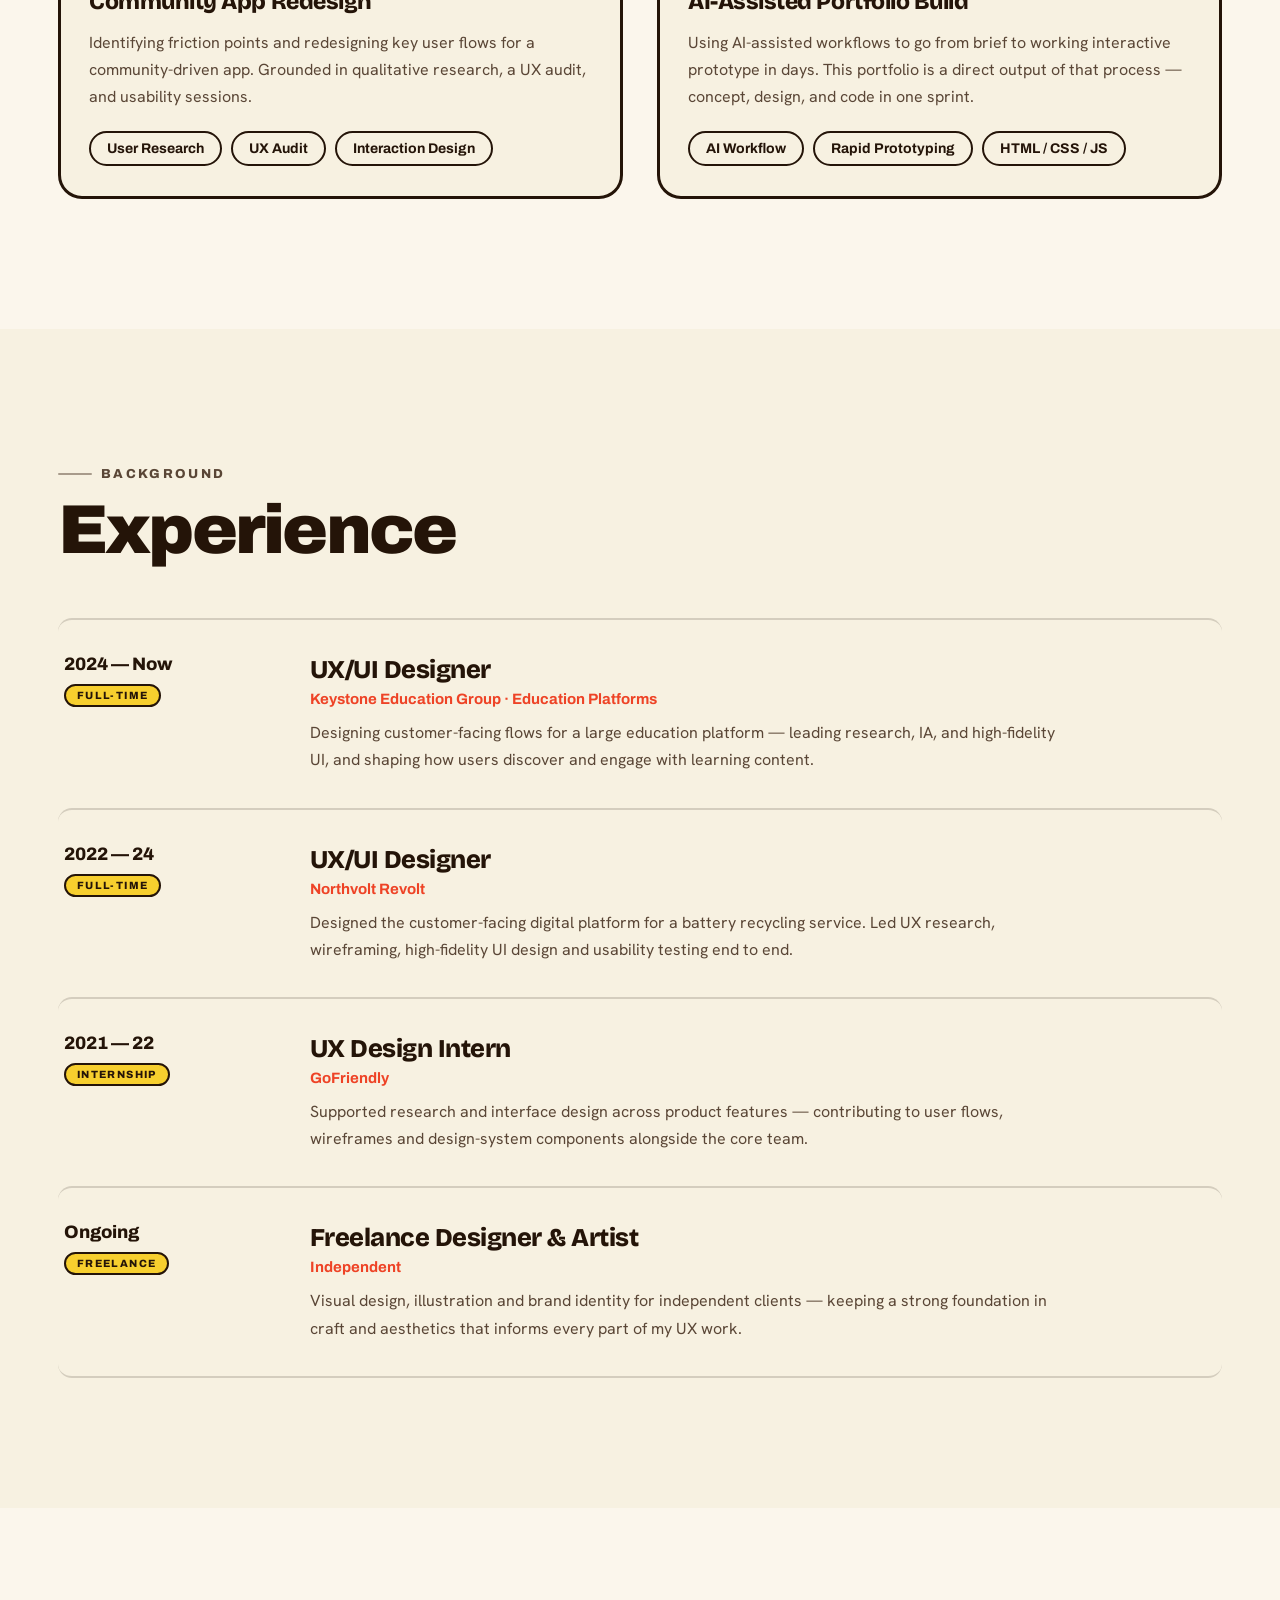
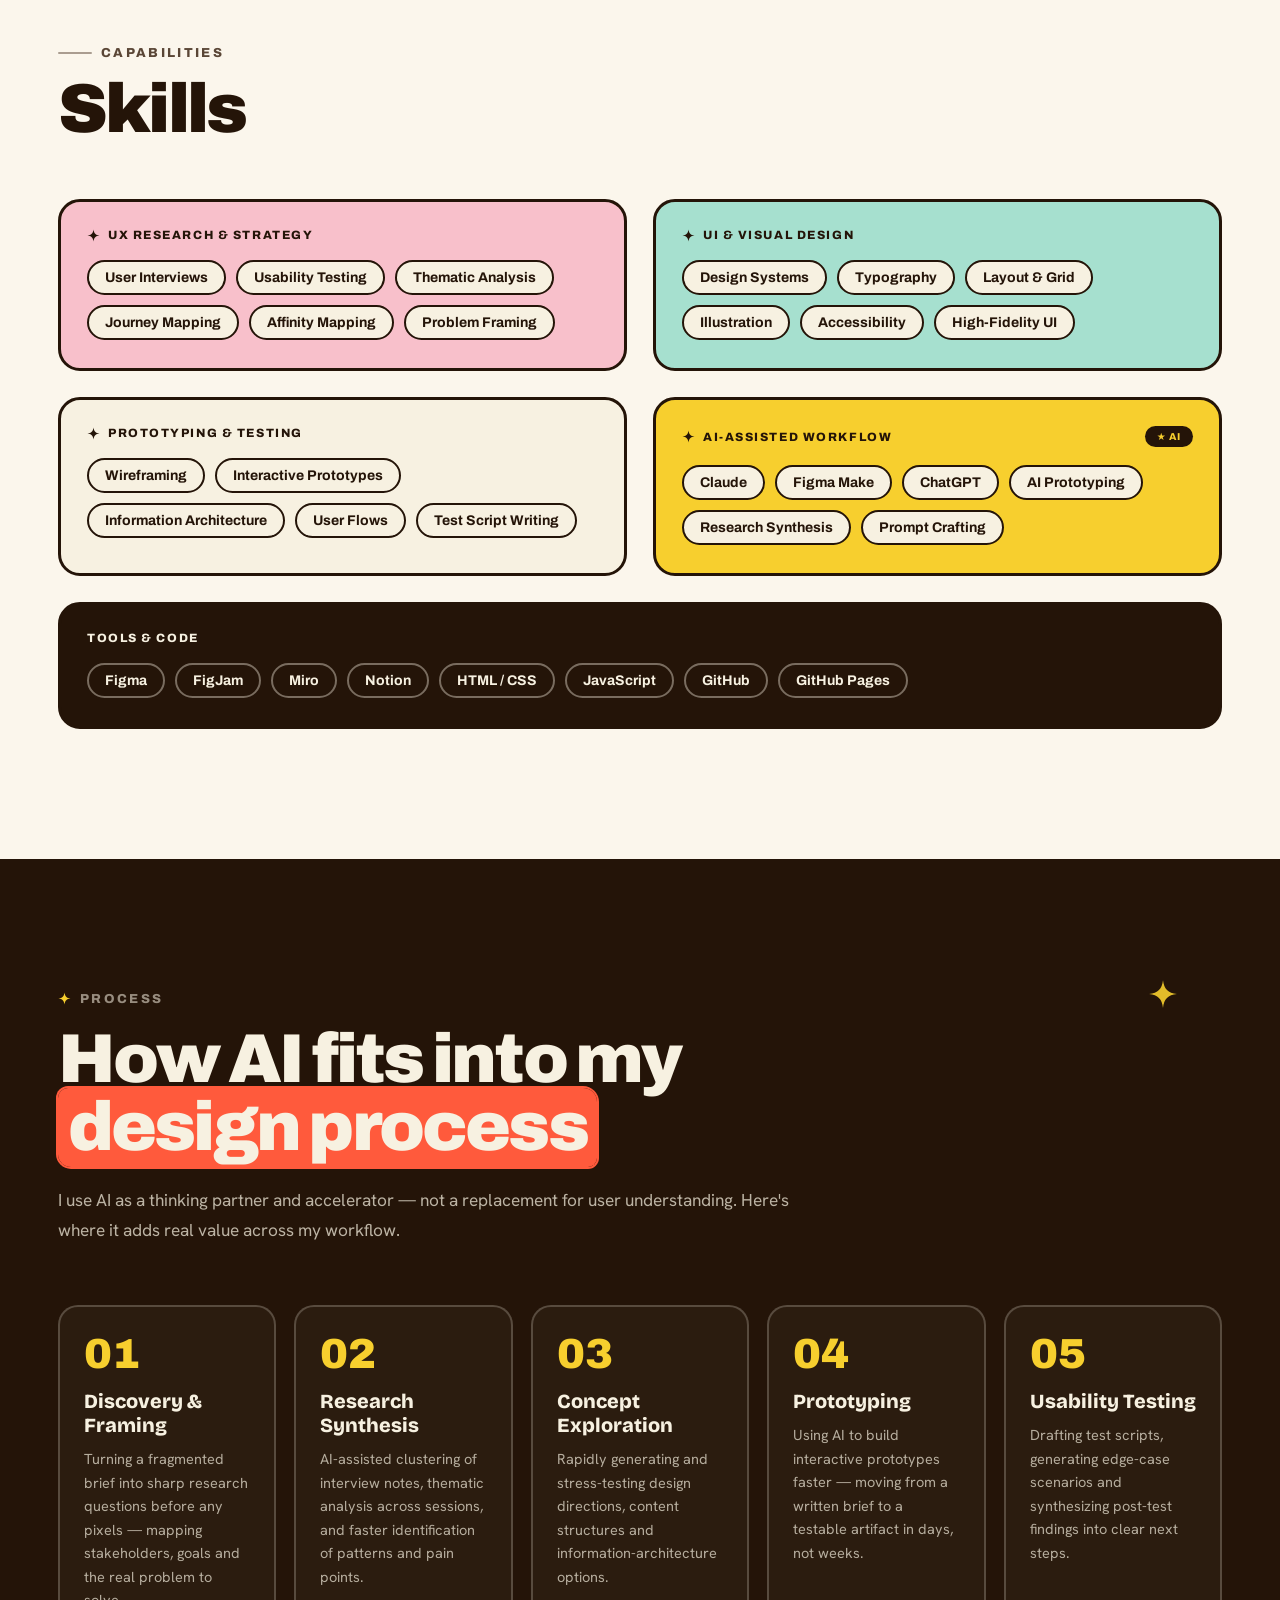
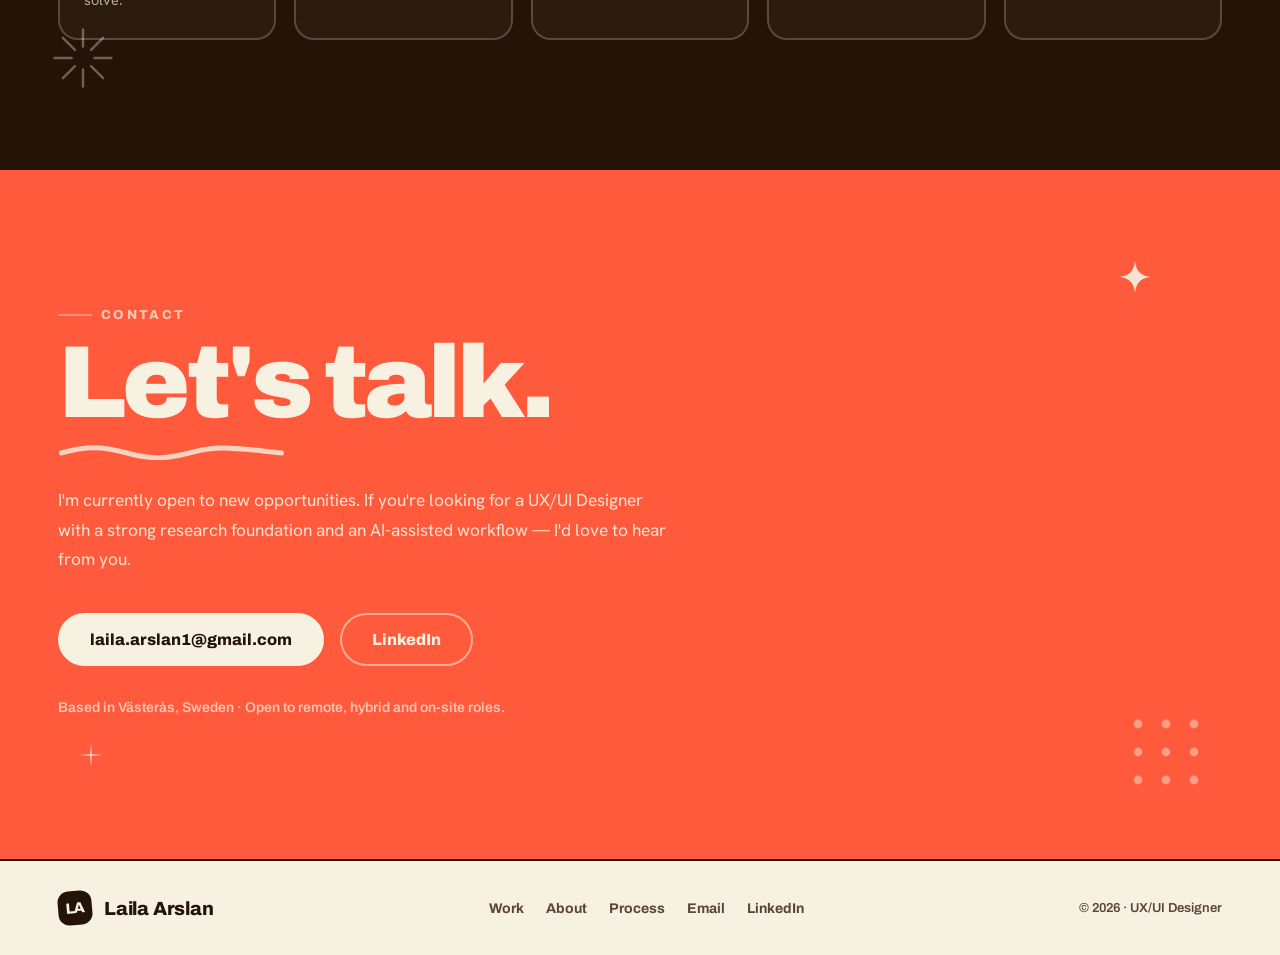
==== commit cdfdc800: "Add window frame treatment to project card thumbnails Both card covers now use a shorter aspect-rati" ====
--- a/index.html
+++ b/index.html
@@ -149,31 +149,41 @@
       <!-- To add a cover image, place inside .proj-cover:
            <img class="photo-img" src="images/project-1.jpg" alt="..."/> -->
       <a class="proj reveal reveal-d1" href="Work/revolt-customer-portal.html" style="text-decoration:none;color:inherit">
-        <div class="proj-cover cover-mint">
-          <span class="proj-num">01</span>
+        <div class="proj-cover cover-mint" style="aspect-ratio:2">
+          <div style="position:absolute;inset:18px 22px;background:#f8f7f4;border:1.5px solid rgba(36,20,8,.18);border-radius:9px;overflow:hidden;box-shadow:4px 5px 0 rgba(36,20,8,.16)">
+            <img class="photo-img" src="images/revolt-hero.png" alt="Revolt Customer Portal — dashboard showing battery recycling request tracking" style="object-position:top center"/>
+          </div>
+          <span class="proj-num" style="position:absolute;top:10px;left:12px;font-size:11px;line-height:1;background:rgba(36,20,8,.12);border-radius:6px;padding:4px 8px;color:rgba(36,20,8,.6);z-index:3">01</span>
         </div>
         <div class="proj-body">
-          <h3 class="h-card">Battery Recycling Platform</h3>
-          <p class="body">End-to-end UX/UI design for a customer-facing battery recycling service. Translating a technically complex industrial process into a clear, guided digital experience.</p>
+          <h3 class="h-card">Revolt Customer Portal</h3>
+          <p class="body">Designing a customer-facing portal that made a complex battery recycling service easier to understand, track, and act on.</p>
           <div class="proj-tags">
             <span class="chip">Service Design</span>
+            <span class="chip">B2B UX</span>
             <span class="chip">UX Research</span>
+            <span class="chip">Journey Mapping</span>
             <span class="chip">UI Design</span>
           </div>
         </div>
       </a>
 
       <a class="proj reveal reveal-d2" href="Work/member-access-login.html" style="text-decoration:none;color:inherit">
-        <div class="proj-cover cover-pink">
-          <span class="proj-num">02</span>
+        <div class="proj-cover cover-pink" style="aspect-ratio:2">
+          <div style="position:absolute;inset:18px 22px;background:#f8f7f4;border:1.5px solid rgba(36,20,8,.18);border-radius:9px;overflow:hidden;box-shadow:4px 5px 0 rgba(36,20,8,.16)">
+            <img class="photo-img" src="images/ma-hero-modal.png" alt="Studentum.se with the member access login modal open" style="object-position:center"/>
+          </div>
+          <span class="proj-num" style="position:absolute;top:10px;left:12px;font-size:11px;line-height:1;background:rgba(36,20,8,.12);border-radius:6px;padding:4px 8px;color:rgba(36,20,8,.6);z-index:3">02</span>
         </div>
         <div class="proj-body">
           <h3 class="h-card">Simplifying Member Access</h3>
-          <p class="body">Redesigning login and account creation across seven entry points for an education platform. One verified email flow to replace a fragmented, inconsistent experience.</p>
+          <p class="body">Creating one reusable login and verification pattern across Keystone's domestic education platforms and multiple user entry points.</p>
           <div class="proj-tags">
             <span class="chip">Interaction Design</span>
             <span class="chip">User Flows</span>
-            <span class="chip">Mobile Design</span>
+            <span class="chip">Login UX</span>
+            <span class="chip">Mobile UX</span>
+            <span class="chip">Design Systems</span>
           </div>
         </div>
       </a>
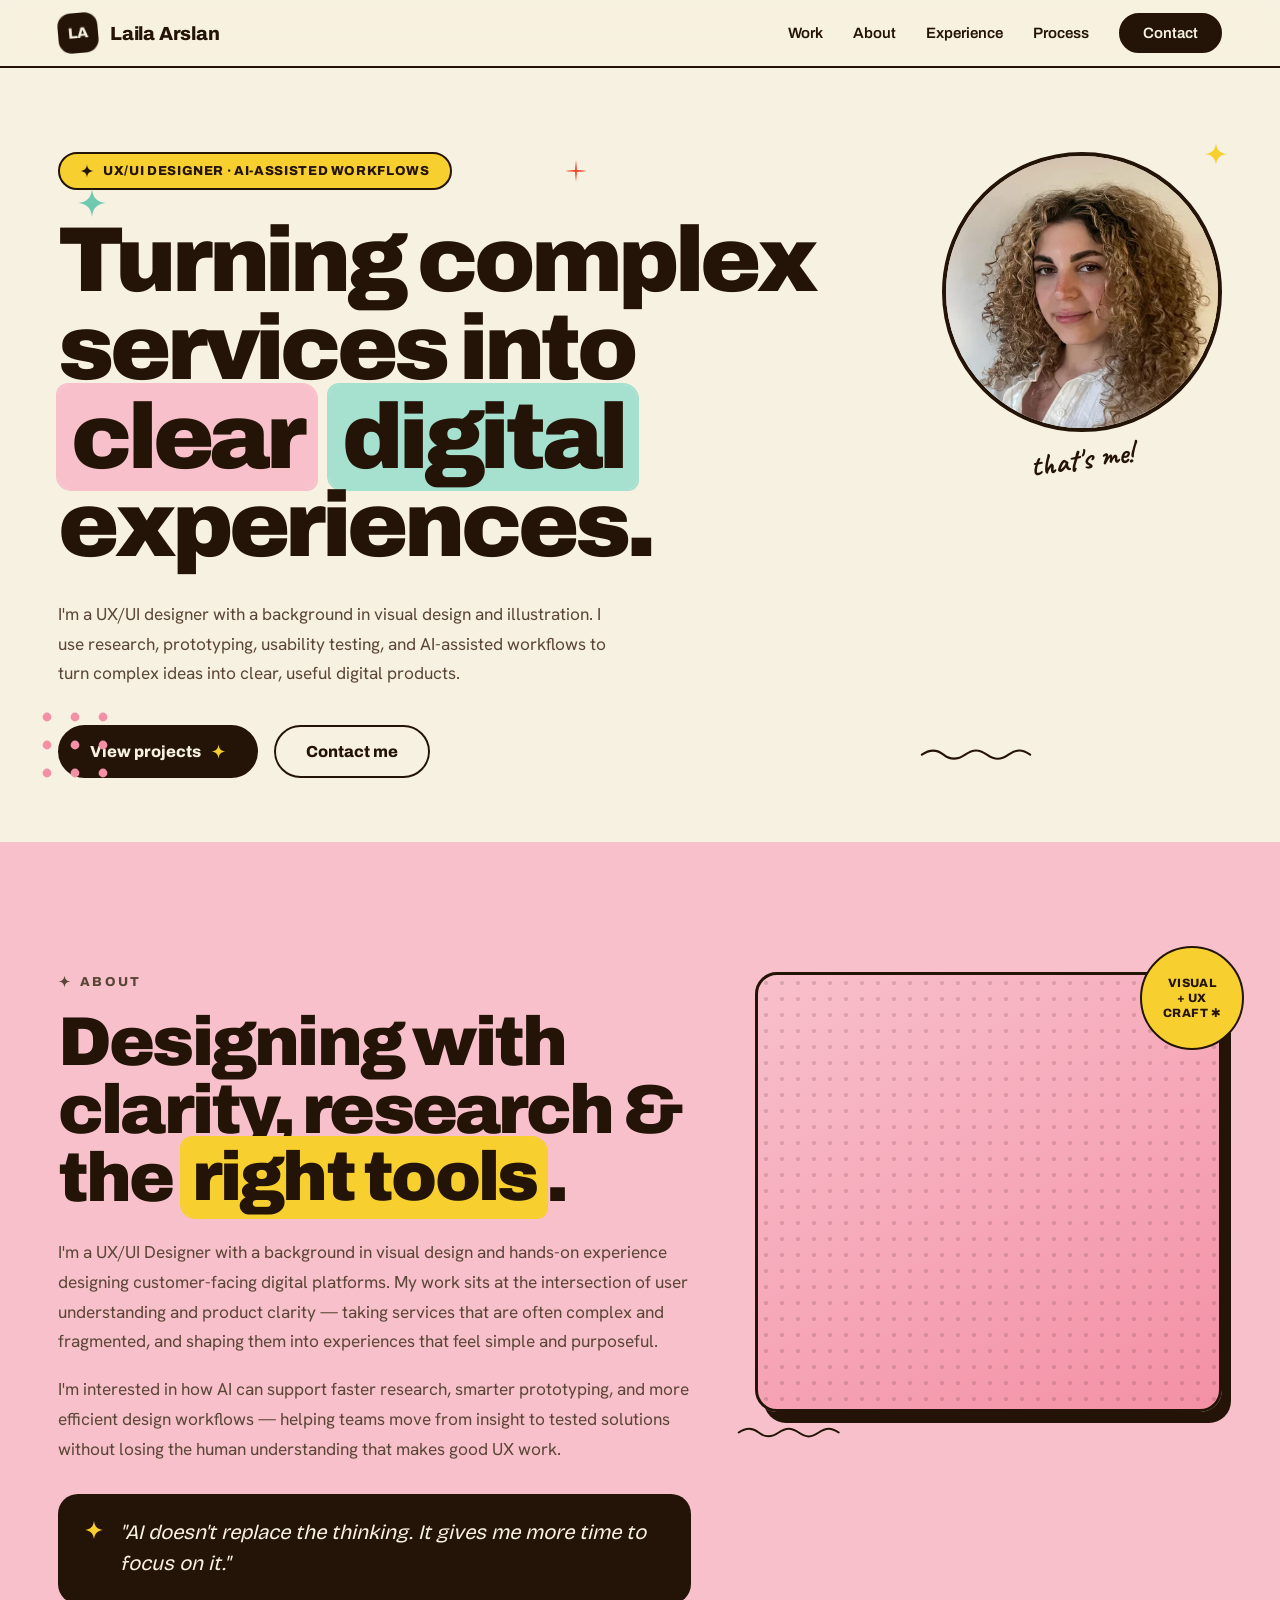
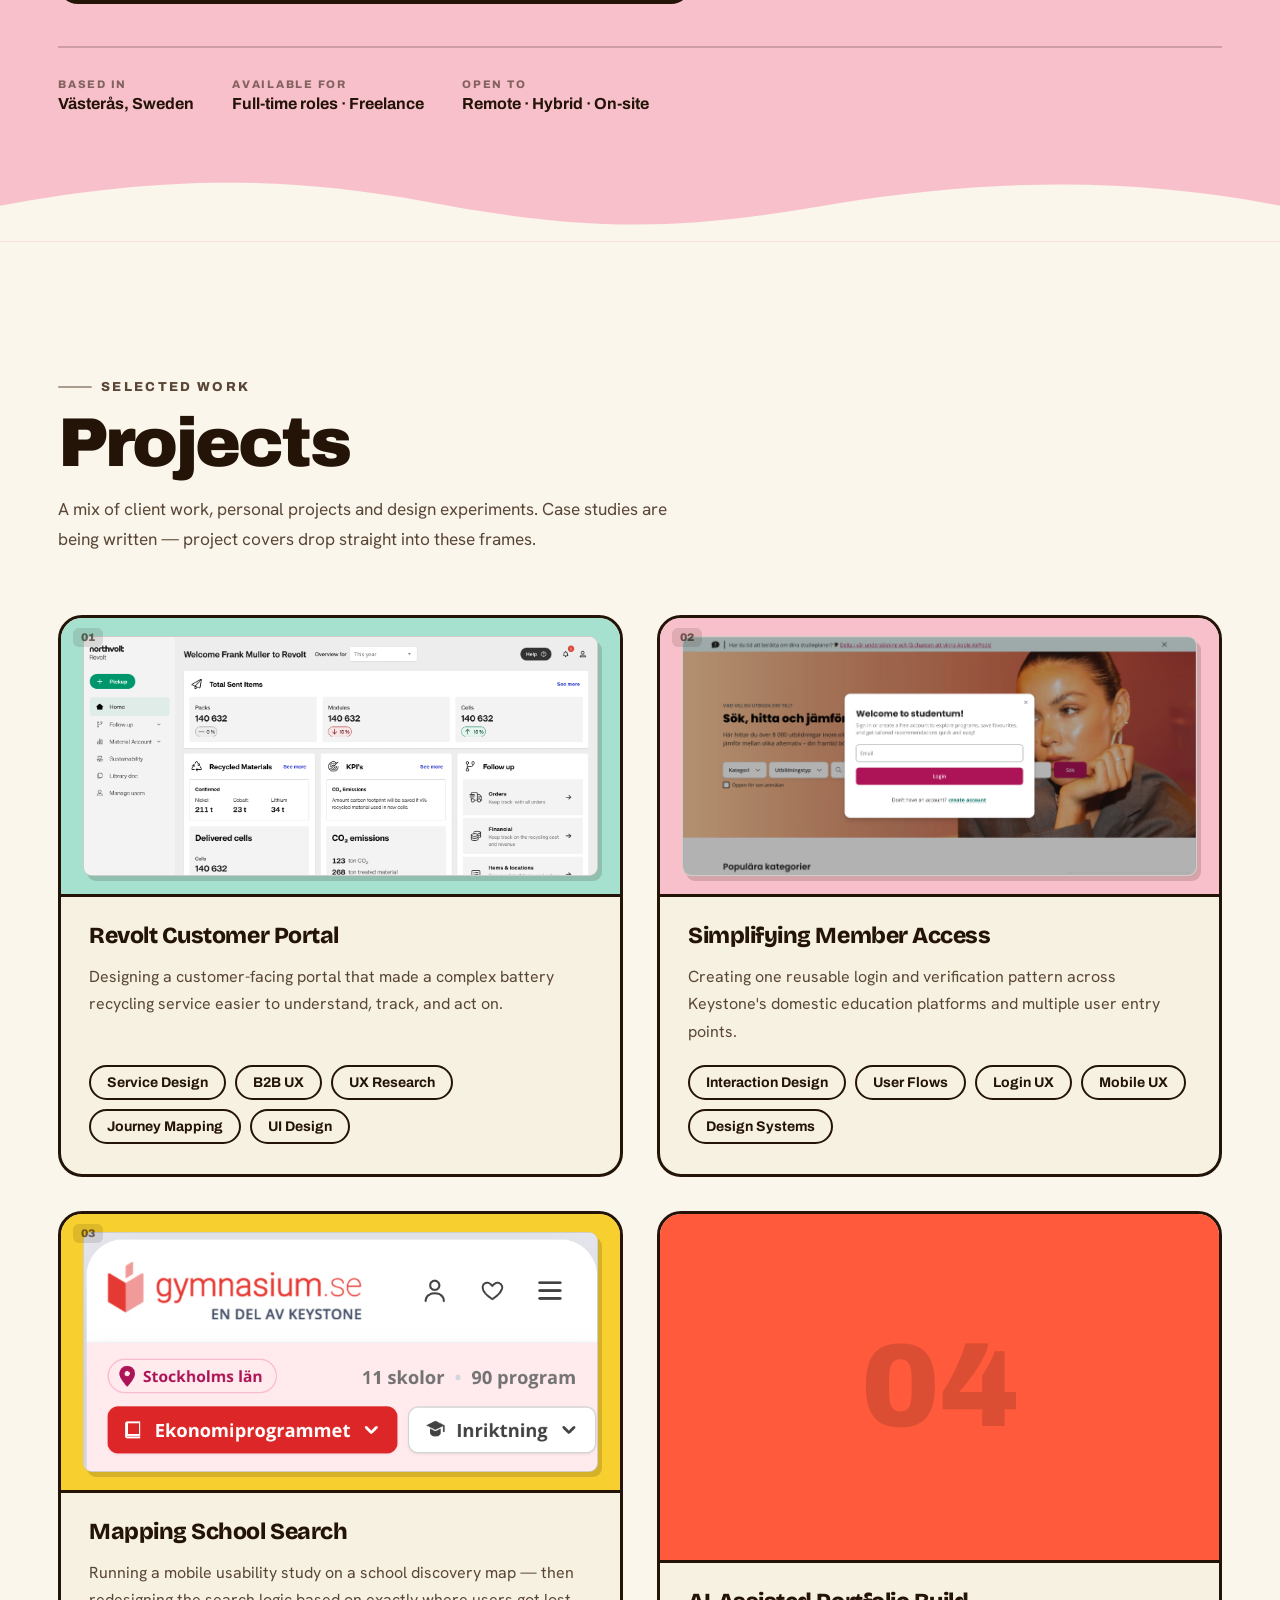
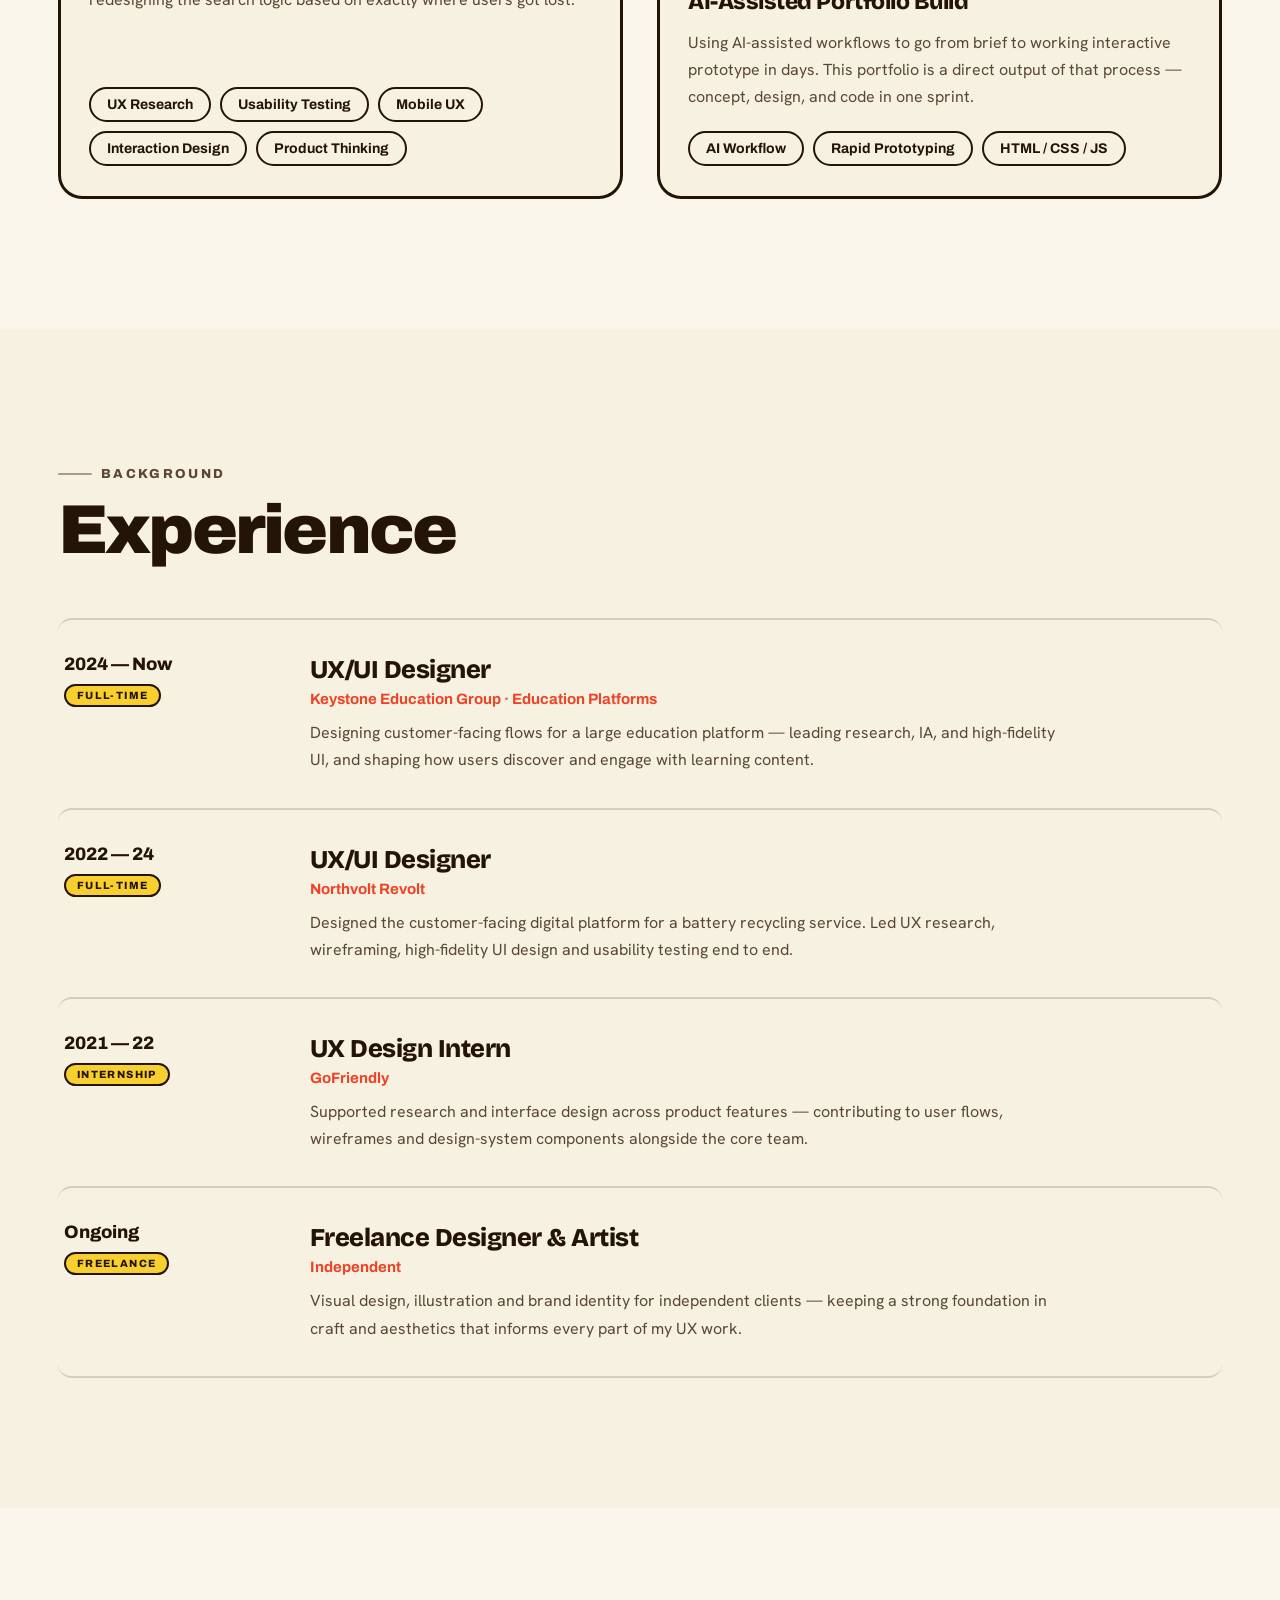
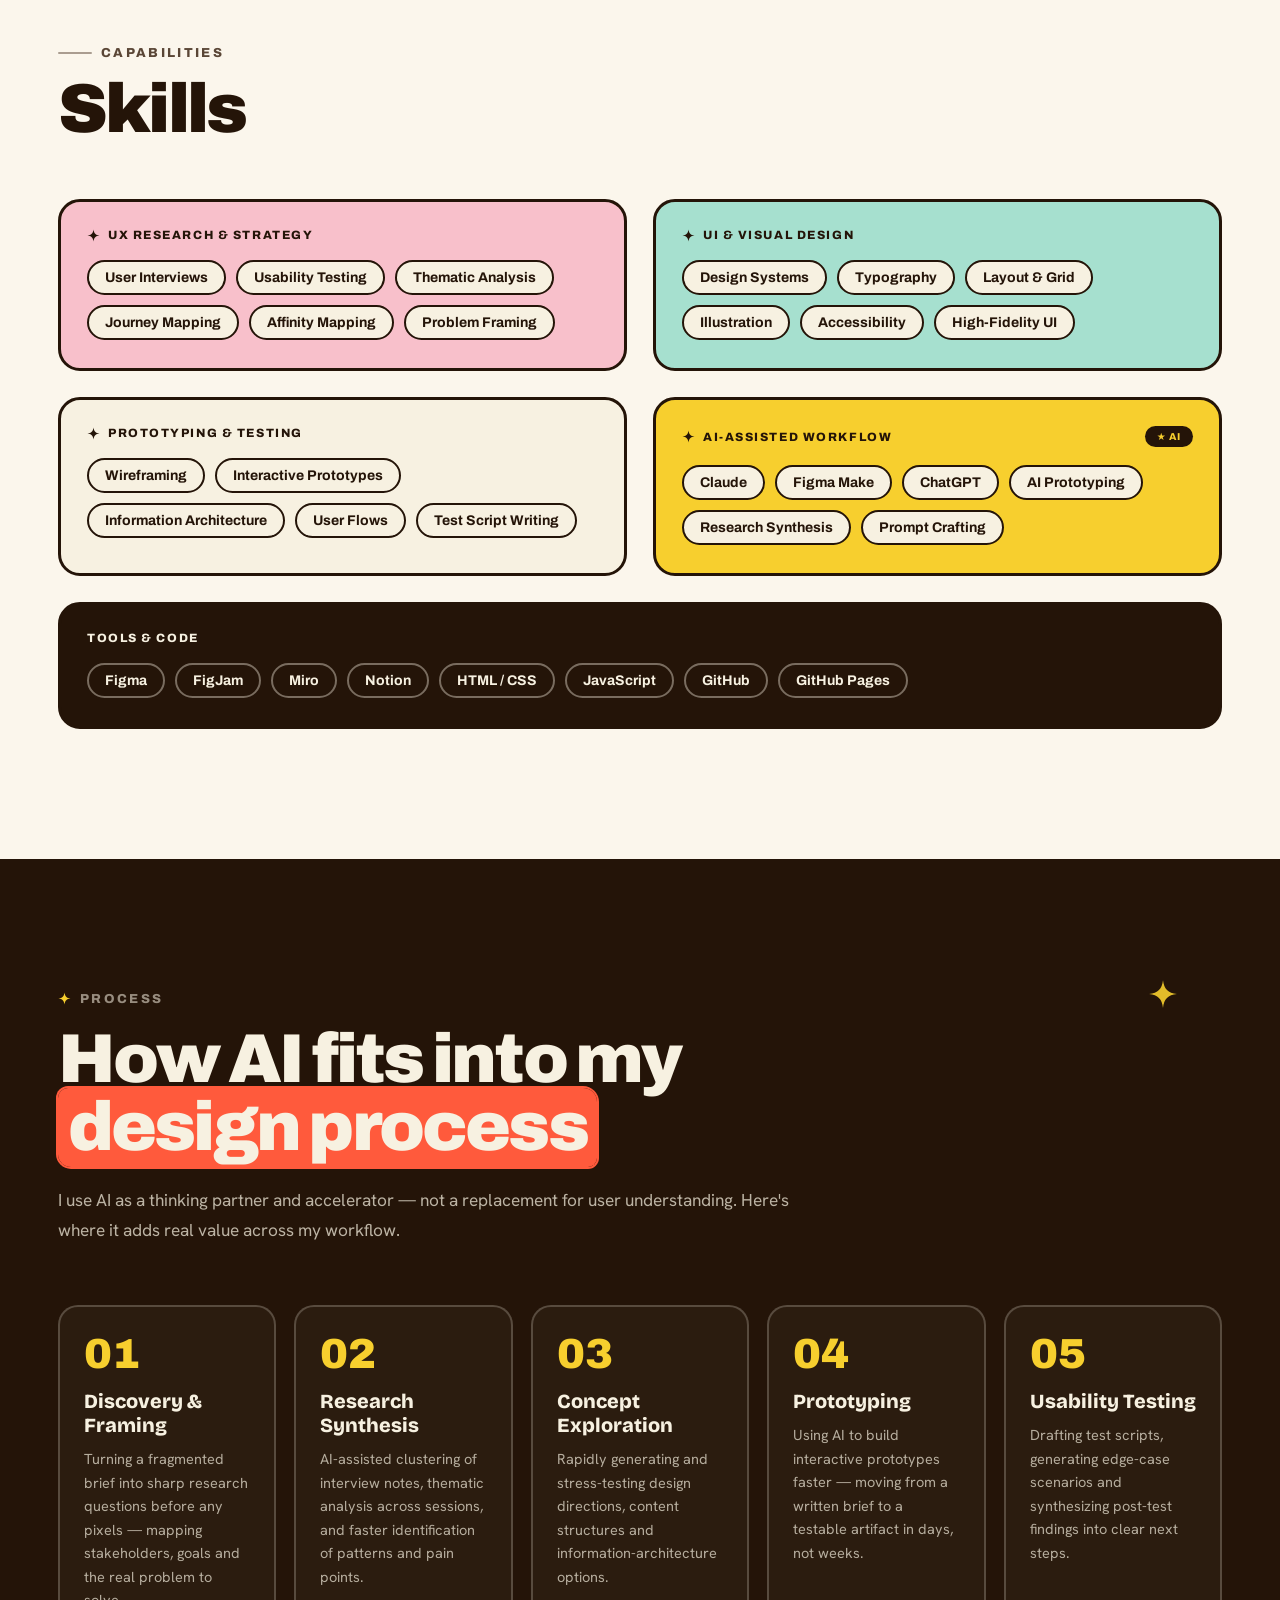
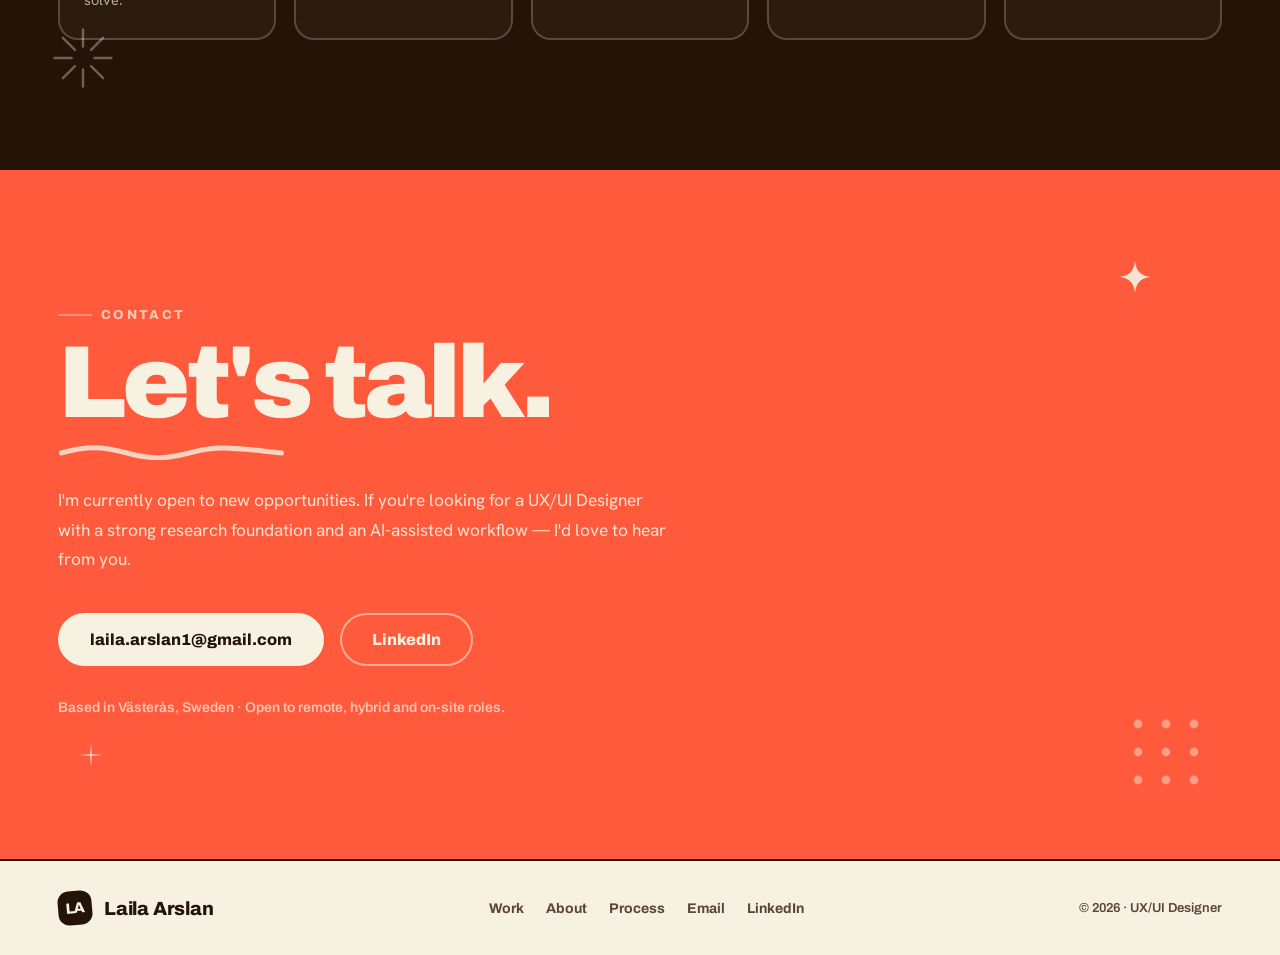
==== commit b23ce081: "Add Map Search as project 03 on homepage Replaces Community App Redesign card with Mapping School Se" ====
--- a/index.html
+++ b/index.html
@@ -188,20 +188,25 @@
         </div>
       </a>
 
-      <article class="proj reveal reveal-d1">
-        <div class="proj-cover cover-yellow">
-          <span class="proj-num">03</span>
+      <a class="proj reveal reveal-d1" href="Work/map-search.html" style="text-decoration:none;color:inherit">
+        <div class="proj-cover cover-yellow" style="aspect-ratio:2">
+          <div style="position:absolute;inset:18px 22px;background:#f8f7f4;border:1.5px solid rgba(36,20,8,.18);border-radius:9px;overflow:hidden;box-shadow:4px 5px 0 rgba(36,20,8,.16)">
+            <img class="photo-img" src="images/ms-hero.png" alt="Map search mobile prototype — gymnasium.se school discovery map screen" style="object-position:top center"/>
+          </div>
+          <span class="proj-num" style="position:absolute;top:10px;left:12px;font-size:11px;line-height:1;background:rgba(36,20,8,.12);border-radius:6px;padding:4px 8px;color:rgba(36,20,8,.6);z-index:3">03</span>
         </div>
         <div class="proj-body">
-          <h3 class="h-card">Community App Redesign</h3>
-          <p class="body">Identifying friction points and redesigning key user flows for a community-driven app. Grounded in qualitative research, a UX audit, and usability sessions.</p>
+          <h3 class="h-card">Mapping School Search</h3>
+          <p class="body">Running a mobile usability study on a school discovery map — then redesigning the search logic based on exactly where users got lost.</p>
           <div class="proj-tags">
-            <span class="chip">User Research</span>
-            <span class="chip">UX Audit</span>
+            <span class="chip">UX Research</span>
+            <span class="chip">Usability Testing</span>
+            <span class="chip">Mobile UX</span>
             <span class="chip">Interaction Design</span>
-          </div>
-        </div>
-      </article>
+            <span class="chip">Product Thinking</span>
+          </div>
+        </div>
+      </a>
 
       <article class="proj reveal reveal-d2">
         <div class="proj-cover cover-orange">
